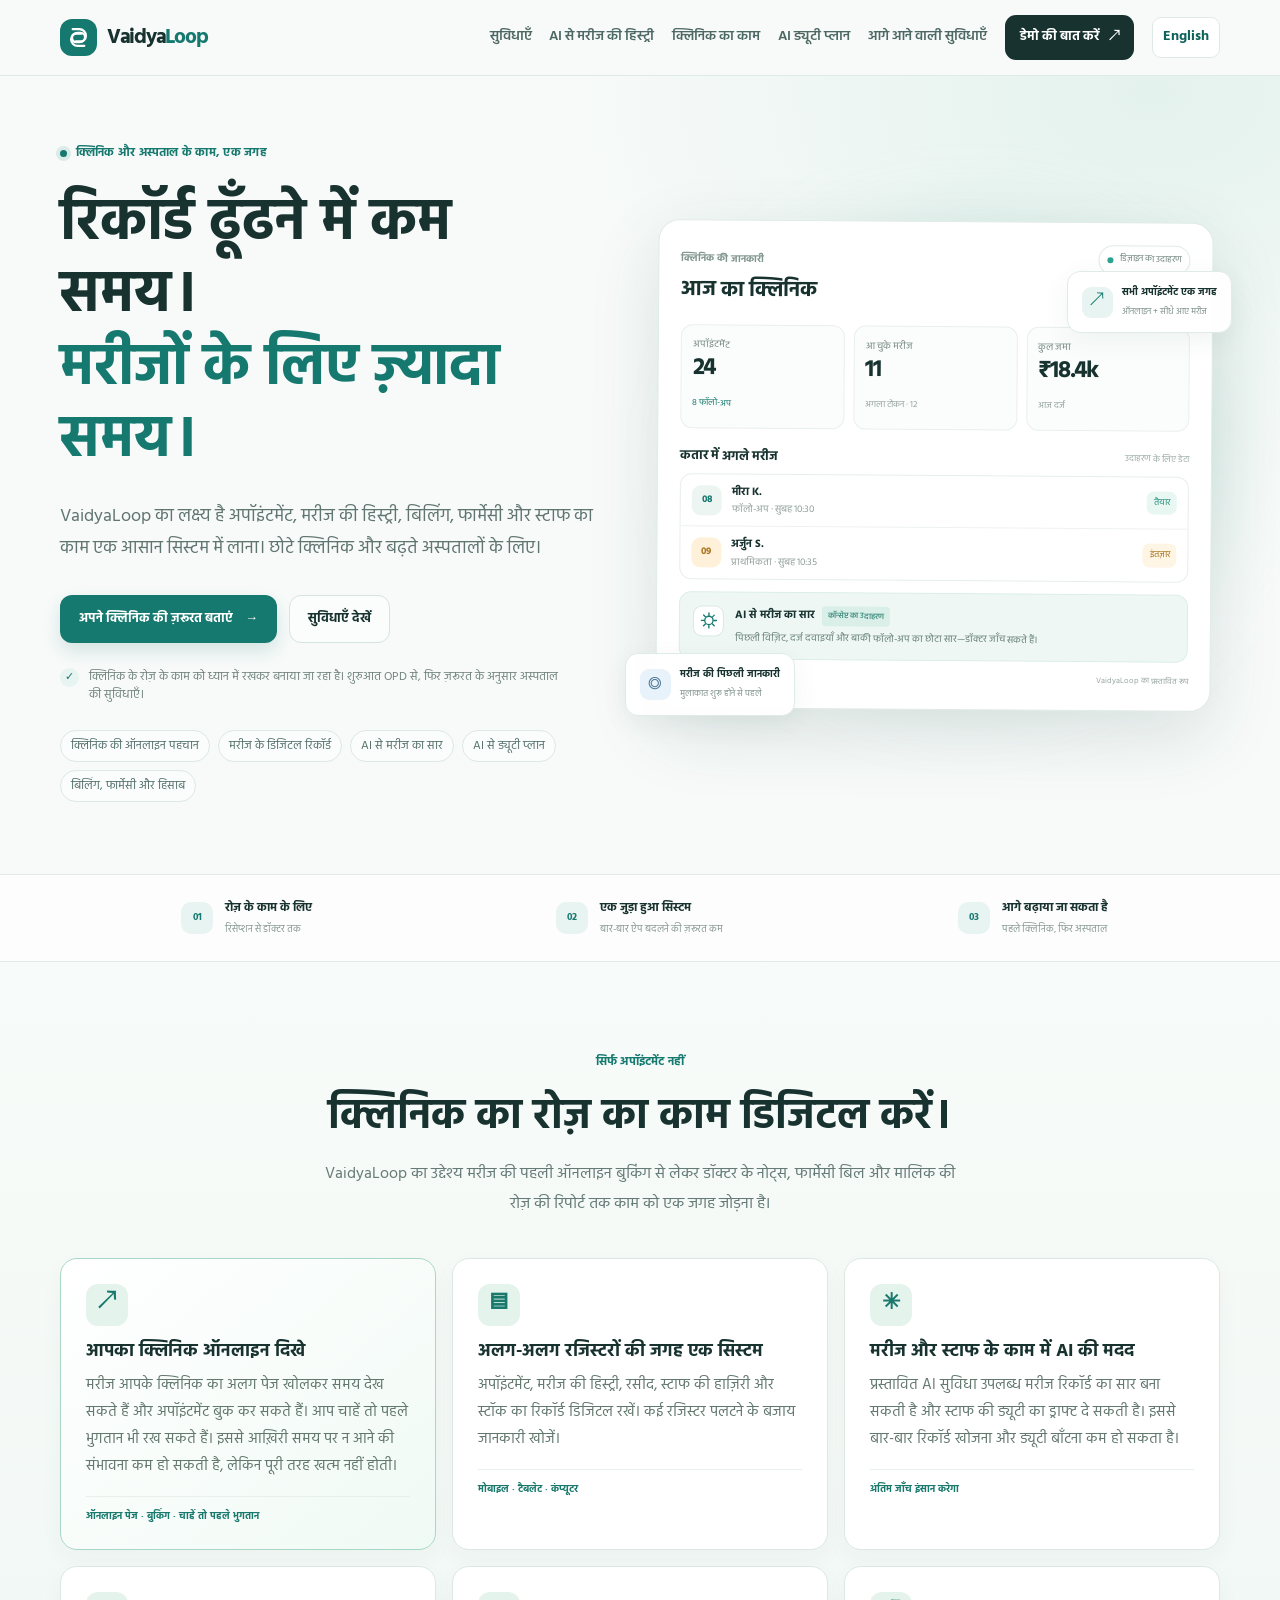
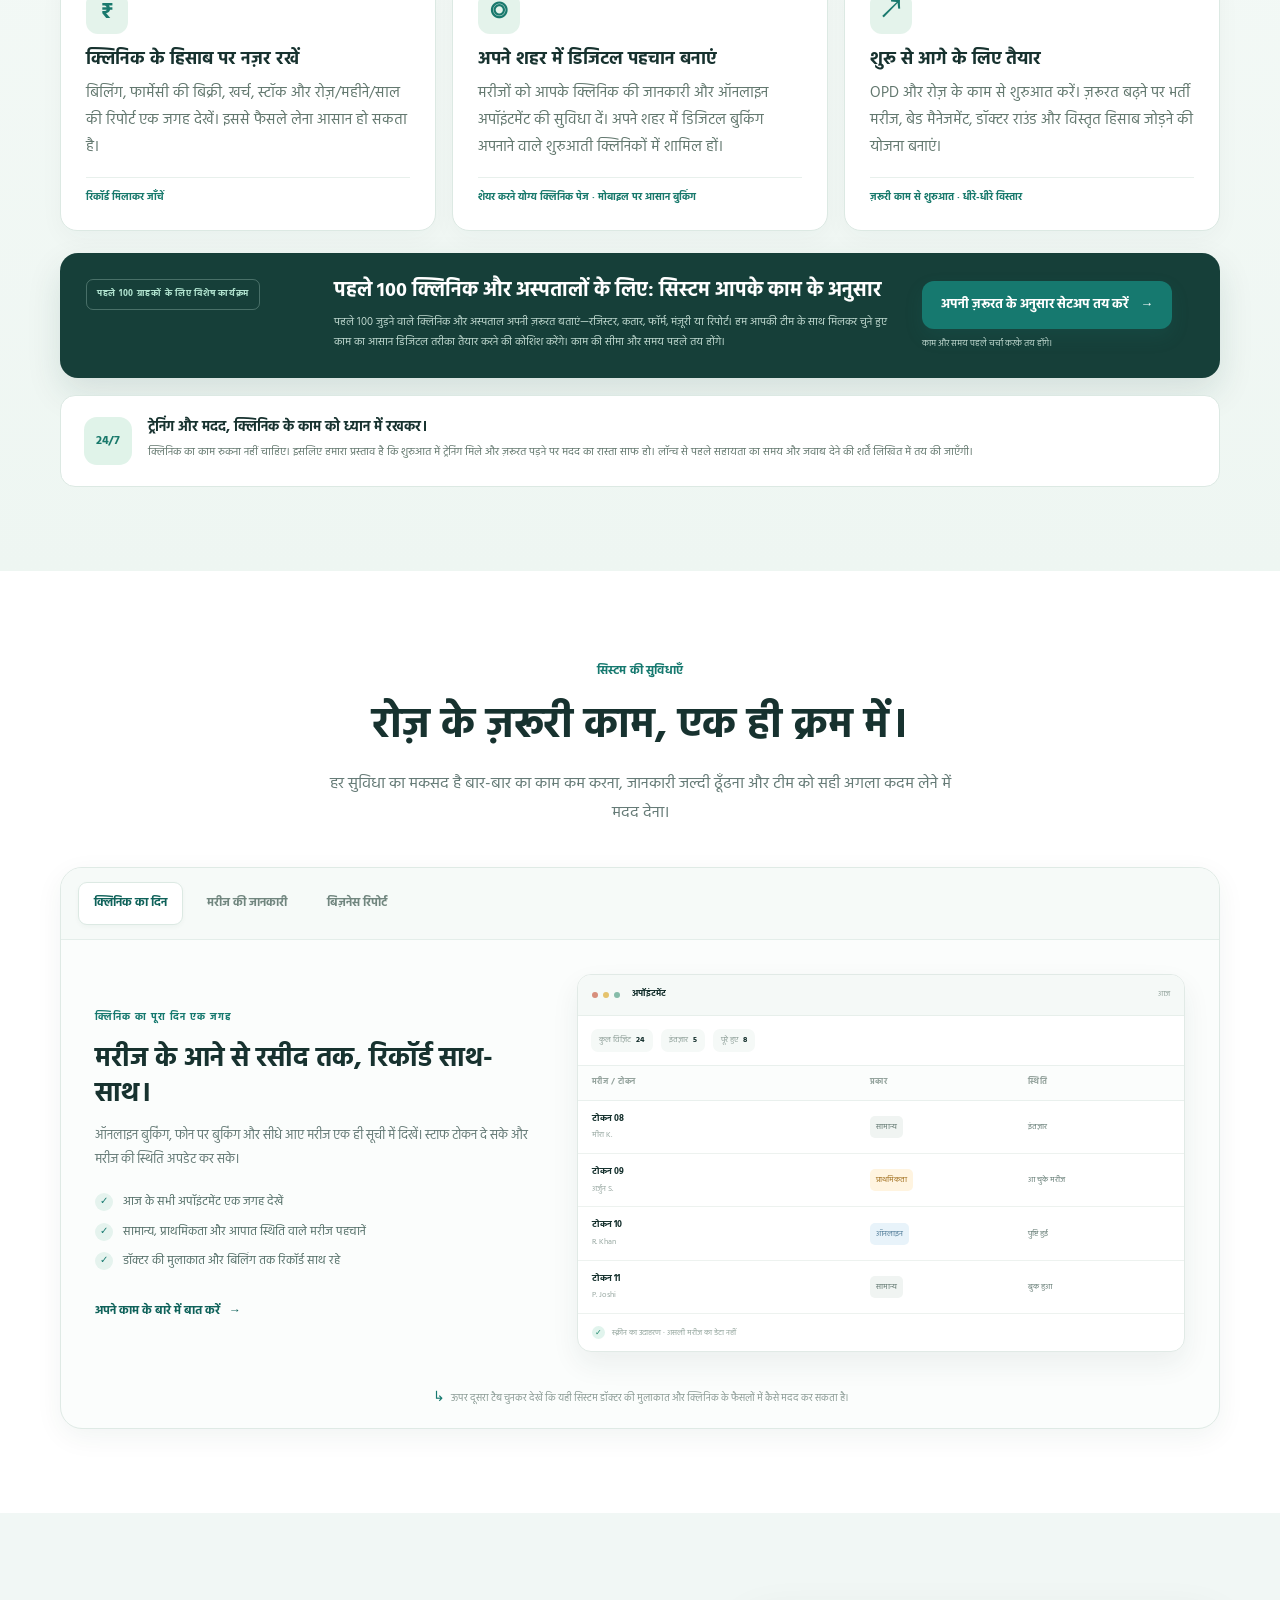
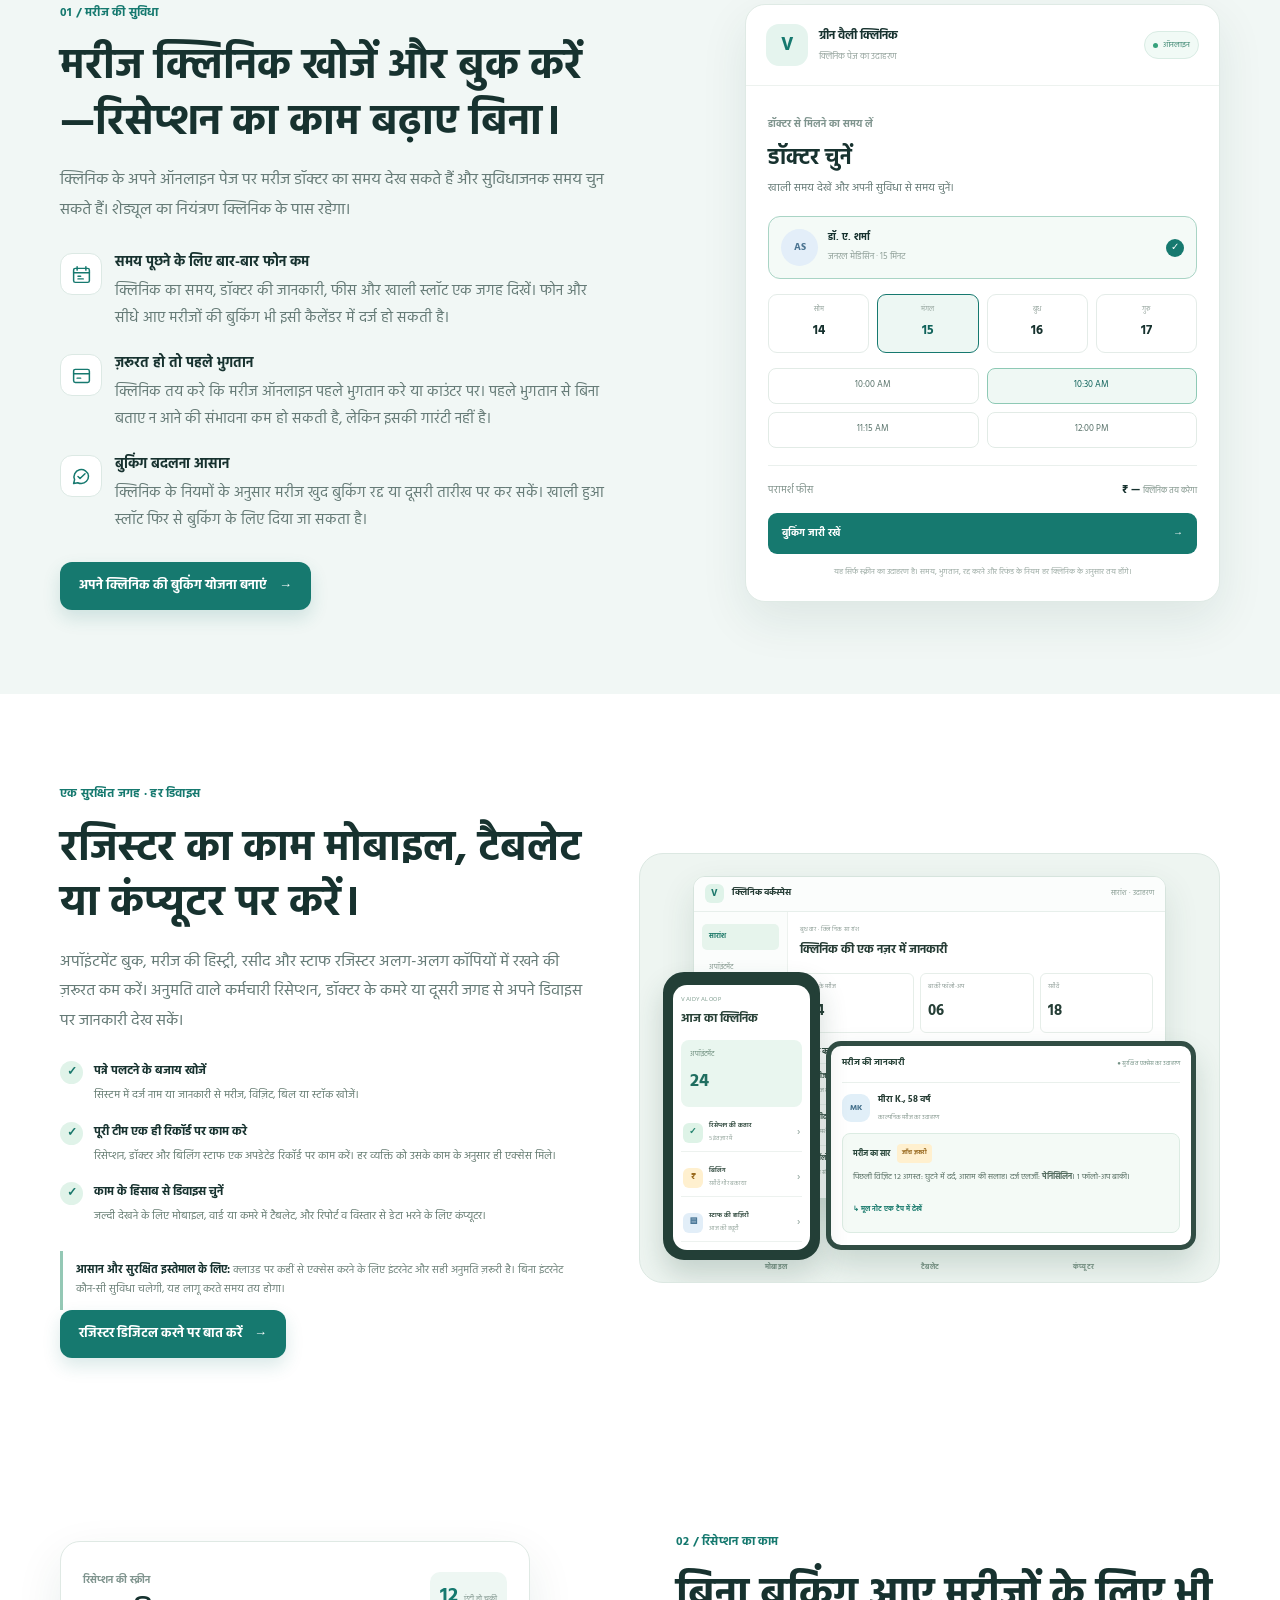
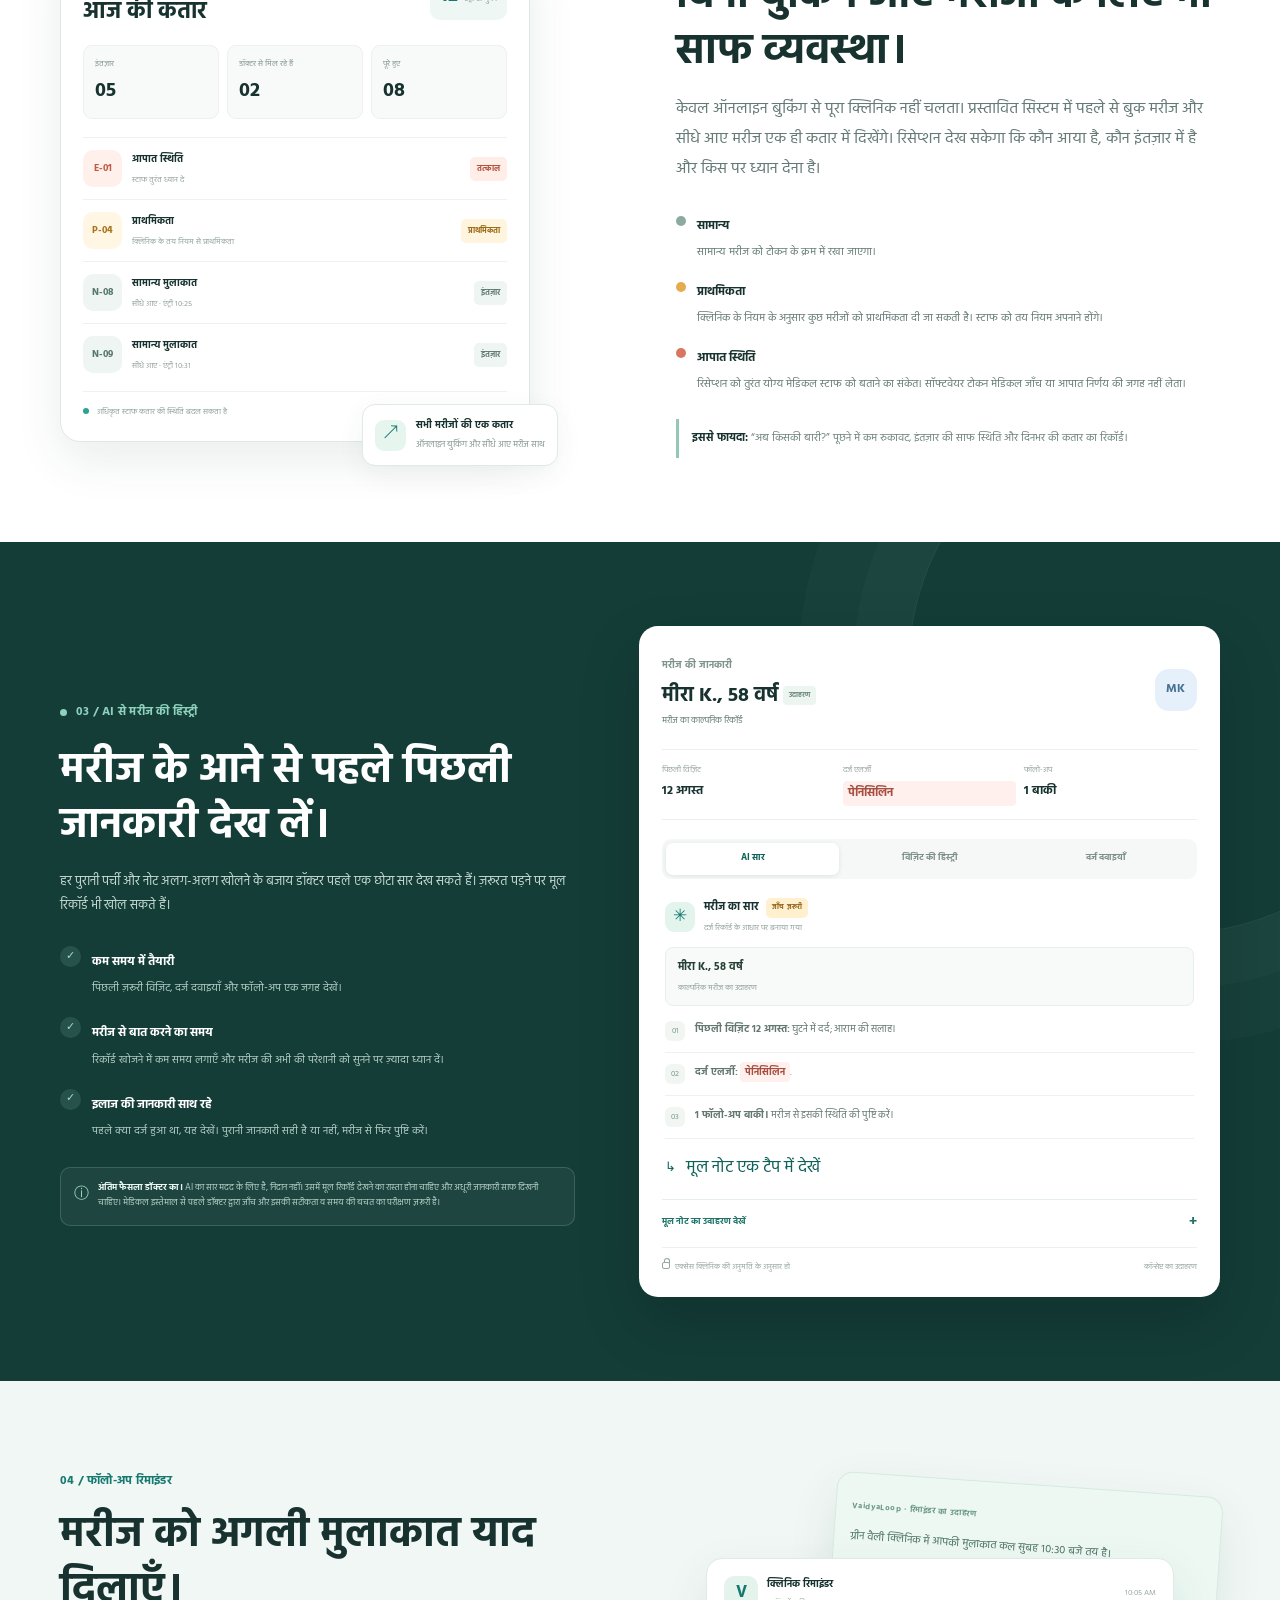
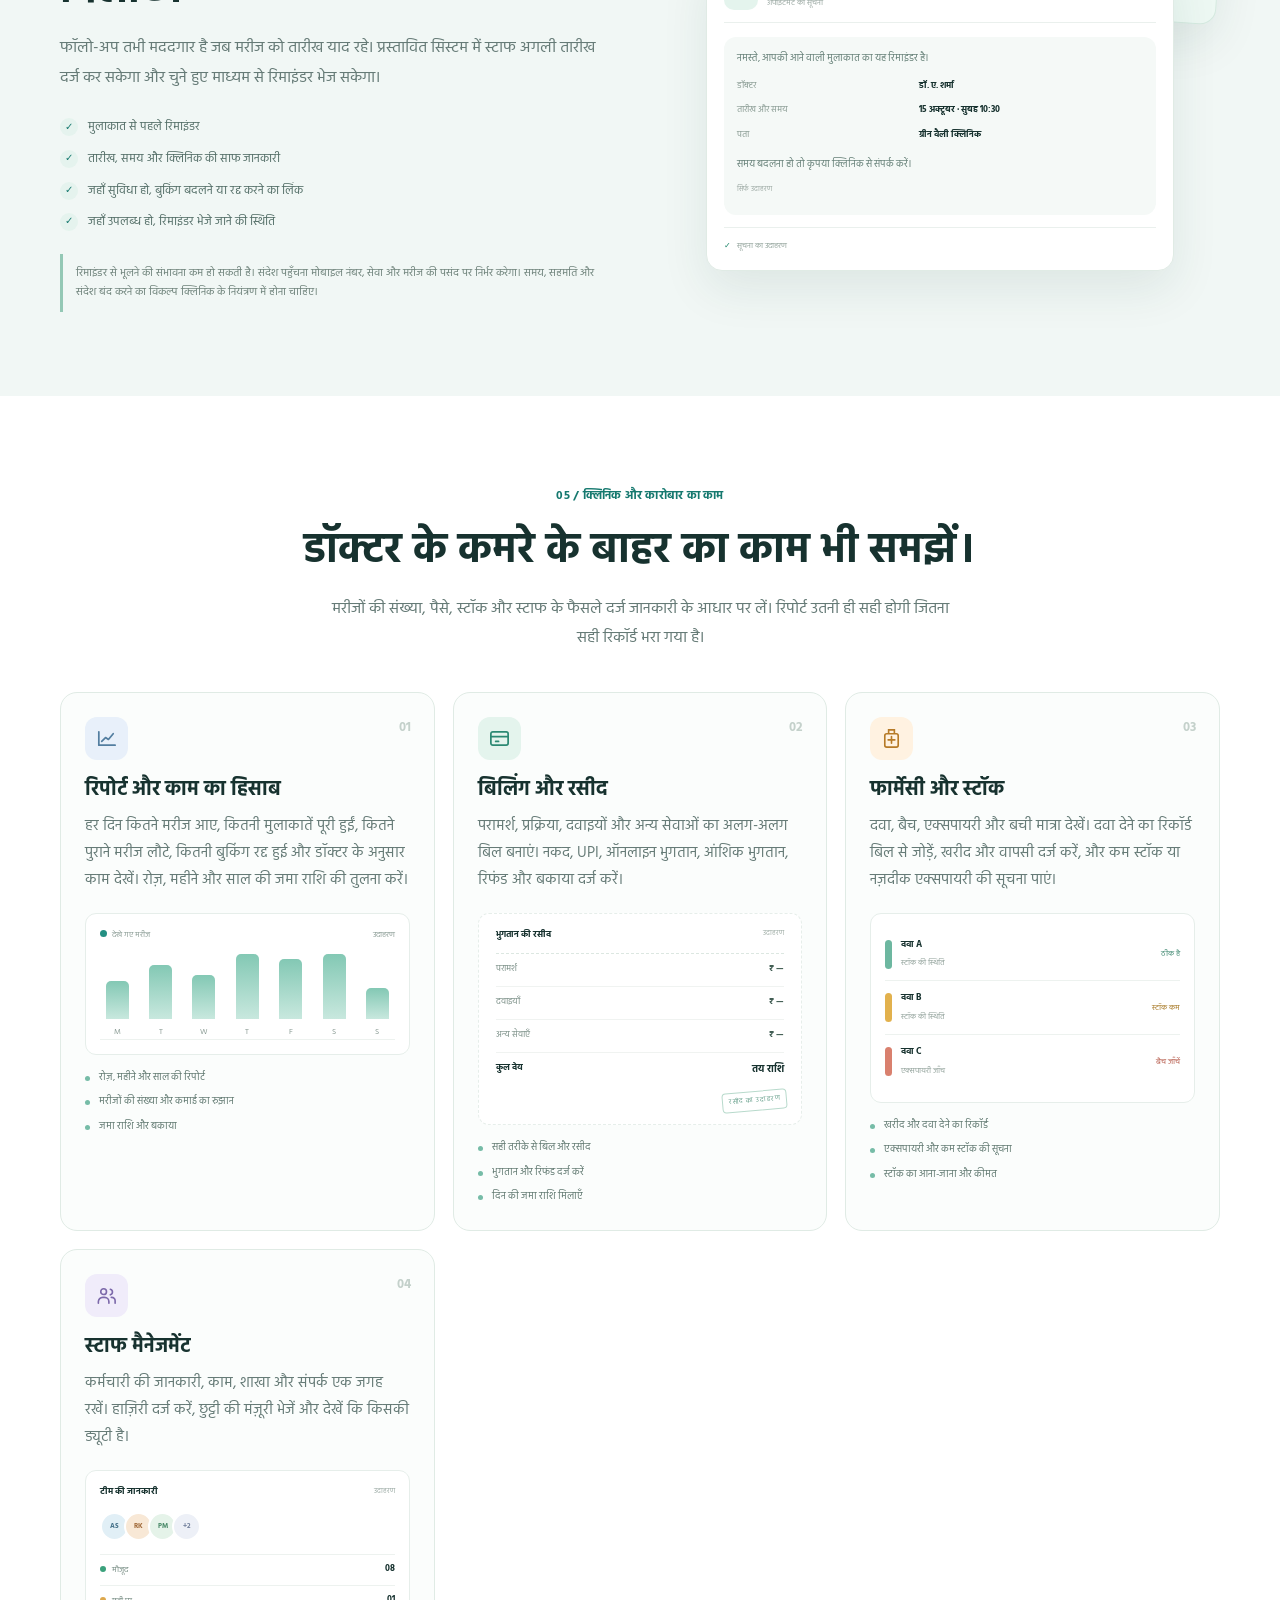
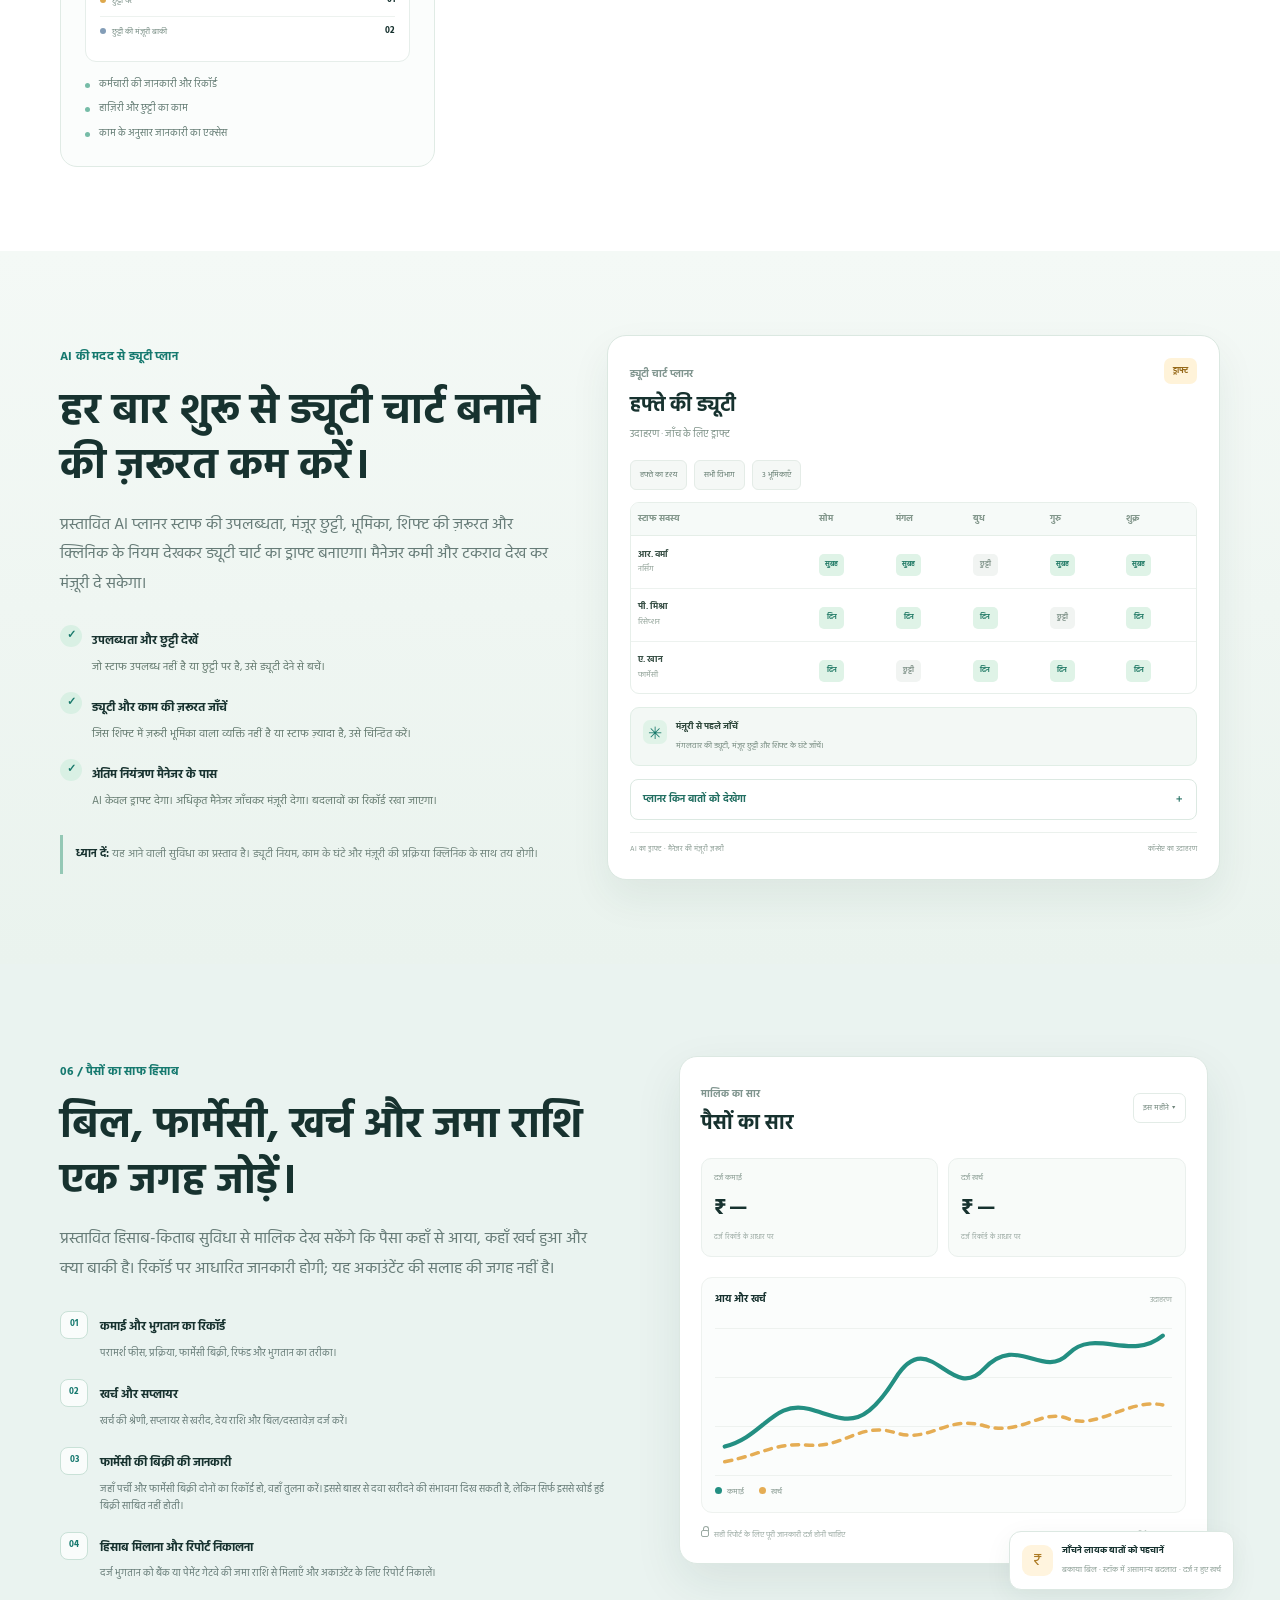
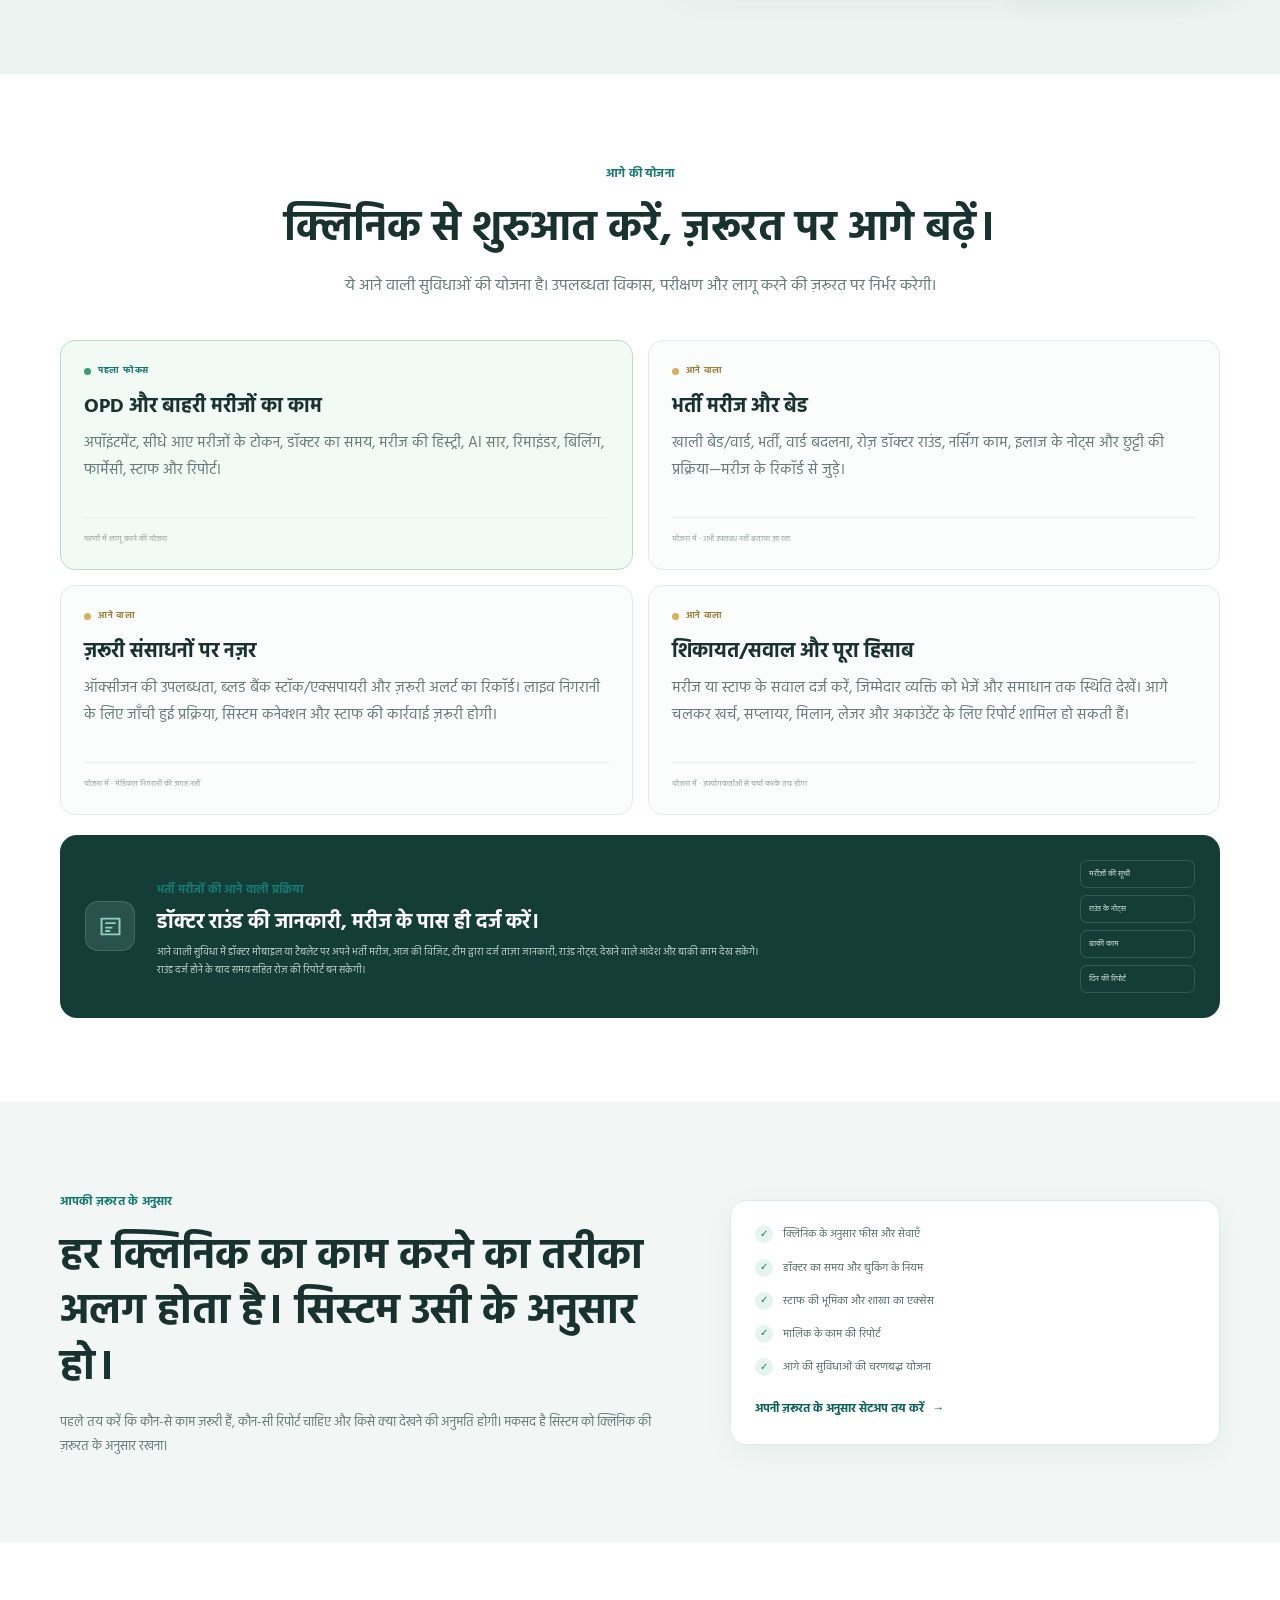
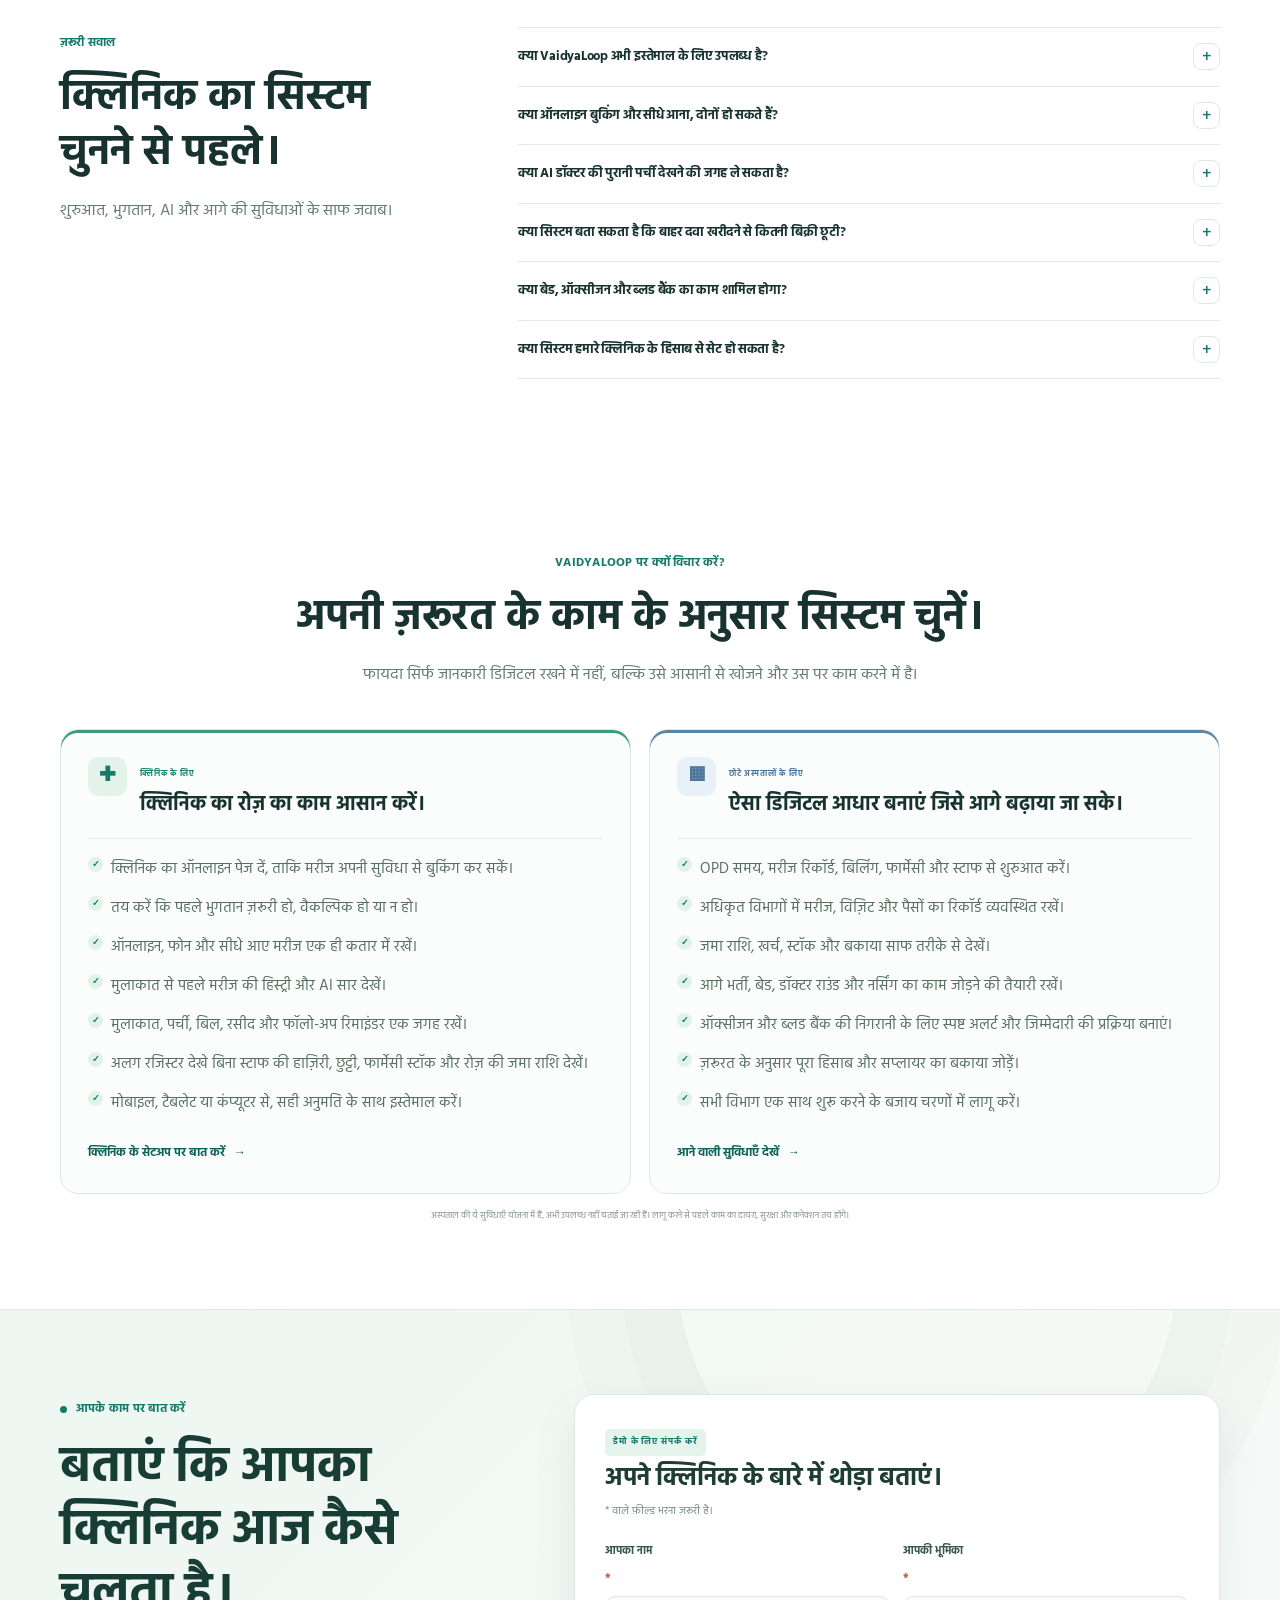
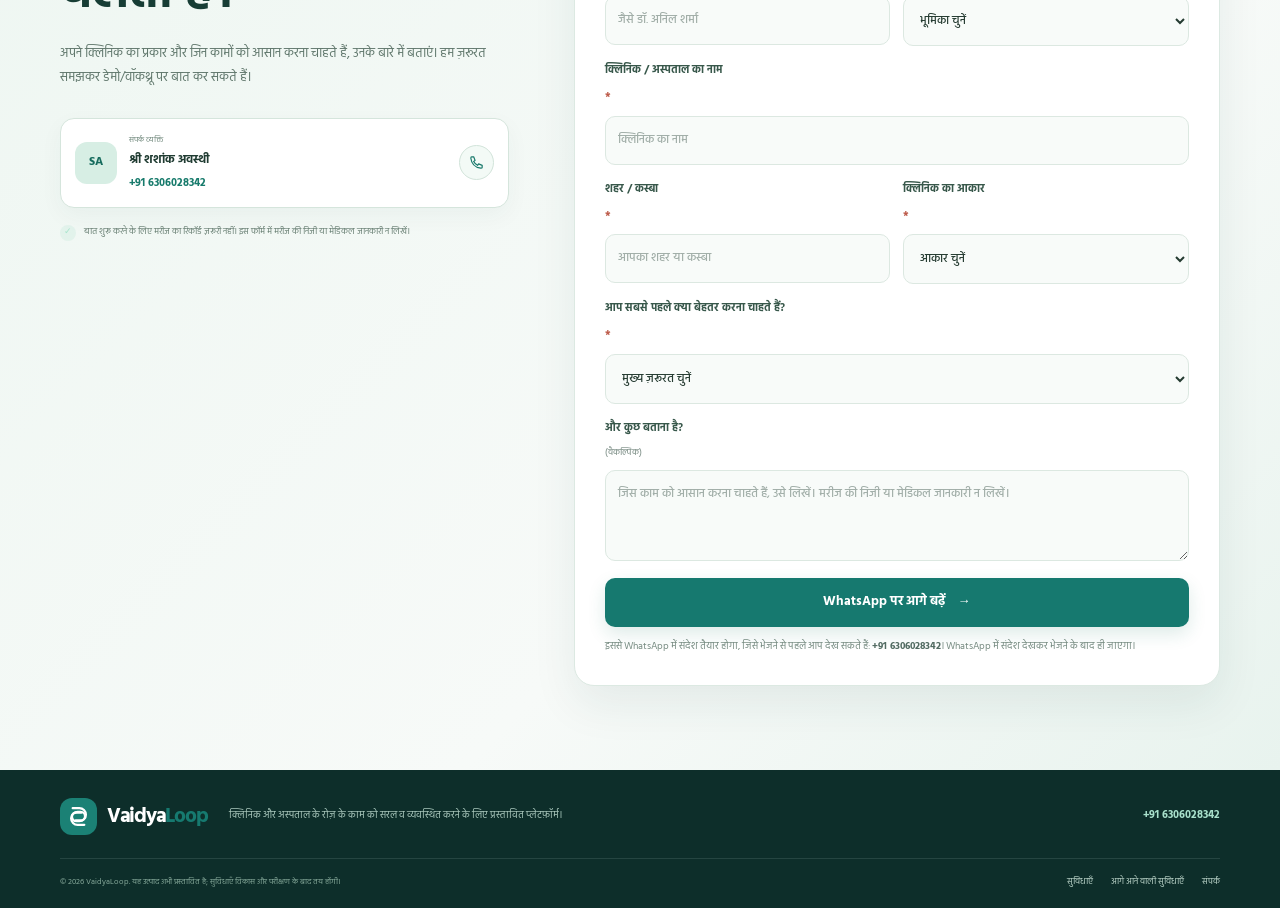
==== index-hi.html @ 9ad3ee64 "initial commit" ====
<!DOCTYPE html>

<html lang="hi">
<head>
<meta charset="utf-8"/>
<meta content="width=device-width, initial-scale=1" name="viewport"/>
<meta content="#f7faf9" name="theme-color"/>
<meta content="VaidyaLoop: क्लिनिक और अस्पताल के लिए अपॉइंटमेंट, मरीज की हिस्ट्री, AI सार, बिलिंग, फार्मेसी, स्टाफ और रिपोर्ट एक जगह।" name="description"/>
<title>VaidyaLoop — क्लिनिक का काम, अब एक जगह</title>
<link href="https://fonts.googleapis.com" rel="preconnect"/>
<link crossorigin="" href="https://fonts.gstatic.com" rel="preconnect"/>
<link href="https://fonts.googleapis.com/css2?family=DM+Sans:wght@400;500;600;700&amp;family=Manrope:wght@400;500;600;700;800&amp;display=swap" rel="stylesheet"/>
<link href="styles.css" rel="stylesheet"/>
<script defer="" src="script-hi.js"></script>
<link href="styles-hi.css" rel="stylesheet"/><link href="index.html" hreflang="en" rel="alternate"/></head>
<body>
<a class="skip-link" href="#main">मुख्य सामग्री पर जाएँ</a>
<header class="site-header" id="top">
<div class="container nav-wrap">
<a aria-label="VaidyaLoop मुख्य पेज" class="brand" href="#top">
<span aria-hidden="true" class="brand-mark">
<svg fill="none" viewbox="0 0 40 40"><path d="M12 8.5h9.2a9 9 0 0 1 0 18H17a6 6 0 0 1 0-12h7" stroke="currentColor" stroke-linecap="round" stroke-width="3.1"></path><path d="M28 31.5h-9.2a9 9 0 0 1 0-18H23a6 6 0 0 1 0 12h-7" stroke="currentColor" stroke-linecap="round" stroke-width="3.1"></path></svg>
</span>
<span class="brand-name">Vaidya<span>Loop</span></span>
</a>
<button aria-controls="primary-nav" aria-expanded="false" aria-label="मेन्यू खोलें" class="menu-toggle" type="button">
<span></span><span></span><span></span>
</button>
<nav aria-label="मुख्य मेन्यू" class="primary-nav" id="primary-nav">
<a href="#platform">सुविधाएँ</a>
<a href="#ai-history">AI से मरीज की हिस्ट्री</a>
<a href="#operations">क्लिनिक का काम</a>
<a href="#roster-planner">AI ड्यूटी प्लान</a>
<a href="#roadmap">आगे आने वाली सुविधाएँ</a>
<a class="nav-cta" href="#contact">डेमो की बात करें <span aria-hidden="true">↗</span></a>
<a aria-label="अंग्रेज़ी संस्करण देखें" class="language-switch" href="index.html" lang="en">English</a></nav>
</div>
</header>
<main id="main">
<section class="hero section-pad">
<div class="container hero-grid">
<div class="hero-copy">
<div class="eyebrow"><span class="eyebrow-dot"></span> क्लिनिक और अस्पताल के काम, एक जगह</div>
<h1>रिकॉर्ड ढूँढने में कम समय।<br/><span>मरीजों के लिए ज़्यादा समय।</span></h1>
<p class="hero-lead">VaidyaLoop का लक्ष्य है अपॉइंटमेंट, मरीज की हिस्ट्री, बिलिंग, फार्मेसी और स्टाफ का काम एक आसान सिस्टम में लाना। छोटे क्लिनिक और बढ़ते अस्पतालों के लिए।</p>
<div class="hero-actions">
<a class="btn btn-primary" href="#contact">अपने क्लिनिक की ज़रूरत बताएं <span aria-hidden="true">→</span></a>
<a class="btn btn-secondary" href="#platform">सुविधाएँ देखें</a>
</div>
<div class="hero-note"><span aria-hidden="true" class="note-icon">✓</span><span>क्लिनिक के रोज़ के काम को ध्यान में रखकर बनाया जा रहा है। शुरुआत OPD से, फिर ज़रूरत के अनुसार अस्पताल की सुविधाएँ।</span></div>
<div aria-label="सिस्टम की मुख्य सुविधाएँ" class="hero-tags">
<span>क्लिनिक की ऑनलाइन पहचान</span><span>मरीज के डिजिटल रिकॉर्ड</span><span>AI से मरीज का सार</span><span>AI से ड्यूटी प्लान</span><span>बिलिंग, फार्मेसी और हिसाब</span>
</div>
</div>
<div aria-label="VaidyaLoop डैशबोर्ड का उदाहरण" class="hero-visual">
<div class="visual-glow"></div>
<div class="dashboard-card">
<div class="dash-top">
<div><span class="dash-kicker">क्लिनिक की जानकारी</span><h2>आज का क्लिनिक</h2></div>
<div class="date-pill"><span class="status-dot"></span> डिज़ाइन का उदाहरण</div>
</div>
<div class="stat-grid">
<div class="stat-box"><span>अपॉइंटमेंट</span><strong>24</strong><small class="positive">8 फॉलो-अप</small></div>
<div class="stat-box"><span>आ चुके मरीज</span><strong>11</strong><small>अगला टोकन · 12</small></div>
<div class="stat-box"><span>कुल जमा</span><strong>₹18.4k</strong><small>आज दर्ज</small></div>
</div>
<div class="dash-section-head"><h3>कतार में अगले मरीज</h3><span class="muted-small">उदाहरण के लिए डेटा</span></div>
<div class="queue-list">
<div class="queue-row"><span class="queue-token">08</span><div class="queue-person"><strong>मीरा K.</strong><small>फॉलो-अप · सुबह 10:30</small></div><span class="queue-status status-ready">तैयार</span></div>
<div class="queue-row"><span class="queue-token priority-token">09</span><div class="queue-person"><strong>अर्जुन S.</strong><small>प्राथमिकता · सुबह 10:35</small></div><span class="queue-status status-wait">इंतज़ार</span></div>
</div>
<div class="ai-preview">
<div aria-hidden="true" class="ai-preview-icon"><svg fill="none" viewbox="0 0 24 24"><path d="M12 3v3m0 12v3M3 12h3m12 0h3M5.6 5.6l2.1 2.1m8.6 8.6 2.1 2.1m0-12.8-2.1 2.1m-8.6 8.6-2.1 2.1" stroke="currentColor" stroke-linecap="round" stroke-width="1.6"></path><circle cx="12" cy="12" r="5" stroke="currentColor" stroke-width="1.6"></circle></svg></div>
<div><div class="ai-title">AI से मरीज का सार <span>कॉन्सेप्ट का उदाहरण</span></div><p>पिछली विज़िट, दर्ज दवाइयाँ और बाकी फॉलो-अप का छोटा सार—डॉक्टर जाँच सकते हैं।</p></div>
</div>
<div class="dash-footer"><span><i aria-hidden="true" class="tiny-lock"></i> एक्सेस काम के अनुसार मिले</span><span>VaidyaLoop का प्रस्तावित रूप</span></div>
</div>
<div class="floating-note note-appointments"><span class="floating-icon">↗</span><div><strong>सभी अपॉइंटमेंट एक जगह</strong><small>ऑनलाइन + सीधे आए मरीज</small></div></div>
<div class="floating-note note-history"><span class="floating-icon mint-icon">◎</span><div><strong>मरीज की पिछली जानकारी</strong><small>मुलाकात शुरू होने से पहले</small></div></div>
</div>
</div>
</section>
<section aria-label="सिस्टम के मुख्य सिद्धांत" class="proof-strip">
<div class="container proof-items">
<div><span class="proof-symbol">01</span><span><strong>रोज़ के काम के लिए</strong><small>रिसेप्शन से डॉक्टर तक</small></span></div>
<div><span class="proof-symbol">02</span><span><strong>एक जुड़ा हुआ सिस्टम</strong><small>बार-बार ऐप बदलने की ज़रूरत कम</small></span></div>
<div><span class="proof-symbol">03</span><span><strong>आगे बढ़ाया जा सकता है</strong><small>पहले क्लिनिक, फिर अस्पताल</small></span></div>
</div>
</section>
<section class="section-pad value-overview" id="benefits">
<div class="container">
<div class="section-heading center-heading">
<span class="eyebrow">सिर्फ अपॉइंटमेंट नहीं</span>
<h2>क्लिनिक का रोज़ का काम डिजिटल करें।</h2>
<p>VaidyaLoop का उद्देश्य मरीज की पहली ऑनलाइन बुकिंग से लेकर डॉक्टर के नोट्स, फार्मेसी बिल और मालिक की रोज़ की रिपोर्ट तक काम को एक जगह जोड़ना है।</p>
</div>
<div class="value-grid">
<article class="value-card value-featured"><span class="value-icon">↗</span><h3>आपका क्लिनिक ऑनलाइन दिखे</h3><p>मरीज आपके क्लिनिक का अलग पेज खोलकर समय देख सकते हैं और अपॉइंटमेंट बुक कर सकते हैं। आप चाहें तो पहले भुगतान भी रख सकते हैं। इससे आख़िरी समय पर न आने की संभावना कम हो सकती है, लेकिन पूरी तरह खत्म नहीं होती।</p><span class="value-proof">ऑनलाइन पेज · बुकिंग · चाहें तो पहले भुगतान</span></article>
<article class="value-card"><span class="value-icon">▤</span><h3>अलग-अलग रजिस्टरों की जगह एक सिस्टम</h3><p>अपॉइंटमेंट, मरीज की हिस्ट्री, रसीद, स्टाफ की हाज़िरी और स्टॉक का रिकॉर्ड डिजिटल रखें। कई रजिस्टर पलटने के बजाय जानकारी खोजें।</p><span class="value-proof">मोबाइल · टैबलेट · कंप्यूटर</span></article>
<article class="value-card"><span class="value-icon">✳</span><h3>मरीज और स्टाफ के काम में AI की मदद</h3><p>प्रस्तावित AI सुविधा उपलब्ध मरीज रिकॉर्ड का सार बना सकती है और स्टाफ की ड्यूटी का ड्राफ्ट दे सकती है। इससे बार-बार रिकॉर्ड खोजना और ड्यूटी बाँटना कम हो सकता है।</p><span class="value-proof">अंतिम जाँच इंसान करेगा</span></article>
<article class="value-card"><span class="value-icon">₹</span><h3>क्लिनिक के हिसाब पर नज़र रखें</h3><p>बिलिंग, फार्मेसी की बिक्री, खर्च, स्टॉक और रोज़/महीने/साल की रिपोर्ट एक जगह देखें। इससे फैसले लेना आसान हो सकता है।</p><span class="value-proof">रिकॉर्ड मिलाकर जाँचें</span></article>
<article class="value-card"><span class="value-icon">◎</span><h3>अपने शहर में डिजिटल पहचान बनाएं</h3><p>मरीजों को आपके क्लिनिक की जानकारी और ऑनलाइन अपॉइंटमेंट की सुविधा दें। अपने शहर में डिजिटल बुकिंग अपनाने वाले शुरुआती क्लिनिकों में शामिल हों।</p><span class="value-proof">शेयर करने योग्य क्लिनिक पेज · मोबाइल पर आसान बुकिंग</span></article>
<article class="value-card"><span class="value-icon">↗</span><h3>शुरू से आगे के लिए तैयार</h3><p>OPD और रोज़ के काम से शुरुआत करें। ज़रूरत बढ़ने पर भर्ती मरीज, बेड मैनेजमेंट, डॉक्टर राउंड और विस्तृत हिसाब जोड़ने की योजना बनाएं।</p><span class="value-proof">ज़रूरी काम से शुरुआत · धीरे-धीरे विस्तार</span></article>
</div>
<div class="founding-clinic-banner">
<div class="founding-badge">पहले 100 ग्राहकों के लिए विशेष कार्यक्रम</div>
<div class="founding-copy"><h3>पहले 100 क्लिनिक और अस्पतालों के लिए: सिस्टम आपके काम के अनुसार</h3><p>पहले 100 जुड़ने वाले क्लिनिक और अस्पताल अपनी ज़रूरत बताएं—रजिस्टर, कतार, फॉर्म, मंज़ूरी या रिपोर्ट। हम आपकी टीम के साथ मिलकर चुने हुए काम का आसान डिजिटल तरीका तैयार करने की कोशिश करेंगे। काम की सीमा और समय पहले तय होंगे।</p></div>
<div class="founding-action"><a class="btn btn-primary" href="#contact">अपनी ज़रूरत के अनुसार सेटअप तय करें <span aria-hidden="true">→</span></a><small>काम और समय पहले चर्चा करके तय होंगे।</small></div>
</div>
<div class="support-highlight"><div aria-hidden="true" class="support-icon">24/7</div><div><strong>ट्रेनिंग और मदद, क्लिनिक के काम को ध्यान में रखकर।</strong><p>क्लिनिक का काम रुकना नहीं चाहिए। इसलिए हमारा प्रस्ताव है कि शुरुआत में ट्रेनिंग मिले और ज़रूरत पड़ने पर मदद का रास्ता साफ हो। लॉन्च से पहले सहायता का समय और जवाब देने की शर्तें लिखित में तय की जाएँगी।</p></div></div>
</div>
</section>
<section class="section-pad section-white" id="platform">
<div class="container">
<div class="section-heading center-heading">
<span class="eyebrow">सिस्टम की सुविधाएँ</span>
<h2>रोज़ के ज़रूरी काम, एक ही क्रम में।</h2>
<p>हर सुविधा का मकसद है बार-बार का काम कम करना, जानकारी जल्दी ढूँढना और टीम को सही अगला कदम लेने में मदद देना।</p>
</div>
<div class="interactive-platform">
<div aria-label="सिस्टम के अलग दृश्य देखें" class="platform-tabs" role="tablist">
<button aria-controls="platform-panel" aria-selected="true" class="platform-tab active" data-view="flow" id="tab-flow" role="tab">क्लिनिक का दिन</button>
<button aria-controls="platform-panel" aria-selected="false" class="platform-tab" data-view="patient" id="tab-patient" role="tab">मरीज की जानकारी</button>
<button aria-controls="platform-panel" aria-selected="false" class="platform-tab" data-view="revenue" id="tab-revenue" role="tab">बिज़नेस रिपोर्ट</button>
</div>
<div aria-labelledby="tab-flow" class="platform-panel" id="platform-panel" role="tabpanel" tabindex="0">
<div class="platform-panel-copy">
<span class="panel-label" id="panel-label">क्लिनिक का पूरा दिन एक जगह</span>
<h3 id="panel-title">मरीज के आने से रसीद तक, रिकॉर्ड साथ-साथ।</h3>
<p id="panel-description">ऑनलाइन बुकिंग, फोन पर बुकिंग और सीधे आए मरीज एक ही सूची में दिखें। स्टाफ टोकन दे सके और मरीज की स्थिति अपडेट कर सके।</p>
<ul class="check-list" id="panel-list">
<li><span>✓</span> आज के सभी अपॉइंटमेंट एक जगह देखें</li>
<li><span>✓</span> सामान्य, प्राथमिकता और आपात स्थिति वाले मरीज पहचानें</li>
<li><span>✓</span> डॉक्टर की मुलाकात और बिलिंग तक रिकॉर्ड साथ रहे</li>
</ul>
<a class="text-link" href="#contact">अपने काम के बारे में बात करें <span aria-hidden="true">→</span></a>
</div>
<div class="panel-visual" id="panel-visual">
<div class="mini-window">
<div class="mini-window-bar"><span></span><span></span><span></span><strong>अपॉइंटमेंट</strong><small>आज</small></div>
<div class="mini-toolbar"><span>कुल विज़िट <b>24</b></span><span>इंतज़ार <b>5</b></span><span>पूरे हुए <b>8</b></span></div>
<div class="mini-table-head"><span>मरीज / टोकन</span><span>प्रकार</span><span>स्थिति</span></div>
<div class="mini-table-row"><span><b>टोकन 08</b><small>मीरा K.</small></span><em class="tag-normal">सामान्य</em><span class="mini-status">इंतज़ार</span></div>
<div class="mini-table-row"><span><b>टोकन 09</b><small>अर्जुन S.</small></span><em class="tag-priority">प्राथमिकता</em><span class="mini-status">आ चुके मरीज</span></div>
<div class="mini-table-row"><span><b>टोकन 10</b><small>R. Khan</small></span><em class="tag-online">ऑनलाइन</em><span class="mini-status">पुष्टि हुई</span></div>
<div class="mini-table-row"><span><b>टोकन 11</b><small>P. Joshi</small></span><em class="tag-normal">सामान्य</em><span class="mini-status">बुक हुआ</span></div>
<div class="mini-window-foot"><span class="tiny-check">✓</span> स्क्रीन का उदाहरण · असली मरीज का डेटा नहीं</div>
</div>
</div>
</div>
<p class="interaction-hint"><span aria-hidden="true">↳</span> ऊपर दूसरा टैब चुनकर देखें कि यही सिस्टम डॉक्टर की मुलाकात और क्लिनिक के फैसलों में कैसे मदद कर सकता है।</p>
</div>
</div>
</section>
<section class="section-pad section-soft" id="appointments">
<div class="container split-section">
<div class="section-copy">
<span class="eyebrow">01 / मरीज की सुविधा</span>
<h2>मरीज क्लिनिक खोजें और बुक करें—रिसेप्शन का काम बढ़ाए बिना।</h2>
<p class="section-intro">क्लिनिक के अपने ऑनलाइन पेज पर मरीज डॉक्टर का समय देख सकते हैं और सुविधाजनक समय चुन सकते हैं। शेड्यूल का नियंत्रण क्लिनिक के पास रहेगा।</p>
<div class="benefit-list">
<article class="benefit-item"><span class="benefit-icon"><svg fill="none" viewbox="0 0 24 24"><rect height="16" rx="2" stroke="currentColor" stroke-width="1.7" width="18" x="3" y="5"></rect><path d="M7 3v4m10-4v4M3 10h18M8 14h3m-3 3h6" stroke="currentColor" stroke-linecap="round" stroke-width="1.7"></path></svg></span><div><h3>समय पूछने के लिए बार-बार फोन कम</h3><p>क्लिनिक का समय, डॉक्टर की जानकारी, फीस और खाली स्लॉट एक जगह दिखें। फोन और सीधे आए मरीजों की बुकिंग भी इसी कैलेंडर में दर्ज हो सकती है।</p></div></article>
<article class="benefit-item"><span class="benefit-icon"><svg fill="none" viewbox="0 0 24 24"><rect height="15" rx="2" stroke="currentColor" stroke-width="1.7" width="18" x="3" y="5"></rect><path d="M3 10h18M7 15h4" stroke="currentColor" stroke-linecap="round" stroke-width="1.7"></path></svg></span><div><h3>ज़रूरत हो तो पहले भुगतान</h3><p>क्लिनिक तय करे कि मरीज ऑनलाइन पहले भुगतान करे या काउंटर पर। पहले भुगतान से बिना बताए न आने की संभावना कम हो सकती है, लेकिन इसकी गारंटी नहीं है।</p></div></article>
<article class="benefit-item"><span class="benefit-icon"><svg fill="none" viewbox="0 0 24 24"><path d="M20 11.5A8.3 8.3 0 0 1 11.7 20a8.8 8.8 0 0 1-4-.9L3 20l1.1-4.4A8.3 8.3 0 1 1 20 11.5Z" stroke="currentColor" stroke-linejoin="round" stroke-width="1.7"></path><path d="m8 12 2.3 2.2L16 8.8" stroke="currentColor" stroke-linecap="round" stroke-linejoin="round" stroke-width="1.7"></path></svg></span><div><h3>बुकिंग बदलना आसान</h3><p>क्लिनिक के नियमों के अनुसार मरीज खुद बुकिंग रद्द या दूसरी तारीख पर कर सकें। खाली हुआ स्लॉट फिर से बुकिंग के लिए दिया जा सकता है।</p></div></article>
</div>
<a class="btn btn-primary" href="#contact">अपने क्लिनिक की बुकिंग योजना बनाएं <span aria-hidden="true">→</span></a>
</div>
<div aria-label="ऑनलाइन बुकिंग का उदाहरण" class="booking-demo-card">
<div class="booking-demo-top"><div class="clinic-avatar">V</div><div><strong>ग्रीन वैली क्लिनिक</strong><small>क्लिनिक पेज का उदाहरण</small></div><span class="online-pill"><i></i> ऑनलाइन</span></div>
<div class="booking-demo-body"><span class="mini-label">डॉक्टर से मिलने का समय लें</span><h3>डॉक्टर चुनें</h3><p>खाली समय देखें और अपनी सुविधा से समय चुनें।</p>
<div class="doctor-choice selected"><span class="doctor-avatar avatar-one">AS</span><span class="doctor-detail"><strong>डॉ. ए. शर्मा</strong><small>जनरल मेडिसिन · 15 मिनट</small></span><span class="radio-check">✓</span></div>
<div class="date-selector"><span><small>सोम</small><b>14</b></span><span class="selected-day"><small>मंगल</small><b>15</b></span><span><small>बुध</small><b>16</b></span><span><small>गुरु</small><b>17</b></span></div>
<div class="slot-grid"><button class="slot-choice" type="button">10:00 AM</button><button class="slot-choice selected" type="button">10:30 AM</button><button class="slot-choice" type="button">11:15 AM</button><button class="slot-choice" type="button">12:00 PM</button></div>
<div class="booking-summary"><span>परामर्श फीस</span><strong>₹ — <small>क्लिनिक तय करेगा</small></strong></div>
<div class="demo-book-btn">बुकिंग जारी रखें <span>→</span></div>
<p class="micro-note">यह सिर्फ स्क्रीन का उदाहरण है। समय, भुगतान, रद्द करने और रिफंड के नियम हर क्लिनिक के अनुसार तय होंगे।</p>
</div>
</div>
</div>
</section>
<section class="section-pad device-section" id="digital-register">
<div class="container device-layout">
<div class="section-copy device-copy">
<span class="eyebrow">एक सुरक्षित जगह · हर डिवाइस</span>
<h2>रजिस्टर का काम मोबाइल, टैबलेट या कंप्यूटर पर करें।</h2>
<p class="section-intro">अपॉइंटमेंट बुक, मरीज की हिस्ट्री, रसीद और स्टाफ रजिस्टर अलग-अलग कॉपियों में रखने की ज़रूरत कम करें। अनुमति वाले कर्मचारी रिसेप्शन, डॉक्टर के कमरे या दूसरी जगह से अपने डिवाइस पर जानकारी देख सकें।</p>
<div class="device-benefits">
<div><span>✓</span><div><strong>पन्ने पलटने के बजाय खोजें</strong><p>सिस्टम में दर्ज नाम या जानकारी से मरीज, विज़िट, बिल या स्टॉक खोजें।</p></div></div>
<div><span>✓</span><div><strong>पूरी टीम एक ही रिकॉर्ड पर काम करे</strong><p>रिसेप्शन, डॉक्टर और बिलिंग स्टाफ एक अपडेटेड रिकॉर्ड पर काम करें। हर व्यक्ति को उसके काम के अनुसार ही एक्सेस मिले।</p></div></div>
<div><span>✓</span><div><strong>काम के हिसाब से डिवाइस चुनें</strong><p>जल्दी देखने के लिए मोबाइल, वार्ड या कमरे में टैबलेट, और रिपोर्ट व विस्तार से डेटा भरने के लिए कंप्यूटर।</p></div></div>
</div>
<p class="inline-note"><strong>आसान और सुरक्षित इस्तेमाल के लिए:</strong> क्लाउड पर कहीं से एक्सेस करने के लिए इंटरनेट और सही अनुमति ज़रूरी है। बिना इंटरनेट कौन-सी सुविधा चलेगी, यह लागू करते समय तय होगा।</p>
<a class="btn btn-primary" href="#contact">रजिस्टर डिजिटल करने पर बात करें <span aria-hidden="true">→</span></a>
</div>
<div aria-label="कंप्यूटर, टैबलेट और मोबाइल पर VaidyaLoop का उदाहरण" class="device-showcase">
<div class="device-desktop">
<div class="device-topbar"><span class="device-logo-dot">V</span><strong>क्लिनिक वर्कस्पेस</strong><small>सारांश · उदाहरण</small></div>
<div class="device-desktop-body"><aside><span class="side-active">सारांश</span><span>अपॉइंटमेंट</span><span>मरीज</span><span>बिलिंग</span><span>स्टाफ</span></aside><div class="device-screen-main"><div class="device-greeting"><small>बुधवार · क्लिनिक सारांश</small><b>क्लिनिक की एक नज़र में जानकारी</b></div><div class="device-kpis"><div><small>आज के मरीज</small><strong>24</strong></div><div><small>बाकी फॉलो-अप</small><strong>06</strong></div><div><small>रसीदें</small><strong>18</strong></div></div><div class="device-list-head"><b>हाल के काम</b><small>उदाहरण रिकॉर्ड</small></div><div class="device-list-row"><i></i><span><b>मरीज की एंट्री हुई</b><small>मरीज का रिकॉर्ड अपडेट हुआ</small></span><em>आज</em></div><div class="device-list-row"><i></i><span><b>रसीद बनी</b><small>परामर्श का बिल</small></span><em>आज</em></div><div class="device-list-row"><i></i><span><b>फॉलो-अप रिमाइंडर बाकी</b><small>तय संदेश देखें</small></span><em>बाकी</em></div></div></div>
</div>
<div class="device-tablet"><div class="device-tablet-bar"><strong>मरीज की जानकारी</strong><span>● सुरक्षित एक्सेस का उदाहरण</span></div><div class="device-tablet-patient"><span class="device-avatar">MK</span><div><b>मीरा K., 58 वर्ष</b><small>काल्पनिक मरीज का उदाहरण</small></div></div><div class="device-tablet-summary"><b>मरीज का सार <em>जाँच ज़रूरी</em></b><p>पिछली विज़िट 12 अगस्त: घुटने में दर्द, आराम की सलाह। दर्ज एलर्जी: <strong>पेनिसिलिन</strong>। 1 फॉलो-अप बाकी।</p><small>↳ मूल नोट एक टैप में देखें</small></div></div>
<div class="device-phone"><div class="phone-speaker"></div><div class="phone-screen"><div class="phone-greeting"><small>VAIDYALOOP</small><b>आज का क्लिनिक</b></div><div class="phone-kpi"><span>अपॉइंटमेंट</span><strong>24</strong></div><div class="phone-row"><span class="phone-row-icon">✓</span><div><b>रिसेप्शन की कतार</b><small>5 इंतज़ार में</small></div><span>›</span></div><div class="phone-row"><span class="phone-row-icon mint">₹</span><div><b>बिलिंग</b><small>रसीदें और बकाया</small></div><span>›</span></div><div class="phone-row"><span class="phone-row-icon blue">▤</span><div><b>स्टाफ की हाज़िरी</b><small>आज की ड्यूटी</small></div><span>›</span></div></div></div>
<div class="device-caption"><span>मोबाइल</span><span>टैबलेट</span><span>कंप्यूटर</span></div>
</div>
</div>
</section>
<section class="section-pad section-white" id="walk-ins">
<div class="container split-section reverse-mobile">
<div class="queue-visual-wrap">
<div class="queue-board">
<div class="queue-board-head"><div><span class="mini-label">रिसेप्शन की स्क्रीन</span><h3>आज की कतार</h3></div><div class="queue-count"><strong>12</strong><small>एंट्री हो चुकी</small></div></div>
<div class="queue-metrics"><div><span>इंतज़ार</span><strong>05</strong></div><div><span>डॉक्टर से मिल रहे हैं</span><strong>02</strong></div><div><span>पूरे हुए</span><strong>08</strong></div></div>
<div class="queue-ticket ticket-emergency"><div class="ticket-number">E-01</div><div class="ticket-main"><strong>आपात स्थिति</strong><small>स्टाफ तुरंत ध्यान दे</small></div><span class="ticket-label emergency-label">तत्काल</span></div>
<div class="queue-ticket ticket-priority"><div class="ticket-number">P-04</div><div class="ticket-main"><strong>प्राथमिकता</strong><small>क्लिनिक के तय नियम से प्राथमिकता</small></div><span class="ticket-label priority-label">प्राथमिकता</span></div>
<div class="queue-ticket"><div class="ticket-number">N-08</div><div class="ticket-main"><strong>सामान्य मुलाकात</strong><small>सीधे आए · एंट्री 10:25</small></div><span class="ticket-label normal-label">इंतज़ार</span></div>
<div class="queue-ticket"><div class="ticket-number">N-09</div><div class="ticket-main"><strong>सामान्य मुलाकात</strong><small>सीधे आए · एंट्री 10:31</small></div><span class="ticket-label normal-label">इंतज़ार</span></div>
<div class="queue-board-foot"><span class="status-dot"></span> अधिकृत स्टाफ कतार की स्थिति बदल सकता है</div>
</div>
<div class="queue-callout"><span class="callout-icon">↗</span><span><strong>सभी मरीजों की एक कतार</strong><small>ऑनलाइन बुकिंग और सीधे आए मरीज साथ</small></span></div>
</div>
<div class="section-copy">
<span class="eyebrow">02 / रिसेप्शन का काम</span>
<h2>बिना बुकिंग आए मरीजों के लिए भी साफ व्यवस्था।</h2>
<p class="section-intro">केवल ऑनलाइन बुकिंग से पूरा क्लिनिक नहीं चलता। प्रस्तावित सिस्टम में पहले से बुक मरीज और सीधे आए मरीज एक ही कतार में दिखेंगे। रिसेप्शन देख सकेगा कि कौन आया है, कौन इंतज़ार में है और किस पर ध्यान देना है।</p>
<div class="priority-explainer">
<div class="priority-line"><span class="priority-dot dot-normal"></span><div><strong>सामान्य</strong><p>सामान्य मरीज को टोकन के क्रम में रखा जाएगा।</p></div></div>
<div class="priority-line"><span class="priority-dot dot-priority"></span><div><strong>प्राथमिकता</strong><p>क्लिनिक के नियम के अनुसार कुछ मरीजों को प्राथमिकता दी जा सकती है। स्टाफ को तय नियम अपनाने होंगे।</p></div></div>
<div class="priority-line"><span class="priority-dot dot-emergency"></span><div><strong>आपात स्थिति</strong><p>रिसेप्शन को तुरंत योग्य मेडिकल स्टाफ को बताने का संकेत। सॉफ्टवेयर टोकन मेडिकल जाँच या आपात निर्णय की जगह नहीं लेता।</p></div></div>
</div>
<p class="inline-note"><strong>इससे फायदा:</strong> “अब किसकी बारी?” पूछने में कम रुकावट, इंतज़ार की साफ स्थिति और दिनभर की कतार का रिकॉर्ड।</p>
</div>
</div>
</section>
<section class="section-pad ai-section" id="ai-history">
<div class="container ai-layout">
<div class="ai-copy">
<span class="eyebrow eyebrow-light">03 / AI से मरीज की हिस्ट्री</span>
<h2>मरीज के आने से पहले पिछली जानकारी देख लें।</h2>
<p class="ai-intro">हर पुरानी पर्ची और नोट अलग-अलग खोलने के बजाय डॉक्टर पहले एक छोटा सार देख सकते हैं। ज़रूरत पड़ने पर मूल रिकॉर्ड भी खोल सकते हैं।</p>
<div class="ai-benefit-grid">
<div><span class="ai-check">✓</span><div><strong>कम समय में तैयारी</strong><p>पिछली ज़रूरी विज़िट, दर्ज दवाइयाँ और फॉलो-अप एक जगह देखें।</p></div></div>
<div><span class="ai-check">✓</span><div><strong>मरीज से बात करने का समय</strong><p>रिकॉर्ड खोजने में कम समय लगाएँ और मरीज की अभी की परेशानी को सुनने पर ज़्यादा ध्यान दें।</p></div></div>
<div><span class="ai-check">✓</span><div><strong>इलाज की जानकारी साथ रहे</strong><p>पहले क्या दर्ज हुआ था, यह देखें। पुरानी जानकारी सही है या नहीं, मरीज से फिर पुष्टि करें।</p></div></div>
</div>
<div class="ai-disclaimer"><span aria-hidden="true">ⓘ</span><p><strong>अंतिम फैसला डॉक्टर का।</strong> AI का सार मदद के लिए है, निदान नहीं। उसमें मूल रिकॉर्ड देखने का रास्ता होना चाहिए और अधूरी जानकारी साफ दिखनी चाहिए। मेडिकल इस्तेमाल से पहले डॉक्टर द्वारा जाँच और इसकी सटीकता व समय की बचत का परीक्षण ज़रूरी है।</p></div>
</div>
<div class="patient-brief-card">
<div class="patient-brief-header"><div><span class="mini-label">मरीज की जानकारी</span><h3>मीरा K., 58 वर्ष <span class="sample-chip">उदाहरण</span></h3><p>मरीज का काल्पनिक रिकॉर्ड</p></div><div class="patient-avatar">MK</div></div>
<div class="patient-quick-facts"><div><small>पिछली विज़िट</small><strong>12 अगस्त</strong></div><div><small>दर्ज एलर्जी</small><strong class="allergy-emphasis">पेनिसिलिन</strong></div><div><small>फॉलो-अप</small><strong>1 बाकी</strong></div></div>
<div aria-label="मरीज की जानकारी के टैब" class="brief-tabs" role="tablist">
<button aria-selected="true" class="brief-tab active" data-brief="summary" role="tab" type="button">AI सार</button>
<button aria-selected="false" class="brief-tab" data-brief="timeline" role="tab" type="button">विज़िट की हिस्ट्री</button>
<button aria-selected="false" class="brief-tab" data-brief="medicines" role="tab" type="button">दर्ज दवाइयाँ</button>
</div>
<div aria-live="polite" class="brief-content" id="brief-content" role="tabpanel" tabindex="0">
<div class="brief-heading"><span class="ai-spark">✳</span><div><strong>मरीज का सार <em class="review-required">जाँच ज़रूरी</em></strong><small>दर्ज रिकॉर्ड के आधार पर बनाया गया</small></div></div>
<div class="patient-name-line"><strong>मीरा K., 58 वर्ष</strong><span>काल्पनिक मरीज का उदाहरण</span></div>
<div class="summary-point"><span>01</span><p><strong>पिछली विज़िट 12 अगस्त:</strong> घुटने में दर्द; आराम की सलाह।</p></div>
<div class="summary-point"><span>02</span><p><strong>दर्ज एलर्जी:</strong> <strong class="allergy-emphasis">पेनिसिलिन</strong>.</p></div>
<div class="summary-point"><span>03</span><p><strong>1 फॉलो-अप बाकी।</strong> मरीज से इसकी स्थिति की पुष्टि करें।</p></div>
<button class="source-link source-link-action source-note-open" data-open-source-notes="" type="button"><span class="source-mark">↳</span> मूल नोट एक टैप में देखें</button>
</div>
<details class="source-notes-details" id="notes-example"><summary>मूल नोट का उदाहरण देखें</summary><p>12 अगस्त की मुलाकात: घुटने में दर्द दर्ज; आराम की सलाह। एलर्जी में पेनिसिलिन दर्ज है। फॉलो-अप बाकी है। यह काल्पनिक उदाहरण है, असली मेडिकल रिकॉर्ड नहीं।</p></details>
<div class="patient-brief-footer"><span><i aria-hidden="true" class="tiny-lock"></i> एक्सेस क्लिनिक की अनुमति के अनुसार हो</span><span>कॉन्सेप्ट का उदाहरण</span></div>
</div>
</div>
</section>
<section class="section-pad section-soft" id="reminders">
<div class="container split-section reminders-layout">
<div class="section-copy">
<span class="eyebrow">04 / फॉलो-अप रिमाइंडर</span>
<h2>मरीज को अगली मुलाकात याद दिलाएँ।</h2>
<p class="section-intro">फॉलो-अप तभी मददगार है जब मरीज को तारीख याद रहे। प्रस्तावित सिस्टम में स्टाफ अगली तारीख दर्ज कर सकेगा और चुने हुए माध्यम से रिमाइंडर भेज सकेगा।</p>
<ul class="check-list large-checks">
<li><span>✓</span> मुलाकात से पहले रिमाइंडर</li>
<li><span>✓</span> तारीख, समय और क्लिनिक की साफ जानकारी</li>
<li><span>✓</span> जहाँ सुविधा हो, बुकिंग बदलने या रद्द करने का लिंक</li>
<li><span>✓</span> जहाँ उपलब्ध हो, रिमाइंडर भेजे जाने की स्थिति</li>
</ul>
<p class="inline-note">रिमाइंडर से भूलने की संभावना कम हो सकती है। संदेश पहुँचना मोबाइल नंबर, सेवा और मरीज की पसंद पर निर्भर करेगा। समय, सहमति और संदेश बंद करने का विकल्प क्लिनिक के नियंत्रण में होना चाहिए।</p>
</div>
<div class="reminder-visual">
<div class="message-card message-back"><span class="msg-kicker">VaidyaLoop · रिमाइंडर का उदाहरण</span><p>ग्रीन वैली क्लिनिक में आपकी मुलाकात कल सुबह 10:30 बजे तय है।</p><small>उदाहरण संदेश · भेजा नहीं गया</small></div>
<div class="message-card message-front"><div class="message-app-head"><span class="message-avatar">V</span><div><strong>क्लिनिक रिमाइंडर</strong><small>अपॉइंटमेंट की सूचना</small></div><span class="message-time">10:05 AM</span></div><div class="message-bubble"><p>नमस्ते, आपकी आने वाली मुलाकात का यह रिमाइंडर है।</p><div class="message-details"><span>डॉक्टर</span><strong>डॉ. ए. शर्मा</strong><span>तारीख और समय</span><strong>15 अक्टूबर · सुबह 10:30</strong><span>पता</span><strong>ग्रीन वैली क्लिनिक</strong></div><p>समय बदलना हो तो कृपया क्लिनिक से संपर्क करें।</p><small>सिर्फ उदाहरण</small></div><div class="message-card-footer"><span>✓</span> सूचना का उदाहरण</div></div>
</div>
</div>
</section>
<section class="section-pad section-white" id="operations">
<div class="container">
<div class="section-heading center-heading"><span class="eyebrow">05 / क्लिनिक और कारोबार का काम</span><h2>डॉक्टर के कमरे के बाहर का काम भी समझें।</h2><p>मरीजों की संख्या, पैसे, स्टॉक और स्टाफ के फैसले दर्ज जानकारी के आधार पर लें। रिपोर्ट उतनी ही सही होगी जितना सही रिकॉर्ड भरा गया है।</p></div>
<div class="operations-grid">
<article class="operation-card reports-card"><div class="operation-icon icon-blue"><svg fill="none" viewbox="0 0 24 24"><path d="M4 19V5m0 14h17M7 15l4-4 3 2 5-6" stroke="currentColor" stroke-linecap="round" stroke-linejoin="round" stroke-width="1.8"></path></svg></div><span class="operation-number">01</span><h3>रिपोर्ट और काम का हिसाब</h3><p>हर दिन कितने मरीज आए, कितनी मुलाकातें पूरी हुईं, कितने पुराने मरीज लौटे, कितनी बुकिंग रद्द हुई और डॉक्टर के अनुसार काम देखें। रोज़, महीने और साल की जमा राशि की तुलना करें।</p><div aria-label="मरीजों की संख्या का उदाहरण चार्ट" class="mini-chart"><div class="chart-legend"><span><i class="legend-dot teal-dot"></i>देखे गए मरीज</span><span>उदाहरण</span></div><div class="bar-chart"><span style="--bar:44%"><i></i><small>M</small></span><span style="--bar:63%"><i></i><small>T</small></span><span style="--bar:52%"><i></i><small>W</small></span><span style="--bar:84%"><i></i><small>T</small></span><span style="--bar:70%"><i></i><small>F</small></span><span style="--bar:95%"><i></i><small>S</small></span><span style="--bar:36%"><i></i><small>S</small></span></div></div><ul class="mini-feature-list"><li>रोज़, महीने और साल की रिपोर्ट</li><li>मरीजों की संख्या और कमाई का रुझान</li><li>जमा राशि और बकाया</li></ul></article>
<article class="operation-card finance-card"><div class="operation-icon icon-green"><svg fill="none" viewbox="0 0 24 24"><rect height="14" rx="2" stroke="currentColor" stroke-width="1.8" width="18" x="3" y="5"></rect><path d="M3 10h18m-13 5h3" stroke="currentColor" stroke-linecap="round" stroke-width="1.8"></path></svg></div><span class="operation-number">02</span><h3>बिलिंग और रसीद</h3><p>परामर्श, प्रक्रिया, दवाइयों और अन्य सेवाओं का अलग-अलग बिल बनाएं। नकद, UPI, ऑनलाइन भुगतान, आंशिक भुगतान, रिफंड और बकाया दर्ज करें।</p><div class="receipt-demo"><div class="receipt-top"><strong>भुगतान की रसीद</strong><span>उदाहरण</span></div><div class="receipt-line"><span>परामर्श</span><b>₹ —</b></div><div class="receipt-line"><span>दवाइयाँ</span><b>₹ —</b></div><div class="receipt-line"><span>अन्य सेवाएँ</span><b>₹ —</b></div><div class="receipt-total"><span>कुल देय</span><strong>तय राशि</strong></div><div class="receipt-stamp">रसीद का उदाहरण</div></div><ul class="mini-feature-list"><li>सही तरीके से बिल और रसीद</li><li>भुगतान और रिफंड दर्ज करें</li><li>दिन की जमा राशि मिलाएँ</li></ul></article>
<article class="operation-card pharmacy-card"><div class="operation-icon icon-orange"><svg fill="none" viewbox="0 0 24 24"><path d="M9 3h6v4H9zM7 7h10a2 2 0 0 1 2 2v10a2 2 0 0 1-2 2H7a2 2 0 0 1-2-2V9a2 2 0 0 1 2-2Z" stroke="currentColor" stroke-width="1.7"></path><path d="M12 10v7m-3.5-3.5h7" stroke="currentColor" stroke-linecap="round" stroke-width="1.7"></path></svg></div><span class="operation-number">03</span><h3>फार्मेसी और स्टॉक</h3><p>दवा, बैच, एक्सपायरी और बची मात्रा देखें। दवा देने का रिकॉर्ड बिल से जोड़ें, खरीद और वापसी दर्ज करें, और कम स्टॉक या नज़दीक एक्सपायरी की सूचना पाएं।</p><div class="stock-demo"><div class="stock-row"><span class="stock-pill stock-ok"></span><div><strong>दवा A</strong><small>स्टॉक की स्थिति</small></div><span class="stock-level">ठीक है</span></div><div class="stock-row"><span class="stock-pill stock-low"></span><div><strong>दवा B</strong><small>स्टॉक की स्थिति</small></div><span class="stock-level low-text">स्टॉक कम</span></div><div class="stock-row"><span class="stock-pill stock-exp"></span><div><strong>दवा C</strong><small>एक्सपायरी जाँच</small></div><span class="stock-level exp-text">बैच जाँचें</span></div></div><ul class="mini-feature-list"><li>खरीद और दवा देने का रिकॉर्ड</li><li>एक्सपायरी और कम स्टॉक की सूचना</li><li>स्टॉक का आना-जाना और कीमत</li></ul></article>
<article class="operation-card staff-card"><div class="operation-icon icon-purple"><svg fill="none" viewbox="0 0 24 24"><circle cx="9" cy="8" r="3" stroke="currentColor" stroke-width="1.7"></circle><path d="M3.5 20v-1.5A4.5 4.5 0 0 1 8 14h2a4.5 4.5 0 0 1 4.5 4.5V20M16 5.5a3 3 0 0 1 0 5.8M17 14h.5a3.5 3.5 0 0 1 3.5 3.5V20" stroke="currentColor" stroke-linecap="round" stroke-width="1.7"></path></svg></div><span class="operation-number">04</span><h3>स्टाफ मैनेजमेंट</h3><p>कर्मचारी की जानकारी, काम, शाखा और संपर्क एक जगह रखें। हाज़िरी दर्ज करें, छुट्टी की मंज़ूरी भेजें और देखें कि किसकी ड्यूटी है।</p><div class="staff-demo"><div class="staff-demo-head"><strong>टीम की जानकारी</strong><span>उदाहरण</span></div><div class="staff-avatars"><span>AS</span><span>RK</span><span>PM</span><span>+2</span></div><div class="staff-status-row"><span><i class="staff-status-dot present"></i>मौजूद</span><strong>08</strong></div><div class="staff-status-row"><span><i class="staff-status-dot leave"></i>छुट्टी पर</span><strong>01</strong></div><div class="staff-status-row"><span><i class="staff-status-dot pending"></i>छुट्टी की मंज़ूरी बाकी</span><strong>02</strong></div></div><ul class="mini-feature-list"><li>कर्मचारी की जानकारी और रिकॉर्ड</li><li>हाज़िरी और छुट्टी का काम</li><li>काम के अनुसार जानकारी का एक्सेस</li></ul></article>
</div>
</div>
</section>
<section class="section-pad roster-section" id="roster-planner">
<div class="container roster-layout">
<div class="section-copy roster-copy">
<span class="eyebrow">AI की मदद से ड्यूटी प्लान</span>
<h2>हर बार शुरू से ड्यूटी चार्ट बनाने की ज़रूरत कम करें।</h2>
<p class="section-intro">प्रस्तावित AI प्लानर स्टाफ की उपलब्धता, मंज़ूर छुट्टी, भूमिका, शिफ्ट की ज़रूरत और क्लिनिक के नियम देखकर ड्यूटी चार्ट का ड्राफ्ट बनाएगा। मैनेजर कमी और टकराव देख कर मंज़ूरी दे सकेगा।</p>
<div class="roster-benefit-list">
<div><span>✓</span><div><strong>उपलब्धता और छुट्टी देखें</strong><p>जो स्टाफ उपलब्ध नहीं है या छुट्टी पर है, उसे ड्यूटी देने से बचें।</p></div></div>
<div><span>✓</span><div><strong>ड्यूटी और काम की ज़रूरत जाँचें</strong><p>जिस शिफ्ट में ज़रूरी भूमिका वाला व्यक्ति नहीं है या स्टाफ ज़्यादा है, उसे चिन्हित करें।</p></div></div>
<div><span>✓</span><div><strong>अंतिम नियंत्रण मैनेजर के पास</strong><p>AI केवल ड्राफ्ट देगा। अधिकृत मैनेजर जाँचकर मंज़ूरी देगा। बदलावों का रिकॉर्ड रखा जाएगा।</p></div></div>
</div>
<p class="inline-note"><strong>ध्यान दें:</strong> यह आने वाली सुविधा का प्रस्ताव है। ड्यूटी नियम, काम के घंटे और मंज़ूरी की प्रक्रिया क्लिनिक के साथ तय होगी।</p>
</div>
<div class="roster-demo-card">
<div class="roster-demo-head"><div><span class="mini-label">ड्यूटी चार्ट प्लानर</span><h3>हफ्ते की ड्यूटी</h3><p>उदाहरण · जाँच के लिए ड्राफ्ट</p></div><span class="roster-status">ड्राफ्ट</span></div>
<div class="roster-filters"><span>हफ्ते का दृश्य</span><span>सभी विभाग</span><span>3 भूमिकाएँ</span></div>
<div class="roster-table-wrap"><table class="roster-table"><thead><tr><th>स्टाफ सदस्य</th><th>सोम</th><th>मंगल</th><th>बुध</th><th>गुरु</th><th>शुक्र</th></tr></thead><tbody><tr><td><b>आर. वर्मा</b><small>नर्सिंग</small></td><td><i class="shift-day">सुबह</i></td><td><i class="shift-day">सुबह</i></td><td><i class="shift-off">छुट्टी</i></td><td><i class="shift-day">सुबह</i></td><td><i class="shift-day">सुबह</i></td></tr><tr><td><b>पी. मिश्रा</b><small>रिसेप्शन</small></td><td><i class="shift-day">दिन</i></td><td><i class="shift-day">दिन</i></td><td><i class="shift-day">दिन</i></td><td><i class="shift-off">छुट्टी</i></td><td><i class="shift-day">दिन</i></td></tr><tr><td><b>ए. खान</b><small>फार्मेसी</small></td><td><i class="shift-day">दिन</i></td><td><i class="shift-off">छुट्टी</i></td><td><i class="shift-day">दिन</i></td><td><i class="shift-day">दिन</i></td><td><i class="shift-day">दिन</i></td></tr></tbody></table></div>
<div class="roster-draft-check"><span class="roster-check-icon">✳</span><div><strong>मंज़ूरी से पहले जाँचें</strong><p>मंगलवार की ड्यूटी, मंज़ूर छुट्टी और शिफ्ट के घंटे जाँचें।</p></div></div>
<button aria-controls="roster-rule-detail" aria-expanded="false" class="roster-explain-toggle" type="button">प्लानर किन बातों को देखेगा <span aria-hidden="true">＋</span></button>
<div class="roster-rule-detail" hidden="" id="roster-rule-detail"><ul><li>स्टाफ की भूमिका और ज़रूरी संख्या</li><li>उपलब्धता और मंज़ूर छुट्टी</li><li>शिफ्ट के घंटे और आराम के नियम</li><li>जहाँ संभव हो, ड्यूटी बराबर बाँटना</li><li>मैनेजर के बदलाव और मंज़ूरी का रिकॉर्ड</li></ul></div>
<div class="roster-demo-foot"><span>AI का ड्राफ्ट · मैनेजर की मंज़ूरी ज़रूरी</span><span>कॉन्सेप्ट का उदाहरण</span></div>
</div>
</div>
</section>
<section class="section-pad accounting-section" id="accounting">
<div class="container accounting-layout">
<div class="section-copy"><span class="eyebrow">06 / पैसों का साफ हिसाब</span><h2>बिल, फार्मेसी, खर्च और जमा राशि एक जगह जोड़ें।</h2><p class="section-intro">प्रस्तावित हिसाब-किताब सुविधा से मालिक देख सकेंगे कि पैसा कहाँ से आया, कहाँ खर्च हुआ और क्या बाकी है। रिकॉर्ड पर आधारित जानकारी होगी; यह अकाउंटेंट की सलाह की जगह नहीं है।</p><div class="accounting-points"><div><span class="number-check">01</span><div><strong>कमाई और भुगतान का रिकॉर्ड</strong><p>परामर्श फीस, प्रक्रिया, फार्मेसी बिक्री, रिफंड और भुगतान का तरीका।</p></div></div><div><span class="number-check">02</span><div><strong>खर्च और सप्लायर</strong><p>खर्च की श्रेणी, सप्लायर से खरीद, देय राशि और बिल/दस्तावेज़ दर्ज करें।</p></div></div><div><span class="number-check">03</span><div><strong>फार्मेसी की बिक्री की जानकारी</strong><p>जहाँ पर्ची और फार्मेसी बिक्री दोनों का रिकॉर्ड हो, वहाँ तुलना करें। इससे बाहर से दवा खरीदने की संभावना दिख सकती है, लेकिन सिर्फ इससे खोई हुई बिक्री साबित नहीं होती।</p></div></div><div><span class="number-check">04</span><div><strong>हिसाब मिलाना और रिपोर्ट निकालना</strong><p>दर्ज भुगतान को बैंक या पेमेंट गेटवे की जमा राशि से मिलाएँ और अकाउंटेंट के लिए रिपोर्ट निकालें।</p></div></div></div></div>
<div class="accounting-visual"><div class="accounts-window"><div class="accounts-header"><div><span class="mini-label">मालिक का सार</span><h3>पैसों का सार</h3></div><span class="period-selector">इस महीने ▾</span></div><div class="accounts-kpis"><div><small>दर्ज कमाई</small><strong>₹ —</strong><span>दर्ज रिकॉर्ड के आधार पर</span></div><div><small>दर्ज खर्च</small><strong>₹ —</strong><span>दर्ज रिकॉर्ड के आधार पर</span></div></div><div class="income-expense-chart"><div class="chart-caption"><strong>आय और खर्च</strong><small>उदाहरण</small></div><div class="chart-grid-lines"><i></i><i></i><i></i><i></i></div><svg aria-label="कमाई और खर्च के उदाहरण का चार्ट" class="line-chart" role="img" viewbox="0 0 330 120"><path d="M7 92 C35 85 42 58 68 65 S105 83 130 43 S170 62 194 36 S236 44 255 25 S300 31 323 12" fill="none" stroke="#238f82" stroke-linecap="round" stroke-width="3"></path><path d="M7 103 C36 97 43 89 68 91 S105 74 130 82 S167 69 194 77 S235 64 255 72 S299 57 323 62" fill="none" stroke="#e5ad54" stroke-dasharray="5 5" stroke-linecap="round" stroke-width="2.5"></path></svg><div class="chart-key"><span><i class="legend-dot teal-dot"></i>कमाई</span><span><i class="legend-dot gold-dot"></i>खर्च</span></div></div><div class="accounts-footer"><span><i aria-hidden="true" class="tiny-lock"></i> सही रिपोर्ट के लिए पूरी जानकारी दर्ज होनी चाहिए</span><span>कॉन्सेप्ट का उदाहरण</span></div></div><div class="accounting-callout"><span class="callout-icon gold-callout">₹</span><div><strong>जाँचने लायक बातों को पहचानें</strong><small>बकाया बिल · स्टॉक में असामान्य बदलाव · दर्ज न हुए खर्च</small></div></div></div>
</div>
</section>
<section class="section-pad section-white" id="roadmap">
<div class="container">
<div class="section-heading center-heading"><span class="eyebrow">आगे की योजना</span><h2>क्लिनिक से शुरुआत करें, ज़रूरत पर आगे बढ़ें।</h2><p>ये आने वाली सुविधाओं की योजना है। उपलब्धता विकास, परीक्षण और लागू करने की ज़रूरत पर निर्भर करेगी।</p></div>
<div class="roadmap-grid">
<article class="roadmap-card roadmap-now"><div class="roadmap-label"><span></span> पहला फोकस</div><h3>OPD और बाहरी मरीजों का काम</h3><p>अपॉइंटमेंट, सीधे आए मरीजों के टोकन, डॉक्टर का समय, मरीज की हिस्ट्री, AI सार, रिमाइंडर, बिलिंग, फार्मेसी, स्टाफ और रिपोर्ट।</p><div class="roadmap-foot">चरणों में लागू करने की योजना</div></article>
<article class="roadmap-card"><div class="roadmap-label planned-label"><span></span> आने वाला</div><h3>भर्ती मरीज और बेड</h3><p>खाली बेड/वार्ड, भर्ती, वार्ड बदलना, रोज़ डॉक्टर राउंड, नर्सिंग काम, इलाज के नोट्स और छुट्टी की प्रक्रिया—मरीज के रिकॉर्ड से जुड़े।</p><div class="roadmap-foot">योजना में · अभी उपलब्ध नहीं बताया जा रहा</div></article>
<article class="roadmap-card"><div class="roadmap-label planned-label"><span></span> आने वाला</div><h3>ज़रूरी संसाधनों पर नज़र</h3><p>ऑक्सीजन की उपलब्धता, ब्लड बैंक स्टॉक/एक्सपायरी और ज़रूरी अलर्ट का रिकॉर्ड। लाइव निगरानी के लिए जाँची हुई प्रक्रिया, सिस्टम कनेक्शन और स्टाफ की कार्रवाई ज़रूरी होगी।</p><div class="roadmap-foot">योजना में · मेडिकल निगरानी की जगह नहीं</div></article>
<article class="roadmap-card"><div class="roadmap-label planned-label"><span></span> आने वाला</div><h3>शिकायत/सवाल और पूरा हिसाब</h3><p>मरीज या स्टाफ के सवाल दर्ज करें, जिम्मेदार व्यक्ति को भेजें और समाधान तक स्थिति देखें। आगे चलकर खर्च, सप्लायर, मिलान, लेजर और अकाउंटेंट के लिए रिपोर्ट शामिल हो सकती हैं।</p><div class="roadmap-foot">योजना में · उपयोगकर्ताओं से चर्चा करके तय होगा</div></article>
</div>
<div class="rounds-feature"><div class="rounds-icon"><svg fill="none" viewbox="0 0 24 24"><path d="M4 5h16v14H4zM8 9h8M8 13h5M8 16h3" stroke="currentColor" stroke-linecap="round" stroke-linejoin="round" stroke-width="1.7"></path></svg></div><div class="rounds-copy"><span class="eyebrow">भर्ती मरीजों की आने वाली प्रक्रिया</span><h3>डॉक्टर राउंड की जानकारी, मरीज के पास ही दर्ज करें।</h3><p>आने वाली सुविधा में डॉक्टर मोबाइल या टैबलेट पर अपने भर्ती मरीज, आज की विज़िट, टीम द्वारा दर्ज ताज़ा जानकारी, राउंड नोट्स, देखने वाले आदेश और बाकी काम देख सकेंगे। राउंड दर्ज होने के बाद समय सहित रोज़ की रिपोर्ट बन सकेगी।</p></div><div class="rounds-points"><span>मरीजों की सूची</span><span>राउंड के नोट्स</span><span>बाकी काम</span><span>दिन की रिपोर्ट</span></div></div>
</div>
</section>
<section class="section-pad tailor-section" id="tailored">
<div class="container tailor-layout"><div><span class="eyebrow">आपकी ज़रूरत के अनुसार</span><h2>हर क्लिनिक का काम करने का तरीका अलग होता है। सिस्टम उसी के अनुसार हो।</h2><p>पहले तय करें कि कौन-से काम ज़रूरी हैं, कौन-सी रिपोर्ट चाहिए और किसे क्या देखने की अनुमति होगी। मकसद है सिस्टम को क्लिनिक की ज़रूरत के अनुसार रखना।</p></div><div class="tailor-checks"><div><span>✓</span> क्लिनिक के अनुसार फीस और सेवाएँ</div><div><span>✓</span> डॉक्टर का समय और बुकिंग के नियम</div><div><span>✓</span> स्टाफ की भूमिका और शाखा का एक्सेस</div><div><span>✓</span> मालिक के काम की रिपोर्ट</div><div><span>✓</span> आगे की सुविधाओं की चरणबद्ध योजना</div><a class="text-link" href="#contact">अपनी ज़रूरत के अनुसार सेटअप तय करें <span aria-hidden="true">→</span></a></div></div>
</section>
<section class="section-pad faq-section" id="faq">
<div class="container faq-layout"><div class="section-heading"><span class="eyebrow">ज़रूरी सवाल</span><h2>क्लिनिक का सिस्टम चुनने से पहले।</h2><p>शुरुआत, भुगतान, AI और आगे की सुविधाओं के साफ जवाब।</p></div><div class="faq-list">
<details class="faq-item"><summary>क्या VaidyaLoop अभी इस्तेमाल के लिए उपलब्ध है?</summary><p>यह पेज प्रस्तावित उत्पाद और आने वाली सुविधाएँ दिखाता है। उपलब्धता, कनेक्शन, कीमत और समयसीमा जुड़ने से पहले तय करनी होगी।</p></details>
<details class="faq-item"><summary>क्या ऑनलाइन बुकिंग और सीधे आना, दोनों हो सकते हैं?</summary><p>योजना है कि ऑनलाइन, फोन और सीधे आए मरीज एक कतार में दिखें। समय और टोकन क्लिनिक के नियमों के अनुसार चलेंगे।</p></details>
<details class="faq-item"><summary>क्या AI डॉक्टर की पुरानी पर्ची देखने की जगह ले सकता है?</summary><p>नहीं। AI केवल सिस्टम में मौजूद रिकॉर्ड का सार देगा। डॉक्टर को ज़रूरी मूल जानकारी जाँचनी होगी और अपना चिकित्सकीय निर्णय लेना होगा।</p></details>
<details class="faq-item"><summary>क्या सिस्टम बता सकता है कि बाहर दवा खरीदने से कितनी बिक्री छूटी?</summary><p>जहाँ पर्ची और फार्मेसी बिक्री का रिकॉर्ड हो, वहाँ अंतर दिख सकता है। हर बाहर की खरीद अपने आप पता नहीं चलेगी, इसलिए इसे अनुमान मानें, पक्की खोई हुई बिक्री नहीं।</p></details>
<details class="faq-item"><summary>क्या बेड, ऑक्सीजन और ब्लड बैंक का काम शामिल होगा?</summary><p>ये भविष्य की योजना में हैं, अभी उपलब्ध सुविधाएँ नहीं हैं। इन्हें लागू करने से पहले प्रक्रिया, सुरक्षा और ज़रूरी कनेक्शन की जाँच होगी।</p></details>
<details class="faq-item"><summary>क्या सिस्टम हमारे क्लिनिक के हिसाब से सेट हो सकता है?</summary><p>मकसद है फीस, समय, सेवाएँ, भूमिका और रिपोर्ट क्लिनिक के हिसाब से रखना। क्या बदला जा सकता है, यह पहले चर्चा करके तय होगा।</p></details>
</div></div>
</section>
<section class="section-pad why-section" id="why-vaidhyaloop">
<div class="container">
<div class="section-heading center-heading"><span class="eyebrow">VaidyaLoop पर क्यों विचार करें?</span><h2>अपनी ज़रूरत के काम के अनुसार सिस्टम चुनें।</h2><p>फायदा सिर्फ जानकारी डिजिटल रखने में नहीं, बल्कि उसे आसानी से खोजने और उस पर काम करने में है।</p></div>
<div class="why-grid">
<article class="why-card clinic-why"><div class="why-card-top"><span class="why-icon">✚</span><div><span class="why-kicker">क्लिनिक के लिए</span><h3>क्लिनिक का रोज़ का काम आसान करें।</h3></div></div><ul><li>क्लिनिक का ऑनलाइन पेज दें, ताकि मरीज अपनी सुविधा से बुकिंग कर सकें।</li><li>तय करें कि पहले भुगतान ज़रूरी हो, वैकल्पिक हो या न हो।</li><li>ऑनलाइन, फोन और सीधे आए मरीज एक ही कतार में रखें।</li><li>मुलाकात से पहले मरीज की हिस्ट्री और AI सार देखें।</li><li>मुलाकात, पर्ची, बिल, रसीद और फॉलो-अप रिमाइंडर एक जगह रखें।</li><li>अलग रजिस्टर देखे बिना स्टाफ की हाज़िरी, छुट्टी, फार्मेसी स्टॉक और रोज़ की जमा राशि देखें।</li><li>मोबाइल, टैबलेट या कंप्यूटर से, सही अनुमति के साथ इस्तेमाल करें।</li></ul><a class="text-link" href="#contact">क्लिनिक के सेटअप पर बात करें <span aria-hidden="true">→</span></a></article>
<article class="why-card hospital-why"><div class="why-card-top"><span class="why-icon">▦</span><div><span class="why-kicker">छोटे अस्पतालों के लिए</span><h3>ऐसा डिजिटल आधार बनाएं जिसे आगे बढ़ाया जा सके।</h3></div></div><ul><li>OPD समय, मरीज रिकॉर्ड, बिलिंग, फार्मेसी और स्टाफ से शुरुआत करें।</li><li>अधिकृत विभागों में मरीज, विज़िट और पैसों का रिकॉर्ड व्यवस्थित रखें।</li><li>जमा राशि, खर्च, स्टॉक और बकाया साफ तरीके से देखें।</li><li>आगे भर्ती, बेड, डॉक्टर राउंड और नर्सिंग का काम जोड़ने की तैयारी रखें।</li><li>ऑक्सीजन और ब्लड बैंक की निगरानी के लिए स्पष्ट अलर्ट और जिम्मेदारी की प्रक्रिया बनाएं।</li><li>ज़रूरत के अनुसार पूरा हिसाब और सप्लायर का बकाया जोड़ें।</li><li>सभी विभाग एक साथ शुरू करने के बजाय चरणों में लागू करें।</li></ul><a class="text-link" href="#roadmap">आने वाली सुविधाएँ देखें <span aria-hidden="true">→</span></a></article>
</div>
<div class="why-footnote">अस्पताल की ये सुविधाएँ योजना में हैं, अभी उपलब्ध नहीं बताई जा रही हैं। लागू करने से पहले काम का दायरा, सुरक्षा और कनेक्शन तय होंगे।</div>
</div>
</section>
<section class="section-pad contact-section" id="contact">
<div class="container contact-layout">
<div class="contact-copy"><span class="eyebrow eyebrow-light">आपके काम पर बात करें</span><h2>बताएं कि आपका क्लिनिक आज कैसे चलता है।</h2><p>अपने क्लिनिक का प्रकार और जिन कामों को आसान करना चाहते हैं, उनके बारे में बताएं। हम ज़रूरत समझकर डेमो/वॉकथ्रू पर बात कर सकते हैं।</p><div class="contact-person-card"><div class="contact-person-avatar">SA</div><div><small>संपर्क व्यक्ति</small><strong>श्री शशांक अवस्थी</strong><a href="tel:+916306028342">+91 6306028342</a></div><a aria-label="श्री शशांक अवस्थी को फोन करें" class="phone-circle" href="tel:+916306028342"><svg fill="none" viewbox="0 0 24 24"><path d="M5 4h3l2 5-2 1.5a14 14 0 0 0 5.5 5.5L15 14l5 2v3c0 1-1 1-2 1C10 19 5 14 4 6c0-1 0-2 1-2Z" stroke="currentColor" stroke-linejoin="round" stroke-width="1.7"></path></svg></a></div><div class="contact-assurance"><span>✓</span> बात शुरू करने के लिए मरीज का रिकॉर्ड ज़रूरी नहीं। इस फॉर्म में मरीज की निजी या मेडिकल जानकारी न लिखें।</div></div>
<form class="contact-form" id="demo-form">
<div class="form-heading"><span>डेमो के लिए संपर्क करें</span><h3>अपने क्लिनिक के बारे में थोड़ा बताएं।</h3><p>* वाले फ़ील्ड भरना ज़रूरी है।</p></div>
<div class="form-row"><label for="name">आपका नाम <span>*</span><input autocomplete="name" id="name" maxlength="80" name="name" placeholder="जैसे डॉ. अनिल शर्मा" required="" type="text"/></label><label for="role">आपकी भूमिका <span>*</span><select id="role" name="role" required=""><option value="">भूमिका चुनें</option><option>डॉक्टर / क्लिनिक मालिक</option><option>अस्पताल मैनेजर</option><option>रिसेप्शन / संचालन</option><option>अन्य</option></select></label></div>
<label for="clinic">क्लिनिक / अस्पताल का नाम <span>*</span><input autocomplete="organization" id="clinic" maxlength="120" name="clinic" placeholder="क्लिनिक का नाम" required="" type="text"/></label>
<div class="form-row"><label for="city">शहर / कस्बा <span>*</span><input autocomplete="address-level2" id="city" maxlength="80" name="city" placeholder="आपका शहर या कस्बा" required="" type="text"/></label><label for="size">क्लिनिक का आकार <span>*</span><select id="size" name="size" required=""><option value="">आकार चुनें</option><option>एक डॉक्टर</option><option>2–5 डॉक्टर</option><option>6–10 डॉक्टर</option><option>छोटा अस्पताल</option><option>अन्य</option></select></label></div>
<label for="interest">आप सबसे पहले क्या बेहतर करना चाहते हैं? <span>*</span><select id="interest" name="interest" required=""><option value="">मुख्य ज़रूरत चुनें</option><option>ऑनलाइन अपॉइंटमेंट और कतार</option><option>मरीज की हिस्ट्री और AI सार</option><option>बिलिंग, रिपोर्ट और हिसाब</option><option>फार्मेसी और स्टॉक</option><option>स्टाफ मैनेजमेंट</option><option>भर्ती मरीज और अस्पताल का काम</option><option>सही सुविधा चुनने में मदद चाहिए</option></select></label>
<label for="notes">और कुछ बताना है? <small>(वैकल्पिक)</small><textarea id="notes" maxlength="700" name="notes" placeholder="जिस काम को आसान करना चाहते हैं, उसे लिखें। मरीज की निजी या मेडिकल जानकारी न लिखें।" rows="3"></textarea></label>
<button class="btn btn-primary form-submit" type="submit">WhatsApp पर आगे बढ़ें <span aria-hidden="true">→</span></button>
<p class="form-footnote">इससे WhatsApp में संदेश तैयार होगा, जिसे भेजने से पहले आप देख सकते हैं: <strong>+91 6306028342</strong>। WhatsApp में संदेश देखकर भेजने के बाद ही जाएगा।</p>
<p aria-live="polite" class="form-status" id="form-status" role="status"></p>
</form>
</div>
</section>
</main>
<footer class="site-footer">
<div class="container footer-top"><a aria-label="VaidyaLoop मुख्य पेज" class="brand footer-brand" href="#top"><span aria-hidden="true" class="brand-mark"><svg fill="none" viewbox="0 0 40 40"><path d="M12 8.5h9.2a9 9 0 0 1 0 18H17a6 6 0 0 1 0-12h7" stroke="currentColor" stroke-linecap="round" stroke-width="3.1"></path><path d="M28 31.5h-9.2a9 9 0 0 1 0-18H23a6 6 0 0 1 0 12h-7" stroke="currentColor" stroke-linecap="round" stroke-width="3.1"></path></svg></span><span class="brand-name">Vaidya<span>Loop</span></span></a><p>क्लिनिक और अस्पताल के रोज़ के काम को सरल व व्यवस्थित करने के लिए प्रस्तावित प्लेटफ़ॉर्म।</p><a class="footer-phone" href="tel:+916306028342">+91 6306028342</a></div>
<div class="container footer-bottom"><span>© <span id="year">2026</span> VaidyaLoop. यह उत्पाद अभी प्रस्तावित है; सुविधाएँ विकास और परीक्षण के बाद तय होंगी।</span><div><a href="#platform">सुविधाएँ</a><a href="#roadmap">आगे आने वाली सुविधाएँ</a><a href="#contact">संपर्क</a></div></div>
</footer>
<a class="mobile-sticky-cta" href="#contact">अपने क्लिनिक पर बात करें <span aria-hidden="true">→</span></a>
</body>
</html>
---- styles.css ----
:root{--ink:#17322f;--ink-2:#294743;--muted:#667b77;--teal:#16796f;--teal-dark:#0f625a;--teal-soft:#e8f4f1;--mint:#c8e8de;--paper:#f7faf9;--white:#fff;--line:#dfe9e6;--gold:#dba84e;--coral:#d97765;--blue:#eaf1f7;--shadow:0 18px 48px rgba(25,61,55,.09);--shadow-soft:0 8px 28px rgba(25,61,55,.06);--radius:22px;--font:'DM Sans',Arial,sans-serif;--display:'Manrope','DM Sans',Arial,sans-serif}*{box-sizing:border-box}html{scroll-behavior:smooth;scroll-padding-top:90px}body{margin:0;background:var(--paper);color:var(--ink);font-family:var(--font);font-size:16px;line-height:1.65;-webkit-font-smoothing:antialiased}img,svg{max-width:100%}svg{display:block}a{color:inherit;text-decoration:none}button,input,select,textarea{font:inherit}button,a{-webkit-tap-highlight-color:transparent}button{cursor:pointer}p,h1,h2,h3,h4{margin-top:0}h1,h2,h3,h4{font-family:var(--display);letter-spacing:-.035em;line-height:1.14}p{margin-bottom:0;color:var(--muted)}.container{width:min(1160px,calc(100% - 40px));margin-inline:auto}.section-pad{padding:84px 0}.section-white{background:var(--white)}.section-soft{background:#f1f7f5}.skip-link{position:absolute;top:-60px;left:18px;padding:10px 14px;background:var(--ink);color:white;border-radius:8px;z-index:1000}.skip-link:focus{top:12px}.site-header{height:76px;position:sticky;top:0;z-index:100;background:rgba(247,250,249,.92);backdrop-filter:blur(14px);border-bottom:1px solid rgba(216,231,226,.8)}.nav-wrap{height:100%;display:flex;align-items:center;justify-content:space-between;gap:28px}.brand{display:inline-flex;align-items:center;gap:10px;flex-shrink:0}.brand-mark{display:grid;place-items:center;width:37px;height:37px;background:var(--teal);color:white;border-radius:12px}.brand-mark svg{width:29px;height:29px}.brand-name{font:800 21px/1 var(--display);letter-spacing:-.06em;color:var(--ink)}.brand-name span{color:var(--teal)}.primary-nav{display:flex;align-items:center;gap:28px}.primary-nav>a:not(.nav-cta){font-size:13px;font-weight:600;color:#4e6964;transition:color .2s}.primary-nav>a:not(.nav-cta):hover{color:var(--teal)}.nav-cta{display:inline-flex;align-items:center;gap:10px;padding:11px 15px;border-radius:11px;background:var(--ink);color:white;font-size:13px;font-weight:700;transition:transform .2s,background .2s}.nav-cta:hover{background:var(--teal-dark);transform:translateY(-1px)}.menu-toggle{display:none;width:44px;height:44px;border:1px solid var(--line);border-radius:12px;background:white;padding:12px}.menu-toggle span{height:2px;width:18px;background:var(--ink);display:block;margin:4px auto;border-radius:4px;transition:transform .2s,opacity .2s}.hero{padding-top:62px;padding-bottom:72px;overflow:hidden;background:radial-gradient(ellipse at 90% 2%,rgba(197,229,218,.38),transparent 36%),var(--paper)}.hero-grid{display:grid;grid-template-columns:minmax(0,.96fr) minmax(0,1.04fr);gap:46px;align-items:center}.eyebrow{display:inline-flex;align-items:center;gap:9px;color:var(--teal);font-size:11px;font-weight:800;letter-spacing:.13em;text-transform:uppercase}.eyebrow-dot{width:7px;height:7px;background:var(--teal);border-radius:50%;box-shadow:0 0 0 4px rgba(22,121,111,.12)}.hero h1{font-size:clamp(40px,5.1vw,65px);font-weight:800;letter-spacing:-.065em;max-width:650px;margin:21px 0 22px}.hero h1 span{color:var(--teal)}.hero-lead{font-size:17px;line-height:1.75;max-width:600px;color:#607570}.hero-actions{display:flex;align-items:center;flex-wrap:wrap;gap:12px;margin-top:29px}.btn{display:inline-flex;align-items:center;justify-content:center;gap:12px;min-height:48px;padding:13px 18px;border:1px solid transparent;border-radius:12px;font-size:13px;font-weight:800;line-height:1.2;transition:transform .2s,box-shadow .2s,background .2s,border-color .2s}.btn:hover{transform:translateY(-2px)}.btn-primary{background:var(--teal);color:white;box-shadow:0 8px 18px rgba(22,121,111,.16)}.btn-primary:hover{background:var(--teal-dark);box-shadow:0 12px 24px rgba(22,121,111,.22)}.btn-secondary{border-color:#d5e4df;background:rgba(255,255,255,.6);color:var(--ink)}.btn-secondary:hover{border-color:var(--teal);background:white}.hero-note{display:flex;gap:10px;align-items:flex-start;margin-top:25px;max-width:510px;color:#71837e;font-size:12px;line-height:1.55}.note-icon{width:19px;height:19px;display:grid;place-items:center;background:var(--teal-soft);color:var(--teal);border-radius:50%;font-size:11px;flex-shrink:0}.hero-tags{display:flex;flex-wrap:wrap;gap:8px;margin-top:25px}.hero-tags span{font-size:11px;color:#53706a;border:1px solid #dce9e4;background:rgba(255,255,255,.55);padding:6px 10px;border-radius:100px}.hero-visual{position:relative;min-width:0;padding:12px 8px 22px 16px}.visual-glow{position:absolute;width:82%;height:80%;right:2%;top:8%;background:rgba(172,218,204,.5);filter:blur(48px);border-radius:50%}.dashboard-card{position:relative;z-index:1;background:white;border:1px solid #e1ebe7;box-shadow:0 24px 70px rgba(28,69,60,.13);border-radius:21px;padding:22px;transform:rotate(.4deg)}.dash-top{display:flex;align-items:flex-start;justify-content:space-between;gap:10px}.dash-kicker,.mini-label{font-size:9px;font-weight:800;letter-spacing:.12em;color:#80958f}.dash-top h2{font-size:21px;margin:5px 0 0}.date-pill{display:flex;align-items:center;gap:6px;border:1px solid #e1eae7;border-radius:20px;padding:6px 8px;font-size:9px;color:#6f827d;white-space:nowrap}.status-dot{display:inline-block;width:6px;height:6px;border-radius:50%;background:#2ba38e}.stat-grid{display:grid;grid-template-columns:repeat(3,1fr);gap:9px;margin:20px 0}.stat-box{border:1px solid #e8efec;background:#fbfdfc;border-radius:12px;padding:12px 11px}.stat-box>span{display:block;font-size:9px;color:#748780}.stat-box strong{display:block;margin:4px 0;font:800 24px/1.1 var(--display);letter-spacing:-.05em}.stat-box small{font-size:8px;color:#93a29c}.stat-box .positive{color:var(--teal)}.dash-section-head{display:flex;justify-content:space-between;align-items:center;margin-bottom:8px}.dash-section-head h3{font-size:13px;margin:0}.muted-small{font-size:9px;color:#99a9a3}.queue-list{border:1px solid #e7eeeb;border-radius:12px;overflow:hidden}.queue-row{display:flex;align-items:center;gap:10px;padding:10px 11px;border-bottom:1px solid #edf2ef}.queue-row:last-child{border-bottom:0}.queue-token{display:grid;place-items:center;width:30px;height:30px;flex-shrink:0;border-radius:9px;background:#edf5f2;color:var(--teal);font-weight:800;font-size:10px}.priority-token{background:#fff1d9;color:#ab7621}.queue-person{display:flex;flex-direction:column;gap:2px;flex:1}.queue-person strong{font-size:10px}.queue-person small{font-size:9px;color:#90a09a}.queue-status{font-size:9px;border-radius:7px;padding:4px 7px}.status-ready{color:#1e8a76;background:#e8f7f2}.status-wait{color:#a36d18;background:#fff5e4}.ai-preview{display:flex;gap:11px;padding:13px;background:#eef7f4;border:1px solid #dbeee7;border-radius:12px;margin-top:12px}.ai-preview-icon{display:grid;place-items:center;width:31px;height:31px;flex-shrink:0;background:white;color:var(--teal);border:1px solid #d9e9e3;border-radius:9px}.ai-preview-icon svg{width:20px}.ai-title{display:flex;gap:7px;align-items:center;font-weight:800;font-size:11px}.ai-title span{font-weight:600;color:#448f81;background:#d9efe8;padding:3px 6px;border-radius:4px;font-size:8px}.ai-preview p{font-size:10px;line-height:1.5;margin-top:5px;color:#667e77}.dash-footer{display:flex;justify-content:space-between;gap:8px;flex-wrap:wrap;margin-top:12px;font-size:8px;color:#97a6a0}.tiny-lock{display:inline-block;width:8px;height:7px;border:1px solid currentColor;border-radius:2px;position:relative;margin-right:3px}.tiny-lock:before{content:"";position:absolute;width:4px;height:4px;border:1px solid currentColor;border-bottom:0;border-radius:4px 4px 0 0;left:1px;top:-5px}.floating-note{position:absolute;z-index:2;display:flex;align-items:center;gap:9px;padding:12px 14px;border:1px solid #dfebe5;background:rgba(255,255,255,.96);box-shadow:var(--shadow-soft);border-radius:13px}.note-appointments{right:-12px;top:12%}.note-history{left:-16px;bottom:3%}.floating-icon{display:grid;place-items:center;width:31px;height:31px;background:#e8f4f1;color:var(--teal);border-radius:9px;font-size:17px}.mint-icon{background:#e8f2fa;color:#4c7694}.floating-note strong,.floating-note small{display:block}.floating-note strong{font-size:10px}.floating-note small{font-size:9px;color:#81938d;margin-top:3px}.proof-strip{border-block:1px solid #e2ece7;background:rgba(255,255,255,.72)}.proof-items{display:grid;grid-template-columns:repeat(3,1fr);gap:20px;padding-block:23px}.proof-items>div{display:flex;align-items:center;justify-content:center;gap:12px}.proof-symbol{display:grid;place-items:center;width:32px;height:32px;background:var(--teal-soft);border-radius:10px;font-size:10px;font-weight:800;color:var(--teal)}.proof-items strong,.proof-items small{display:block}.proof-items strong{font-size:12px}.proof-items small{font-size:10px;color:#899a94;margin-top:2px}.section-heading{max-width:720px;margin-bottom:38px}.center-heading{text-align:center;margin-inline:auto}.section-heading h2,.section-copy h2,.ai-copy h2,.accounting-layout h2,.tailor-layout h2{font-size:clamp(31px,3.5vw,45px);margin:14px 0 15px;font-weight:800;letter-spacing:-.055em}.section-heading p{font-size:15px;line-height:1.75;max-width:640px;margin-inline:auto}.interactive-platform{border:1px solid #dfeae5;border-radius:22px;background:#fbfdfc;overflow:hidden;box-shadow:var(--shadow-soft)}.platform-tabs{display:flex;gap:8px;padding:14px 17px;border-bottom:1px solid #e4eeea;background:#f6faf8;overflow-x:auto;scrollbar-width:thin}.platform-tab{flex-shrink:0;border:1px solid transparent;background:transparent;border-radius:9px;padding:10px 15px;color:#71867f;font-weight:700;font-size:12px;white-space:nowrap}.platform-tab.active{color:var(--teal-dark);background:white;border-color:#dce9e3;box-shadow:0 2px 5px rgba(27,69,59,.04)}.platform-panel{display:grid;grid-template-columns:.85fr 1.15fr;align-items:center;gap:32px;padding:34px}.panel-label{font-size:10px;font-weight:800;color:var(--teal);letter-spacing:.1em;text-transform:uppercase}.platform-panel-copy h3{font-size:27px;margin:12px 0}.platform-panel-copy p{font-size:13px;line-height:1.8}.check-list{list-style:none;padding:0;margin:22px 0 24px;display:grid;gap:11px}.check-list li{display:flex;gap:10px;font-size:12px;color:#536e67;line-height:1.55}.check-list li span{display:grid;place-items:center;width:18px;height:18px;border-radius:50%;color:var(--teal);background:#e5f3ee;font-size:10px;flex-shrink:0}.text-link{display:inline-flex;align-items:center;gap:9px;color:var(--teal-dark);font-size:12px;font-weight:800}.text-link span{transition:transform .2s}.text-link:hover span{transform:translateX(4px)}.panel-visual{min-width:0}.mini-window{border:1px solid #e1eae6;border-radius:14px;background:white;box-shadow:0 12px 28px rgba(26,63,55,.07);overflow:hidden}.mini-window-bar{display:flex;align-items:center;gap:5px;padding:12px 14px;background:#f5f9f7;border-bottom:1px solid #e7efeb}.mini-window-bar>span{width:6px;height:6px;border-radius:50%;background:#c4d5ce}.mini-window-bar>span:first-child{background:#d88f7c}.mini-window-bar>span:nth-child(2){background:#e5c36d}.mini-window-bar>span:nth-child(3){background:#85bca9}.mini-window-bar strong{font-size:10px;margin-left:7px}.mini-window-bar small{margin-left:auto;color:#91a29b;font-size:8px}.mini-toolbar{display:flex;gap:8px;padding:13px;flex-wrap:wrap}.mini-toolbar span{background:#f5f9f7;padding:6px 8px;border-radius:7px;font-size:8px;color:#8a9c95}.mini-toolbar b{color:var(--ink);margin-left:3px}.mini-table-head,.mini-table-row{display:grid;grid-template-columns:1.25fr .7fr .65fr;gap:6px;align-items:center;padding:11px 14px}.mini-table-head{border-block:1px solid #e9f0ed;background:#fbfdfc;color:#94a39d;text-transform:uppercase;letter-spacing:.08em;font-size:7px;font-weight:800}.mini-table-row{border-bottom:1px solid #edf2ef;font-size:9px}.mini-table-row>span:first-child{display:flex;flex-direction:column;gap:3px}.mini-table-row b{font-size:9px}.mini-table-row small{font-size:8px;color:#97a7a1}.mini-table-row em{justify-self:start;font-style:normal;border-radius:5px;padding:4px 6px;font-size:8px}.tag-normal{background:#f0f4f2;color:#617770}.tag-priority{background:#fff4e0;color:#a27120}.tag-online{background:#e8f3fa;color:#4c7895}.mini-status{font-size:8px;color:#637a73}.mini-window-foot{padding:12px 14px;color:#91a39b;font-size:8px}.tiny-check{display:inline-grid;place-items:center;width:13px;height:13px;border-radius:50%;background:#e1f4ed;color:#268a70;font-size:8px;margin-right:5px}.interaction-hint{text-align:center;padding:0 15px 17px;font-size:10px;color:#8b9b95}.interaction-hint span{color:var(--teal);font-size:14px;margin-right:4px}.split-section{display:grid;grid-template-columns:1fr 1fr;align-items:center;gap:72px}.section-copy{min-width:0}.section-intro{font-size:14px;line-height:1.85;margin-bottom:25px;max-width:620px}.benefit-list{display:grid;gap:22px;margin:28px 0}.benefit-item{display:flex;align-items:flex-start;gap:13px}.benefit-icon{display:grid;place-items:center;width:42px;height:42px;flex-shrink:0;border:1px solid #dce9e4;background:white;border-radius:12px;color:var(--teal)}.benefit-icon svg{width:21px}.benefit-item h3{font-size:14px;margin:1px 0 5px;letter-spacing:-.02em}.benefit-item p{font-size:12px;line-height:1.75}.booking-demo-card{background:white;border:1px solid #dfeae5;border-radius:20px;box-shadow:var(--shadow);overflow:hidden;max-width:475px;width:100%;justify-self:end}.booking-demo-top{display:flex;align-items:center;gap:11px;padding:19px 20px;border-bottom:1px solid #edf2ef}.clinic-avatar{display:grid;place-items:center;width:42px;height:42px;background:#e5f4ee;border-radius:13px;color:var(--teal);font:800 19px var(--display)}.booking-demo-top strong,.booking-demo-top small{display:block}.booking-demo-top strong{font-size:12px}.booking-demo-top small{font-size:9px;color:#95a49e;margin-top:3px}.online-pill{margin-left:auto;display:flex;align-items:center;gap:5px;border:1px solid #d9ece4;background:#f1faf6;border-radius:50px;padding:6px 8px;color:#37836d;font-size:8px}.online-pill i{width:5px;height:5px;background:#36a17c;border-radius:50%}.booking-demo-body{padding:22px}.booking-demo-body h3{font-size:22px;margin:7px 0}.booking-demo-body>p{font-size:11px;line-height:1.6}.doctor-choice{display:flex;align-items:center;gap:10px;padding:12px;border:1px solid #dce9e3;border-radius:12px;margin-top:18px}.doctor-choice.selected{background:#f4faf7;border-color:#a9d4c5}.doctor-avatar{display:grid;place-items:center;width:37px;height:37px;border-radius:50%;font-size:10px;font-weight:800}.avatar-one{background:#e3eef9;color:#4c7592}.doctor-detail{display:flex;flex-direction:column;gap:4px;flex:1}.doctor-detail strong{font-size:10px}.doctor-detail small{font-size:9px;color:#90a099}.radio-check{display:grid;place-items:center;width:18px;height:18px;background:var(--teal);border-radius:50%;color:white;font-size:10px}.date-selector{display:grid;grid-template-columns:repeat(4,1fr);gap:8px;margin:15px 0}.date-selector span{display:flex;flex-direction:column;align-items:center;gap:4px;border:1px solid #e4ece8;border-radius:9px;padding:9px}.date-selector small{color:#92a29b;font-size:7px}.date-selector b{font-size:13px}.date-selector .selected-day{border-color:var(--teal);background:#edf7f3;color:var(--teal-dark)}.slot-grid{display:grid;grid-template-columns:repeat(2,1fr);gap:8px}.slot-choice{border:1px solid #e2ebe6;border-radius:8px;background:white;color:#59736b;padding:9px;font-size:9px}.slot-choice.selected,.slot-choice:hover{border-color:#8ec9b5;background:#eff8f4;color:var(--teal-dark)}.booking-summary{display:flex;justify-content:space-between;gap:8px;align-items:center;border-top:1px solid #eaf0ed;margin-top:17px;padding:15px 0 13px;font-size:10px;color:#81938c}.booking-summary strong{font-size:11px;color:var(--ink)}.booking-summary small{font-size:8px;color:#91a29a;font-weight:500}.demo-book-btn{display:flex;justify-content:space-between;align-items:center;background:var(--teal);border-radius:9px;color:white;padding:12px 14px;font-size:10px;font-weight:800}.micro-note{font-size:8px!important;text-align:center;color:#9aa9a2!important;margin-top:12px}.queue-visual-wrap{position:relative;max-width:470px;width:100%;justify-self:start}.queue-board{background:white;border:1px solid #dfe9e4;border-radius:20px;box-shadow:var(--shadow);padding:22px}.queue-board-head{display:flex;justify-content:space-between;align-items:center}.queue-board-head h3{font-size:23px;margin:4px 0 0}.queue-count{display:flex;align-items:baseline;gap:6px;background:#eef7f3;padding:8px 10px;border-radius:10px}.queue-count strong{font:800 20px var(--display);color:var(--teal)}.queue-count small{font-size:8px;color:#81968e}.queue-metrics{display:grid;grid-template-columns:repeat(3,1fr);gap:8px;margin:18px 0}.queue-metrics div{padding:11px;background:#f8faf9;border:1px solid #ebf1ee;border-radius:9px}.queue-metrics span,.queue-metrics strong{display:block}.queue-metrics span{font-size:8px;color:#81948c}.queue-metrics strong{font:800 20px var(--display);margin-top:4px}.queue-ticket{display:flex;align-items:center;gap:10px;padding:12px 0;border-top:1px solid #edf2ef}.ticket-number{display:grid;place-items:center;width:39px;height:37px;border-radius:10px;background:#eff5f2;color:#56786d;font-size:10px;font-weight:800}.ticket-emergency .ticket-number{background:#fff0eb;color:#bf5b43}.ticket-priority .ticket-number{background:#fff6e4;color:#a8731c}.ticket-main{display:flex;flex-direction:column;gap:4px;flex:1}.ticket-main strong{font-size:10px}.ticket-main small{font-size:8px;color:#92a29c}.ticket-label{font-size:8px;font-weight:800;padding:5px 7px;border-radius:5px}.emergency-label{background:#ffede7;color:#b8503c}.priority-label{background:#fff4de;color:#9c6c18}.normal-label{background:#eff5f2;color:#637e74}.queue-board-foot{border-top:1px solid #edf2ef;margin-top:6px;padding-top:13px;font-size:8px;color:#8ea199}.queue-board-foot .status-dot{margin-right:6px}.queue-callout{position:absolute;right:-28px;bottom:-24px;background:white;border:1px solid #dfe9e5;border-radius:13px;padding:12px;box-shadow:var(--shadow-soft);display:flex;align-items:center;gap:10px}.callout-icon{display:grid;place-items:center;width:31px;height:31px;border-radius:9px;background:#e7f5ef;color:var(--teal);font-size:17px}.queue-callout strong,.queue-callout small{display:block}.queue-callout strong{font-size:10px}.queue-callout small{font-size:9px;color:#879a92;margin-top:3px}.priority-explainer{display:grid;gap:15px;margin:26px 0}.priority-line{display:flex;align-items:flex-start;gap:11px}.priority-dot{width:10px;height:10px;flex-shrink:0;border-radius:50%;margin-top:6px}.dot-normal{background:#8caaa0}.dot-priority{background:#e4ac4d}.dot-emergency{background:#d97660}.priority-line strong{font-size:12px}.priority-line p{font-size:11px;line-height:1.65;margin-top:3px}.inline-note{border-left:3px solid #94c8b5;padding:10px 0 10px 13px;font-size:11px;line-height:1.75;color:#70847c}.inline-note strong{color:var(--ink)}.ai-section{background:#143d38;color:white;position:relative;overflow:hidden}.ai-section:before{content:"";position:absolute;width:530px;height:530px;border:1px solid rgba(186,226,213,.1);border-radius:50%;right:-160px;top:-140px;box-shadow:0 0 0 55px rgba(186,226,213,.025),0 0 0 110px rgba(186,226,213,.02)}.ai-layout{position:relative;display:grid;grid-template-columns:.94fr 1.06fr;gap:64px;align-items:center}.eyebrow-light{color:#8ed1bc}.eyebrow-light:before{content:"";width:7px;height:7px;background:#8ed1bc;border-radius:50%}.ai-copy h2{color:white;font-size:clamp(32px,3.6vw,46px);margin-top:17px}.ai-intro{color:#c3d9d1;font-size:13px;line-height:1.85}.ai-benefit-grid{display:grid;gap:19px;margin-top:28px}.ai-benefit-grid>div{display:flex;align-items:flex-start;gap:11px}.ai-check{display:grid;place-items:center;width:21px;height:21px;border-radius:50%;background:rgba(142,209,188,.15);color:#9ee1c9;font-size:11px;flex-shrink:0}.ai-benefit-grid strong{font-size:12px;color:white}.ai-benefit-grid p{font-size:11px;line-height:1.7;color:#b1ccc3;margin-top:4px}.ai-disclaimer{display:flex;gap:9px;margin-top:26px;padding:13px;border:1px solid rgba(204,231,222,.18);background:rgba(255,255,255,.045);border-radius:10px}.ai-disclaimer>span{color:#a2d8c6;font-size:15px}.ai-disclaimer p{font-size:9px;line-height:1.7;color:#b7d2c9}.ai-disclaimer strong{color:#e7f6f0}.patient-brief-card{position:relative;background:white;color:var(--ink);border-radius:19px;padding:23px;box-shadow:0 25px 60px rgba(0,0,0,.17)}.patient-brief-header{display:flex;justify-content:space-between;align-items:center}.patient-brief-header h3{font-size:20px;margin:5px 0}.patient-brief-header p{font-size:9px}.sample-chip{display:inline-block;vertical-align:middle;background:#edf5f1;color:#6e8a7e;font:700 7px var(--font);letter-spacing:0;padding:4px 6px;border-radius:4px}.patient-avatar{display:grid;place-items:center;width:42px;height:42px;border-radius:14px;background:#e6f0fa;color:#487493;font-size:12px;font-weight:800}.patient-quick-facts{display:grid;grid-template-columns:repeat(3,1fr);gap:8px;margin:19px 0;padding:13px 0;border-block:1px solid #e9f0ed}.patient-quick-facts div{display:flex;flex-direction:column;gap:4px}.patient-quick-facts small{font-size:8px;color:#94a29d}.patient-quick-facts strong{font-size:12px}.brief-tabs{display:flex;gap:4px;background:#f5f8f7;border-radius:9px;padding:4px;overflow-x:auto}.brief-tab{border:0;white-space:nowrap;flex:1;padding:8px 6px;background:transparent;border-radius:7px;color:#80918b;font-size:9px;font-weight:700}.brief-tab.active{background:white;box-shadow:0 1px 5px rgba(21,56,47,.1);color:var(--teal-dark)}.brief-content{padding:19px 3px 4px;min-height:230px}.brief-heading{display:flex;align-items:center;gap:9px;margin-bottom:12px}.ai-spark{display:grid;place-items:center;background:#e3f4ed;color:var(--teal);width:30px;height:30px;border-radius:9px;font-size:17px}.brief-heading strong,.brief-heading small{display:block}.brief-heading strong{font-size:11px}.brief-heading small{font-size:8px;color:#92a19b;margin-top:3px}.summary-point{display:flex;gap:10px;align-items:flex-start;padding:11px 0;border-bottom:1px solid #edf1ef}.summary-point span{display:grid;place-items:center;width:20px;height:20px;background:#f1f6f3;color:#7a988b;border-radius:6px;font-size:8px;flex-shrink:0}.summary-point p{font-size:10px;line-height:1.65;color:#647871}.source-link{margin-top:14px;font-size:9px;color:var(--teal-dark);background:#eef8f3;padding:10px;border-radius:8px}.source-mark{font-size:13px;margin-right:5px}.patient-brief-footer{display:flex;gap:7px;justify-content:space-between;flex-wrap:wrap;font-size:8px;color:#96a59f;border-top:1px solid #ecf1ee;padding-top:12px;margin-top:12px}.reminders-layout{gap:85px}.large-checks{gap:13px;margin-bottom:22px}.large-checks li{font-size:12px}.reminder-visual{position:relative;min-height:425px;display:grid;place-items:center}.message-card{border:1px solid #e0ebe5;border-radius:16px;background:white;box-shadow:var(--shadow);padding:17px}.message-back{position:absolute;width:72%;right:0;top:2%;padding:16px;background:#edf8f3;transform:rotate(4deg);border-color:#d5eae0}.msg-kicker{font-size:8px;color:#6f9988;font-weight:800;letter-spacing:.08em}.message-back p{font-size:11px;line-height:1.7;margin:8px 0;color:#4a7063}.message-back small{font-size:8px;color:#8da69c}.message-front{position:relative;width:87%;margin-top:52px;margin-left:-22px;z-index:1}.message-app-head{display:flex;align-items:center;gap:9px;border-bottom:1px solid #eaf0ed;padding-bottom:12px}.message-avatar{display:grid;place-items:center;width:34px;height:34px;background:#e4f4ed;color:var(--teal);border-radius:10px;font-weight:800}.message-app-head strong,.message-app-head small{display:block}.message-app-head strong{font-size:10px}.message-app-head small{font-size:8px;color:#98a6a0;margin-top:3px}.message-time{font-size:8px;color:#9aa8a2;margin-left:auto}.message-bubble{background:#f5f9f7;border-radius:12px;margin-top:14px;padding:13px}.message-bubble>p{font-size:10px;line-height:1.65;color:#668078}.message-details{display:grid;grid-template-columns:1fr 1.3fr;gap:9px;padding:12px 0;font-size:9px}.message-details span{color:#8a9c94}.message-details strong{font-size:9px}.message-bubble small{font-size:7px;color:#9ca9a3}.message-card-footer{display:flex;align-items:center;gap:6px;border-top:1px solid #eaf0ed;margin-top:12px;padding-top:11px;color:#91a29a;font-size:8px}.message-card-footer span{color:#268a70}.operations-grid{display:grid;grid-template-columns:repeat(2,minmax(0,1fr));gap:18px}.operation-card{position:relative;min-width:0;background:#fbfdfc;border:1px solid #e0ebe5;border-radius:17px;padding:24px;overflow:hidden;transition:transform .2s,box-shadow .2s,border-color .2s}.operation-card:hover{transform:translateY(-3px);box-shadow:var(--shadow-soft);border-color:#c9e0d6}.operation-icon{display:grid;place-items:center;width:43px;height:43px;border-radius:12px;margin-bottom:17px}.operation-icon svg{width:23px}.icon-blue{background:#e8f0fa;color:#537ea0}.icon-green{background:#e4f4ed;color:#2c8973}.icon-orange{background:#fff2e1;color:#b67a27}.icon-purple{background:#f0ecfa;color:#7c69aa}.operation-number{position:absolute;right:23px;top:24px;color:#c4d1cb;font:800 13px var(--display)}.operation-card h3{font-size:20px;margin-bottom:9px}.operation-card>p{font-size:11px;line-height:1.8;min-height:78px}.mini-chart,.receipt-demo,.stock-demo,.staff-demo{background:white;border:1px solid #e6eeea;border-radius:11px;margin:19px 0 14px;padding:14px}.chart-legend{display:flex;justify-content:space-between;font-size:8px;color:#8b9c95}.legend-dot{display:inline-block;width:7px;height:7px;border-radius:50%;margin-right:5px}.teal-dot{background:#238f82}.gold-dot{background:#e5ad54}.bar-chart{height:98px;display:flex;align-items:flex-end;justify-content:space-around;gap:9px;border-bottom:1px solid #edf2ef;padding-top:12px}.bar-chart>span{height:100%;display:flex;flex-direction:column;justify-content:flex-end;align-items:center;gap:6px;flex:1}.bar-chart i{width:100%;max-width:23px;height:var(--bar);background:linear-gradient(180deg,#83c8b4,#c8e8de);border-radius:5px 5px 0 0}.bar-chart small{font-size:8px;color:#8b9c95}.receipt-demo{position:relative;padding:14px 17px 38px;border-style:dashed}.receipt-top{display:flex;justify-content:space-between;padding-bottom:10px;border-bottom:1px dashed #dce7e1;font-size:9px}.receipt-top span{font-size:7px;color:#9eaca5}.receipt-line,.receipt-total{display:flex;justify-content:space-between;gap:8px;padding:8px 0;border-bottom:1px solid #f0f3f1;font-size:9px;color:#7d9189}.receipt-line b{font-size:9px;color:#425e54}.receipt-total{border:0;color:var(--ink);font-weight:700}.receipt-total strong{font-size:10px}.receipt-stamp{position:absolute;right:14px;bottom:13px;border:1px solid #b8dacc;color:#6aa28e;transform:rotate(-5deg);padding:3px 6px;border-radius:4px;text-transform:uppercase;font-size:7px;letter-spacing:.08em}.stock-row{display:flex;align-items:center;gap:9px;padding:10px 0;border-bottom:1px solid #edf2ef}.stock-row:last-child{border-bottom:0}.stock-pill{width:7px;height:29px;border-radius:5px;flex-shrink:0}.stock-ok{background:#6db7a0}.stock-low{background:#e2b14d}.stock-exp{background:#d9806e}.stock-row>div{display:flex;flex-direction:column;gap:3px;flex:1}.stock-row strong{font-size:9px}.stock-row small{font-size:8px;color:#93a39c}.stock-level{font-size:8px;color:#448b74}.low-text{color:#a87a27}.exp-text{color:#b75d4e}.staff-demo-head{display:flex;justify-content:space-between;align-items:center;font-size:9px}.staff-demo-head span{font-size:7px;color:#9aa9a3}.staff-avatars{display:flex;margin:12px 0 13px}.staff-avatars span{display:grid;place-items:center;width:29px;height:29px;border:2px solid white;border-radius:50%;background:#e1eff6;color:#47738b;font-size:7px;font-weight:800;margin-right:-5px}.staff-avatars span:nth-child(2){background:#f8e8d6;color:#a36d3e}.staff-avatars span:nth-child(3){background:#e5f3e9;color:#4b8b6a}.staff-avatars span:nth-child(4){background:#edf0f7;color:#7986a1}.staff-status-row{display:flex;align-items:center;justify-content:space-between;padding:7px 0;border-top:1px solid #edf2ef;font-size:8px;color:#748a81}.staff-status-row strong{font-size:9px;color:var(--ink)}.staff-status-dot{display:inline-block;width:6px;height:6px;border-radius:50%;margin-right:6px}.present{background:#3ba17c}.leave{background:#dda84d}.pending{background:#839db7}.mini-feature-list{list-style:none;margin:0;padding:0;display:grid;gap:7px}.mini-feature-list li{font-size:10px;color:#617971;padding-left:14px;position:relative}.mini-feature-list li:before{content:"";position:absolute;width:5px;height:5px;left:0;top:7px;border-radius:50%;background:#76bca7}.accounting-section{background:#eaf3f0}.accounting-layout{display:grid;grid-template-columns:1fr 1fr;gap:65px;align-items:center}.accounting-points{display:grid;gap:17px;margin-top:27px}.accounting-points>div{display:flex;gap:12px;align-items:flex-start}.number-check{display:grid;place-items:center;width:28px;height:28px;border:1px solid #c9e1d7;background:rgba(255,255,255,.7);border-radius:8px;color:var(--teal);font-size:9px;font-weight:800;flex-shrink:0}.accounting-points strong{font-size:12px}.accounting-points p{font-size:10px;line-height:1.7;margin-top:4px}.accounting-visual{position:relative;padding:8px 12px 26px 6px}.accounts-window{background:white;border:1px solid #dce8e2;border-radius:18px;box-shadow:var(--shadow);padding:21px}.accounts-header{display:flex;justify-content:space-between;align-items:center;gap:10px}.accounts-header h3{font-size:20px;margin:5px 0 0}.period-selector{border:1px solid #e3ece7;border-radius:7px;padding:7px 9px;font-size:8px;color:#71867c}.accounts-kpis{display:grid;grid-template-columns:1fr 1fr;gap:10px;margin:20px 0}.accounts-kpis>div{display:flex;flex-direction:column;gap:6px;background:#f8fbf9;border:1px solid #eaf0ed;padding:12px;border-radius:10px}.accounts-kpis small{font-size:8px;color:#879a91}.accounts-kpis strong{font:800 22px var(--display);letter-spacing:-.05em}.accounts-kpis span{font-size:7px;color:#99a8a1}.income-expense-chart{position:relative;background:#fbfdfc;border:1px solid #eef2ef;border-radius:11px;padding:13px;overflow:hidden}.chart-caption{display:flex;align-items:center;justify-content:space-between}.chart-caption strong{font-size:10px}.chart-caption small{font-size:8px;color:#98a79f}.chart-grid-lines{position:absolute;left:13px;right:13px;top:50px;bottom:36px;display:flex;flex-direction:column;justify-content:space-between}.chart-grid-lines i{width:100%;height:1px;background:#eef2ef}.line-chart{position:relative;width:100%;height:auto;margin-top:10px}.chart-key{display:flex;gap:15px;font-size:8px;color:#82958c}.chart-key .legend-dot{margin-right:5px}.accounts-footer{display:flex;justify-content:space-between;flex-wrap:wrap;gap:8px;font-size:8px;color:#9aa9a2;margin-top:15px}.accounting-callout{position:absolute;right:-14px;bottom:0;background:white;border:1px solid #dce8e2;border-radius:12px;padding:12px;box-shadow:var(--shadow-soft);display:flex;align-items:center;gap:9px}.gold-callout{background:#fff4de;color:#ad7a23}.accounting-callout strong,.accounting-callout small{display:block}.accounting-callout strong{font-size:9px}.accounting-callout small{font-size:8px;color:#8b9d94;margin-top:3px}.roadmap-grid{display:grid;grid-template-columns:repeat(2,minmax(0,1fr));gap:15px}.roadmap-card{background:#fbfdfc;border:1px solid #e0ebe5;border-radius:15px;padding:23px;display:flex;flex-direction:column;min-height:230px}.roadmap-now{border-color:#b8dbcc;background:#f2faf6}.roadmap-label{display:inline-flex;align-items:center;gap:7px;color:var(--teal);font-size:9px;font-weight:800;text-transform:uppercase;letter-spacing:.08em}.roadmap-label span{width:7px;height:7px;border-radius:50%;background:#3a9b7b}.planned-label{color:#9d803c}.planned-label span{background:#d9ae5c}.roadmap-card h3{font-size:20px;margin:14px 0 9px}.roadmap-card p{font-size:11px;line-height:1.8}.roadmap-foot{border-top:1px solid #e6efeb;padding-top:12px;margin-top:auto;padding-top:14px;font-size:8px;color:#91a39a}.rounds-feature{display:grid;grid-template-columns:auto 1fr auto;align-items:center;gap:22px;background:#143d38;color:white;border-radius:17px;padding:25px;margin-top:20px}.rounds-icon{width:50px;height:50px;display:grid;place-items:center;background:rgba(197,232,219,.12);border:1px solid rgba(197,232,219,.16);border-radius:13px;color:#94d1bc}.rounds-icon svg{width:27px}.rounds-copy h3{font-size:20px;margin:7px 0}.rounds-copy p{font-size:10px;line-height:1.8;color:#bad5cb;max-width:610px}.rounds-points{display:grid;gap:7px;min-width:115px}.rounds-points span{display:block;border:1px solid rgba(204,231,222,.17);border-radius:7px;padding:6px 8px;font-size:8px;color:#d4e9e0}.tailor-section{background:#f2f7f5}.tailor-layout{display:grid;grid-template-columns:1.1fr .9fr;gap:70px;align-items:center}.tailor-layout h2{font-size:clamp(30px,3.5vw,42px)}.tailor-layout p{font-size:13px;line-height:1.85;max-width:620px}.tailor-checks{background:white;border:1px solid #e1ebe6;border-radius:16px;padding:24px;display:grid;gap:14px;box-shadow:var(--shadow-soft)}.tailor-checks>div{display:flex;align-items:flex-start;gap:10px;font-size:11px;color:#536f66}.tailor-checks>div span{display:grid;place-items:center;width:18px;height:18px;border-radius:50%;background:#e5f4ed;color:var(--teal);font-size:10px;flex-shrink:0}.tailor-checks .text-link{margin-top:7px}.faq-section{background:white}.faq-layout{display:grid;grid-template-columns:.7fr 1.3fr;gap:80px;align-items:start}.faq-layout .section-heading{margin:0}.faq-layout .section-heading h2{font-size:37px}.faq-layout .section-heading p{font-size:13px;line-height:1.8}.faq-list{border-top:1px solid #e1ebe6}.faq-item{border-bottom:1px solid #e1ebe6}.faq-item summary{position:relative;list-style:none;cursor:pointer;padding:19px 36px 19px 0;font:700 13px/1.5 var(--display);letter-spacing:-.02em}.faq-item summary::-webkit-details-marker{display:none}.faq-item summary:after{content:"+";display:grid;place-items:center;width:25px;height:25px;position:absolute;right:0;top:15px;border:1px solid #dfeae4;border-radius:8px;color:var(--teal);font:500 17px var(--font);transition:transform .2s,background .2s}.faq-item[open] summary:after{content:"−";background:#e8f4ef}.faq-item p{font-size:11px;line-height:1.85;max-width:650px;padding:0 27px 20px 0}.contact-section{background:#143d38;color:white;position:relative;overflow:hidden}.contact-section:before{content:"";position:absolute;width:500px;height:500px;border:1px solid rgba(203,233,222,.08);border-radius:50%;top:-290px;right:8%;box-shadow:0 0 0 55px rgba(203,233,222,.025),0 0 0 110px rgba(203,233,222,.02)}.contact-layout{position:relative;display:grid;grid-template-columns:.82fr 1.18fr;gap:65px;align-items:start}.contact-copy h2{font-size:clamp(34px,4vw,49px);margin:15px 0}.contact-copy>p{font-size:13px;line-height:1.85;color:#bad5cc}.contact-person-card{display:flex;align-items:center;gap:12px;border:1px solid rgba(204,231,222,.17);border-radius:14px;padding:14px;margin-top:28px;background:rgba(255,255,255,.04)}.contact-person-avatar{width:42px;height:42px;display:grid;place-items:center;border-radius:12px;background:#d7eee4;color:#176c5e;font-size:12px;font-weight:800}.contact-person-card>div:nth-child(2){display:flex;flex-direction:column;gap:3px;flex:1}.contact-person-card small{font-size:8px;color:#a9c8bd}.contact-person-card strong{font-size:12px;color:white}.contact-person-card a:not(.phone-circle){font-size:11px;color:#99d7c3;font-weight:700}.phone-circle{display:grid;place-items:center;width:35px;height:35px;border:1px solid rgba(204,231,222,.24);border-radius:50%;color:#b7e7d7}.phone-circle svg{width:17px}.contact-assurance{display:flex;align-items:flex-start;gap:8px;color:#a8c8bc;font-size:9px;line-height:1.7;margin-top:17px}.contact-assurance span{display:grid;place-items:center;width:16px;height:16px;flex-shrink:0;background:rgba(149,217,190,.16);color:#a7e4cc;border-radius:50%;font-size:9px}.contact-form{padding:27px;background:white;color:var(--ink);border-radius:18px;box-shadow:0 22px 55px rgba(0,0,0,.14)}.form-heading{margin-bottom:21px}.form-heading>span{font-size:9px;font-weight:800;letter-spacing:.12em;color:var(--teal)}.form-heading h3{font-size:24px;margin:7px 0}.form-heading p{font-size:10px}.contact-form label{display:flex;flex-direction:column;gap:7px;font-size:10px;font-weight:800;color:#405e55;margin-bottom:14px}.contact-form label>span{display:inline;color:#bd5b4a}.contact-form label small{font-size:9px;font-weight:500;color:#8a9a93}.contact-form input,.contact-form select,.contact-form textarea{width:100%;border:1px solid #dfe9e4;background:#fbfdfc;border-radius:9px;padding:12px 12px;color:var(--ink);font-size:11px;font-weight:500;outline:none;transition:border-color .2s,box-shadow .2s}.contact-form input:focus,.contact-form select:focus,.contact-form textarea:focus{border-color:#63aa96;box-shadow:0 0 0 3px rgba(22,121,111,.1)}.contact-form input::placeholder,.contact-form textarea::placeholder{color:#a1aea8}.contact-form textarea{resize:vertical;min-height:85px}.form-row{display:grid;grid-template-columns:1fr 1fr;gap:13px}.form-submit{width:100%;margin-top:2px;border:0}.form-footnote{font-size:9px;line-height:1.65;color:#8c9b95;margin-top:12px}.form-footnote strong{color:#526b62}.form-status{font-size:10px;margin-top:8px;color:#b65343}.form-status:empty{display:none}.site-footer{background:#0d2e2a;color:#e2f0e9;padding:28px 0 18px}.footer-top{display:flex;align-items:center;gap:22px;padding-bottom:23px;border-bottom:1px solid rgba(211,236,225,.12)}.footer-brand .brand-name{color:white}.footer-brand .brand-mark{background:#1b8175}.footer-top p{font-size:10px;color:#a9c7bc;flex:1}.footer-phone{font-size:11px;font-weight:700;color:#a8e0cb;white-space:nowrap}.footer-bottom{display:flex;align-items:center;justify-content:space-between;gap:15px;padding-top:16px}.footer-bottom>span{font-size:8px;color:#86a99a}.footer-bottom>div{display:flex;gap:18px}.footer-bottom a{font-size:9px;color:#bad3c8}.footer-bottom a:hover,.footer-phone:hover{color:white}.mobile-sticky-cta{display:none}
@media (min-width:1440px){.hero{padding-top:80px;padding-bottom:88px}.hero h1{font-size:68px}.section-pad{padding:100px 0}}
@media (max-width:1100px){.primary-nav{gap:17px}.primary-nav>a:not(.nav-cta){font-size:12px}.hero-grid{gap:25px}.hero h1{font-size:clamp(39px,5vw,58px)}.dashboard-card{padding:17px}.stat-box{padding:10px 8px}.stat-box strong{font-size:20px}.note-appointments{right:-6px}.split-section{gap:45px}.ai-layout{gap:36px}.accounting-layout{gap:40px}.faq-layout{gap:45px}.contact-layout{gap:40px}}
@media (max-width:860px){.container{width:min(100% - 36px,700px)}.site-header{height:68px}.menu-toggle{display:block;position:relative;z-index:101}.menu-toggle[aria-expanded="true"] span:first-child{transform:translateY(6px) rotate(45deg)}.menu-toggle[aria-expanded="true"] span:nth-child(2){opacity:0}.menu-toggle[aria-expanded="true"] span:last-child{transform:translateY(-6px) rotate(-45deg)}.primary-nav{display:none;position:absolute;top:67px;left:0;right:0;padding:18px;flex-direction:column;align-items:stretch;gap:4px;background:rgba(250,252,251,.98);border-bottom:1px solid var(--line);box-shadow:0 15px 28px rgba(24,60,52,.09)}.primary-nav.is-open{display:flex}.primary-nav>a:not(.nav-cta){padding:12px 10px;font-size:14px;border-radius:8px}.primary-nav>a:not(.nav-cta):hover{background:#eff7f3}.nav-cta{justify-content:center;margin-top:6px;min-height:46px}.hero{padding-top:50px;padding-bottom:52px}.hero-grid{grid-template-columns:1fr;gap:38px}.hero-copy{max-width:680px}.hero h1{max-width:680px;font-size:clamp(43px,8vw,62px)}.hero-lead{font-size:16px}.hero-visual{width:min(100%,600px);margin-inline:auto;padding-inline:18px}.dashboard-card{transform:none}.note-appointments{right:0}.note-history{left:0}.proof-items{gap:11px;padding-block:18px}.proof-items>div{justify-content:flex-start;gap:8px}.proof-items strong{font-size:10px}.proof-items small{font-size:8px}.section-pad{padding:68px 0}.platform-panel{grid-template-columns:1fr;gap:28px;padding:26px}.platform-panel-copy h3{font-size:25px}.panel-visual{max-width:600px;width:100%;margin-inline:auto}.split-section,.accounting-layout,.tailor-layout{grid-template-columns:1fr;gap:38px}.section-copy{max-width:680px}.booking-demo-card,.queue-visual-wrap{justify-self:center;max-width:550px}.reverse-mobile .queue-visual-wrap{order:2}.reverse-mobile .section-copy{order:1}.queue-callout{right:0}.ai-layout{grid-template-columns:1fr;gap:40px}.ai-copy{max-width:680px}.patient-brief-card{width:min(100%,560px);margin-inline:auto}.reminders-layout{gap:35px}.reminder-visual{width:min(100%,520px);margin-inline:auto;min-height:400px}.operations-grid{gap:13px}.operation-card{padding:20px}.operation-card>p{min-height:100px}.accounting-visual{width:min(100%,550px);margin-inline:auto}.rounds-feature{grid-template-columns:auto 1fr;gap:15px}.rounds-points{grid-column:2;display:flex;flex-wrap:wrap;min-width:0}.rounds-points span{flex:1;min-width:85px;text-align:center}.faq-layout{grid-template-columns:1fr;gap:26px}.faq-layout .section-heading{max-width:650px}.contact-layout{grid-template-columns:1fr;gap:32px}.contact-copy{max-width:680px}.contact-form{width:min(100%,680px);margin-inline:auto}.footer-top{flex-wrap:wrap}.footer-top p{min-width:55%}}
@media (max-width:560px){body{font-size:15px}.container{width:calc(100% - 30px)}.brand-mark{width:34px;height:34px;border-radius:11px}.brand-name{font-size:20px}.hero{padding-top:37px;padding-bottom:42px}.hero h1{font-size:clamp(38px,10.5vw,49px);line-height:1.09;margin:17px 0}.eyebrow{font-size:9px;letter-spacing:.11em}.hero-lead{font-size:14px;line-height:1.78}.hero-actions{display:grid;grid-template-columns:1fr;align-items:stretch;margin-top:23px}.hero-actions .btn{width:100%;min-height:49px}.hero-note{font-size:10px;margin-top:18px}.hero-tags{gap:6px;margin-top:17px}.hero-tags span{font-size:9px;padding:6px 8px}.hero-visual{padding:4px 0 15px}.dashboard-card{padding:14px;border-radius:16px}.dash-top h2{font-size:18px}.date-pill{font-size:7px;padding:5px 6px}.stat-grid{gap:5px;margin:14px 0}.stat-box{padding:9px 7px;border-radius:9px}.stat-box>span{font-size:8px}.stat-box strong{font-size:clamp(15px,5vw,20px)}.stat-box small{font-size:7px}.queue-row{padding:8px}.queue-person strong{font-size:9px}.queue-person small{font-size:8px}.queue-status{font-size:8px;padding:4px}.ai-preview{padding:10px;gap:8px}.ai-title{font-size:9px;flex-wrap:wrap}.ai-title span{font-size:7px}.ai-preview p{font-size:9px}.dash-footer{font-size:7px}.floating-note{padding:8px 9px;gap:6px;border-radius:10px}.note-appointments{top:4%;right:-4px}.note-history{bottom:-2%;left:-5px}.floating-icon{width:25px;height:25px;font-size:13px}.floating-note strong{font-size:8px}.floating-note small{font-size:7px}.proof-items{grid-template-columns:1fr;gap:13px;padding-block:17px}.proof-items>div{justify-content:flex-start}.proof-items strong{font-size:11px}.proof-items small{font-size:9px}.section-pad{padding:54px 0}.section-heading{margin-bottom:27px}.section-heading h2,.section-copy h2,.ai-copy h2,.accounting-layout h2,.tailor-layout h2{font-size:31px;line-height:1.15;margin:11px 0 12px}.section-heading p{font-size:12px;line-height:1.75}.interactive-platform{border-radius:15px;margin-inline:-1px}.platform-tabs{padding:10px;gap:5px}.platform-tab{padding:9px 11px;font-size:10px}.platform-panel{padding:20px 15px;gap:24px}.panel-label{font-size:9px}.platform-panel-copy h3{font-size:23px}.platform-panel-copy p{font-size:12px}.check-list{gap:10px;margin:18px 0 20px}.check-list li{font-size:10px}.text-link{font-size:11px}.mini-window-bar{padding:10px}.mini-window-bar strong{font-size:9px}.mini-window-bar small{font-size:7px}.mini-toolbar{gap:5px;padding:9px}.mini-toolbar span{font-size:7px;padding:5px}.mini-table-head,.mini-table-row{padding:9px 8px;gap:4px;grid-template-columns:1.15fr .68fr .6fr}.mini-table-head{font-size:6px}.mini-table-row b{font-size:8px}.mini-table-row small{font-size:7px}.mini-table-row em{font-size:7px;padding:4px}.mini-status{font-size:7px}.interaction-hint{font-size:8px;line-height:1.5;padding:0 11px 13px}.split-section{gap:27px}.section-intro{font-size:12px;line-height:1.8;margin-bottom:18px}.benefit-list{gap:18px;margin:23px 0}.benefit-icon{width:37px;height:37px;border-radius:10px}.benefit-icon svg{width:19px}.benefit-item{gap:10px}.benefit-item h3{font-size:12px}.benefit-item p{font-size:10px;line-height:1.75}.btn{font-size:11px;padding:13px 15px}.booking-demo-card{border-radius:15px}.booking-demo-top{padding:14px}.clinic-avatar{width:36px;height:36px}.booking-demo-body{padding:16px}.booking-demo-body h3{font-size:20px}.booking-demo-body>p{font-size:10px}.doctor-choice{padding:10px}.date-selector{gap:6px}.date-selector span{padding:8px 4px}.queue-board{padding:15px;border-radius:16px}.queue-board-head h3{font-size:20px}.queue-count strong{font-size:17px}.queue-metrics{gap:5px}.queue-metrics div{padding:9px 6px}.queue-metrics span{font-size:7px}.queue-metrics strong{font-size:17px}.ticket-main strong{font-size:9px}.ticket-main small{font-size:7px}.ticket-label{font-size:7px;padding:4px 5px}.ticket-number{width:33px;height:33px}.queue-callout{right:0;bottom:-22px;padding:9px}.queue-callout strong{font-size:8px}.queue-callout small{font-size:7px}.priority-explainer{gap:13px;margin:20px 0}.priority-line p{font-size:10px}.inline-note{font-size:10px}.ai-layout{gap:28px}.ai-intro{font-size:12px}.ai-benefit-grid{gap:16px;margin-top:22px}.ai-benefit-grid p{font-size:10px}.ai-disclaimer{padding:10px}.ai-disclaimer p{font-size:8px}.patient-brief-card{padding:15px;border-radius:15px}.patient-brief-header h3{font-size:17px}.patient-quick-facts{gap:5px;padding:12px 0}.patient-quick-facts small{font-size:7px}.patient-quick-facts strong{font-size:10px}.brief-tab{font-size:8px;padding:8px 4px}.brief-content{min-height:245px;padding-top:14px}.summary-point p{font-size:9px}.patient-brief-footer{font-size:7px}.reminder-visual{min-height:355px;margin-top:0}.message-back{width:80%;top:0}.message-front{width:91%;margin-top:45px;margin-left:-5px;padding:13px}.message-details{gap:7px}.operations-grid{grid-template-columns:1fr;gap:12px}.operation-card{padding:18px}.operation-card h3{font-size:18px}.operation-card>p{font-size:10px;min-height:0}.mini-chart,.receipt-demo,.stock-demo,.staff-demo{margin:15px 0 13px}.bar-chart{height:82px}.accounting-layout{gap:30px}.accounting-points{gap:15px;margin-top:20px}.accounting-points p{font-size:9px}.accounting-visual{padding:0 0 23px}.accounts-window{padding:14px;border-radius:15px}.accounts-header h3{font-size:17px}.period-selector{font-size:7px;padding:6px}.accounts-kpis{gap:7px;margin:15px 0}.accounts-kpis>div{padding:9px}.accounts-kpis strong{font-size:19px}.accounts-kpis small{font-size:7px}.accounting-callout{right:0;padding:9px;gap:7px}.accounting-callout strong{font-size:8px}.accounting-callout small{font-size:7px}.roadmap-grid{grid-template-columns:1fr;gap:11px}.roadmap-card{padding:19px;min-height:0}.roadmap-card h3{font-size:18px;margin:11px 0 7px}.roadmap-card p{font-size:10px}.roadmap-foot{margin-top:16px}.rounds-feature{grid-template-columns:1fr;gap:13px;padding:19px}.rounds-icon{width:44px;height:44px}.rounds-copy h3{font-size:18px}.rounds-copy p{font-size:9px}.rounds-points{grid-column:1}.rounds-points span{min-width:calc(50% - 5px)}.tailor-layout{gap:24px}.tailor-layout p{font-size:11px}.tailor-checks{padding:18px;gap:12px}.tailor-checks>div{font-size:10px}.faq-layout{gap:18px}.faq-layout .section-heading h2{font-size:30px}.faq-item summary{font-size:11px;padding:17px 32px 17px 0}.faq-item summary:after{top:13px}.faq-item p{font-size:10px;padding-bottom:17px}.contact-layout{gap:26px}.contact-copy h2{font-size:34px}.contact-copy>p{font-size:11px}.contact-person-card{padding:11px;gap:9px}.contact-person-card strong{font-size:10px}.contact-person-card a:not(.phone-circle){font-size:10px}.phone-circle{width:31px;height:31px}.contact-assurance{font-size:8px}.contact-form{padding:20px 16px;border-radius:15px}.form-heading h3{font-size:21px}.form-row{grid-template-columns:1fr;gap:0}.contact-form label{font-size:9px;margin-bottom:12px}.contact-form input,.contact-form select,.contact-form textarea{font-size:10px;padding:11px}.form-footnote{font-size:8px}.footer-top{display:grid;grid-template-columns:1fr auto;gap:12px}.footer-top p{grid-column:1/-1;min-width:0;order:3}.footer-phone{font-size:10px}.footer-bottom{align-items:flex-start;flex-direction:column}.footer-bottom>span{font-size:7px;line-height:1.6}.footer-bottom>div{gap:14px}.mobile-sticky-cta{position:fixed;z-index:90;left:12px;right:12px;bottom:10px;display:flex;justify-content:center;align-items:center;gap:14px;min-height:46px;padding:10px 15px;background:var(--teal);color:white;border-radius:12px;box-shadow:0 8px 25px rgba(10,61,53,.25);font-size:12px;font-weight:800}.site-footer{padding-bottom:72px}}
@media (prefers-reduced-motion:reduce){html{scroll-behavior:auto}*,*:before,*:after{transition:none!important;animation:none!important}}
/* Additional styles for the interactive product views */
.patient-mini-profile{display:flex;align-items:center;gap:9px;padding:15px 14px;border-bottom:1px solid #eaf0ed}.patient-mini-profile .patient-avatar{width:35px;height:35px;flex-shrink:0}.patient-mini-profile>div{display:flex;flex-direction:column;gap:4px;flex:1}.patient-mini-profile b{font-size:10px}.patient-mini-profile small{font-size:8px;color:#91a29b}.patient-mini-profile .sample-chip{font-size:7px}.patient-mini-summary{margin:12px;padding:13px;background:#eef8f3;border:1px solid #dceddf;border-radius:10px}.patient-mini-summary>div{display:flex;align-items:center;gap:7px}.patient-mini-summary .ai-spark{width:23px;height:23px;font-size:12px}.patient-mini-summary b{font-size:9px}.patient-mini-summary p{font-size:9px;line-height:1.65;color:#657c72;margin:9px 0}.patient-mini-summary .source-link{display:block;font-size:8px;padding:8px;margin:0}.patient-mini-timeline{display:grid;gap:10px;padding:5px 16px 12px}.patient-mini-timeline>div{display:flex;gap:9px;align-items:flex-start}.patient-mini-timeline i{display:block;width:7px;height:7px;border-radius:50%;background:#79bca4;margin-top:4px;box-shadow:0 0 0 4px #e9f5ef}.patient-mini-timeline span{display:flex;flex-direction:column;gap:3px}.patient-mini-timeline b{font-size:8px}.patient-mini-timeline small{font-size:8px;color:#91a29a}.revenue-mini-kpis{display:grid;grid-template-columns:1fr 1fr;gap:8px;padding:13px}.revenue-mini-kpis>div{display:flex;flex-direction:column;gap:5px;border:1px solid #e9f0ec;background:#fbfdfc;border-radius:9px;padding:11px}.revenue-mini-kpis small{font-size:8px;color:#91a29c}.revenue-mini-kpis b{font:800 18px var(--display)}.revenue-mini-kpis span{font-size:7px;color:#a0ada7}.revenue-mini-chart{margin:0 13px 12px;padding:12px;border:1px solid #eaf0ed;border-radius:10px}.revenue-mini-chart .bar-chart{height:95px}.revenue-mini-chart .chart-key{margin-top:9px}.revenue-mini-alert{display:flex;align-items:center;gap:9px;margin:0 13px 13px;padding:10px;border-radius:8px;background:#fff7e9}.revenue-mini-alert>span{display:grid;place-items:center;width:20px;height:20px;border-radius:6px;background:#f6e6c4;color:#a87824;font-size:10px;font-weight:800}.revenue-mini-alert>div{display:flex;flex-direction:column;gap:3px}.revenue-mini-alert b{font-size:9px}.revenue-mini-alert small{font-size:8px;color:#947b50}.whatsapp-fallback-link{color:var(--teal);font-weight:800;margin-left:3px}


/* VaidyaLoop enhancement pass: stronger feature hierarchy, roster planning, device access and polished contact form */
.value-overview{background:linear-gradient(180deg,#f7fbf9 0%,#eef6f2 100%)}
.value-grid{display:grid;grid-template-columns:repeat(3,minmax(0,1fr));gap:16px}
.value-card{padding:25px;background:#fff;border:1px solid #dce9e3;border-radius:17px;box-shadow:0 8px 24px rgba(28,70,59,.035);min-width:0}
.value-card h3{font-size:18px;line-height:1.3;margin:14px 0 8px;color:var(--ink);letter-spacing:-.025em}
.value-card p{font-size:12px;line-height:1.8;color:#63786f;margin:0}
.value-icon{display:grid;place-items:center;width:42px;height:42px;border-radius:12px;background:#e4f3eb;color:#19796d;font-size:22px;font-weight:800}
.value-featured{border-color:#a9d7c7;background:linear-gradient(140deg,#fff 0%,#f0faf5 100%)}
.value-proof{display:block;margin-top:16px;padding-top:12px;border-top:1px solid #e8f0ec;font-size:10px;color:#18796c;font-weight:800;line-height:1.5}
.founding-clinic-banner{display:grid;grid-template-columns:1fr 2.5fr 1.2fr;align-items:center;gap:22px;margin-top:22px;padding:26px;border-radius:18px;background:#163f39;color:#fff;box-shadow:0 15px 35px rgba(18,64,55,.12)}
.founding-badge{align-self:start;display:inline-flex;max-width:max-content;padding:8px 10px;border:1px solid rgba(206,238,224,.28);border-radius:7px;color:#afe2ce;font-size:9px;font-weight:800;letter-spacing:.08em;line-height:1.4}
.founding-copy h3{font-size:20px;line-height:1.35;letter-spacing:-.03em;margin:0 0 8px;color:white}
.founding-copy p{font-size:11px;line-height:1.8;color:#c0d9d0;margin:0}
.founding-action{display:flex;flex-direction:column;gap:8px;align-items:flex-start}
.founding-action .btn{white-space:nowrap}
.founding-action small{font-size:9px;line-height:1.6;color:#c0d9d0}
.support-highlight{display:flex;align-items:flex-start;gap:16px;margin-top:17px;padding:21px 23px;background:#fff;border:1px solid #dce9e3;border-radius:15px}
.support-icon{display:grid;place-items:center;min-width:48px;height:48px;border-radius:13px;background:#e0f3e9;color:#19796b;font-size:12px;font-weight:900;letter-spacing:-.04em}
.support-highlight strong{display:block;font-size:14px;color:var(--ink);line-height:1.5}
.support-highlight p{margin:5px 0 0;font-size:11px;line-height:1.75;color:#657970}
.device-section{background:#fff}
.device-layout{display:grid;grid-template-columns:.95fr 1.05fr;align-items:center;gap:54px}
.device-benefits{display:grid;gap:16px;margin:25px 0}
.device-benefits>div{display:flex;align-items:flex-start;gap:11px}
.device-benefits>div>span{display:grid;place-items:center;flex:0 0 23px;height:23px;border-radius:50%;background:#e0f3e9;color:#17766a;font-size:12px;font-weight:900}
.device-benefits strong{display:block;font-size:12px;color:var(--ink);margin-bottom:4px}
.device-benefits p{font-size:11px;line-height:1.75;color:#687e74;margin:0}
.device-showcase{position:relative;min-height:430px;padding:22px 14px 32px;background:#eef5f1;border:1px solid #dce8e2;border-radius:24px;overflow:hidden}
.device-desktop{position:relative;width:86%;margin:0 auto;border:1px solid #d6e4dd;border-radius:12px;background:#fff;box-shadow:0 14px 34px rgba(34,75,60,.12);overflow:hidden}
.device-topbar{height:35px;display:flex;align-items:center;gap:8px;padding:0 11px;background:#fbfdfc;border-bottom:1px solid #e7efeb}
.device-logo-dot{display:grid;place-items:center;width:19px;height:19px;border-radius:6px;background:#dff3e9;color:#1c786b;font-size:10px;font-weight:900}
.device-topbar strong{font-size:9px;color:#253c35}
.device-topbar small{margin-left:auto;color:#879b91;font-size:7px}
.device-desktop-body{display:grid;grid-template-columns:94px 1fr;min-height:213px}
.device-desktop-body aside{display:flex;flex-direction:column;gap:5px;padding:12px 8px;border-right:1px solid #edf2ef;background:#fbfdfc}
.device-desktop-body aside span{padding:7px 7px;border-radius:5px;font-size:7px;color:#82968c}
.device-desktop-body aside .side-active{background:#e6f4ec;color:#217b6b;font-weight:800}
.device-screen-main{padding:13px 12px}
.device-greeting{display:flex;flex-direction:column;gap:5px}
.device-greeting small{font-size:6px;color:#8a9b93;letter-spacing:.08em}
.device-greeting b{font-size:12px;color:#263c35}
.device-kpis{display:grid;grid-template-columns:repeat(3,minmax(0,1fr));gap:6px;margin:12px 0}
.device-kpis div{padding:8px 7px;border:1px solid #e6eee9;border-radius:6px;display:flex;flex-direction:column;gap:5px}
.device-kpis small{font-size:6px;color:#8b9a94}
.device-kpis strong{font-size:15px;color:#253e36}
.device-list-head{display:flex;justify-content:space-between;margin-bottom:4px}
.device-list-head b{font-size:8px;color:#31483f}.device-list-head small{font-size:6px;color:#9aa9a2}
.device-list-row{display:flex;align-items:center;gap:7px;padding:7px 0;border-top:1px solid #edf2ef}
.device-list-row>i{width:6px;height:6px;border-radius:50%;background:#3b9a81;flex-shrink:0}
.device-list-row span{display:flex;flex-direction:column;gap:3px;flex:1;min-width:0}
.device-list-row b{font-size:7px;color:#385147}.device-list-row small{font-size:6px;color:#8a9b92}.device-list-row em{font-size:6px;font-style:normal;color:#80938a}
.device-tablet{position:absolute;right:4%;bottom:32px;width:64%;border:5px solid #314d44;border-radius:15px;background:#fff;padding:0 11px 12px;box-shadow:0 15px 30px rgba(34,75,60,.18);z-index:2}
.device-tablet-bar{display:flex;align-items:center;justify-content:space-between;gap:8px;padding:10px 0;border-bottom:1px solid #e9f0ec}
.device-tablet-bar strong{font-size:9px;color:#29443a}.device-tablet-bar span{font-size:6px;color:#759286}
.device-tablet-patient{display:flex;align-items:center;gap:8px;padding:10px 0}
.device-avatar{display:grid;place-items:center;width:28px;height:28px;border-radius:9px;background:#e1eff8;color:#436f8b;font-size:8px;font-weight:900}
.device-tablet-patient>div{display:flex;flex-direction:column;gap:4px}
.device-tablet-patient b{font-size:9px;color:#263d34}.device-tablet-patient small{font-size:6px;color:#879990}
.device-tablet-summary{padding:10px;border:1px solid #dcece3;background:#f4faf6;border-radius:8px}
.device-tablet-summary>b{display:flex;align-items:center;gap:7px;font-size:8px;color:#28463a}
.device-tablet-summary em{padding:4px 5px;border-radius:4px;background:#fff0cf;color:#96671c;font-size:6px;font-style:normal;letter-spacing:0}
.device-tablet-summary p{margin:8px 0;font-size:8px;line-height:1.65;color:#546c60}
.device-tablet-summary small{font-size:7px;font-weight:800;color:#187a6c}
.device-phone{position:absolute;left:4%;bottom:22px;width:27%;min-width:118px;border:5px solid #233f37;border-radius:21px;background:#233f37;padding:0 5px 5px;z-index:3;box-shadow:0 15px 28px rgba(34,75,60,.2)}
.phone-speaker{width:35px;height:5px;border-radius:0 0 5px 5px;background:#233f37;margin:0 auto 3px}
.phone-screen{min-height:190px;border-radius:14px;background:#fff;padding:10px 8px 8px}
.phone-greeting{display:flex;flex-direction:column;gap:4px;margin-bottom:10px}
.phone-greeting small{font-size:6px;letter-spacing:.08em;color:#7c9a8c}.phone-greeting b{font-size:12px;color:#294238}
.phone-kpi{display:flex;flex-direction:column;gap:5px;padding:9px;border-radius:8px;background:#e9f6ef}
.phone-kpi span{font-size:7px;color:#6a8b7a}.phone-kpi strong{font-size:18px;color:#206e60}
.phone-row{display:flex;align-items:center;gap:6px;margin-top:8px;padding:6px 2px;border-bottom:1px solid #edf2ef}
.phone-row-icon{display:grid;place-items:center;width:20px;height:20px;border-radius:6px;background:#def3e7;color:#24836f;font-size:9px;font-weight:900}.phone-row-icon.mint{background:#fff0cf;color:#9a6a1e}.phone-row-icon.blue{background:#e2eef8;color:#4c7898}
.phone-row div{display:flex;flex-direction:column;gap:3px;flex:1;min-width:0}.phone-row b{font-size:6px;color:#3a5247}.phone-row small{font-size:6px;color:#91a39a}.phone-row>span:last-child{font-size:11px;color:#8ca098}
.device-caption{position:absolute;left:10%;right:10%;bottom:8px;display:flex;justify-content:space-around;font-size:7px;color:#7d9589;font-weight:700;letter-spacing:.06em;text-transform:uppercase}
.roster-section{background:linear-gradient(180deg,#f4f9f6 0%,#eaf3ee 100%)}
.roster-layout{display:grid;grid-template-columns:.9fr 1.1fr;align-items:center;gap:46px}
.roster-benefit-list{display:grid;gap:14px;margin:23px 0}
.roster-benefit-list>div{display:flex;gap:10px;align-items:flex-start}
.roster-benefit-list>div>span{display:grid;place-items:center;width:22px;height:22px;flex-shrink:0;border-radius:50%;background:#d9f0e4;color:#18786b;font-size:11px;font-weight:900}
.roster-benefit-list strong{font-size:12px;color:var(--ink)}.roster-benefit-list p{margin:4px 0 0;font-size:11px;line-height:1.75;color:#657b70}
.roster-demo-card{min-width:0;padding:22px;border:1px solid #dbe8e1;border-radius:19px;background:white;box-shadow:0 18px 40px rgba(28,70,59,.07)}
.roster-demo-head{display:flex;justify-content:space-between;gap:12px;align-items:flex-start}
.roster-demo-head h3{font-size:20px;color:var(--ink);margin:6px 0}.roster-demo-head p{font-size:10px;color:#7d9187;margin:0}
.roster-status{padding:6px 9px;border-radius:7px;background:#fff3d9;color:#966919;font-size:8px;font-weight:800}
.roster-filters{display:flex;flex-wrap:wrap;gap:7px;margin:17px 0 12px}
.roster-filters span{padding:7px 9px;background:#f5f8f6;border:1px solid #e4ece7;border-radius:6px;font-size:8px;color:#647b70}
.roster-table-wrap{overflow-x:auto;border:1px solid #e7efea;border-radius:9px}
.roster-table{width:100%;border-collapse:collapse;min-width:420px;text-align:left}
.roster-table th{padding:10px 7px;background:#f6faf8;font-size:7px;color:#83978c;font-weight:800;border-bottom:1px solid #e5eee8}
.roster-table td{padding:11px 7px;border-bottom:1px solid #edf2ef;white-space:nowrap}
.roster-table tr:last-child td{border-bottom:0}.roster-table td:first-child{min-width:92px}.roster-table td b,.roster-table td small{display:block}.roster-table td b{font-size:8px;color:#3a5147}.roster-table td small{font-size:7px;color:#91a298;margin-top:3px}
.roster-table td i{display:inline-flex;align-items:center;justify-content:center;min-width:25px;min-height:22px;border-radius:5px;font-size:7px;font-style:normal;font-weight:800}
.shift-day{background:#dff3e7;color:#247c68}.shift-off{background:#f1f4f2;color:#86988f}
.roster-draft-check{display:flex;gap:9px;align-items:flex-start;padding:12px;margin-top:13px;border-radius:9px;background:#f3f8f5;border:1px solid #e1eee6}
.roster-check-icon{display:grid;place-items:center;width:24px;height:24px;border-radius:7px;background:#e0f3e8;color:#18796b;flex-shrink:0}
.roster-draft-check strong{display:block;font-size:9px;color:#314a3e}.roster-draft-check p{font-size:8px;line-height:1.6;color:#73887d;margin:4px 0 0}
.roster-explain-toggle{display:flex;justify-content:space-between;align-items:center;width:100%;margin-top:13px;padding:11px 12px;background:white;border:1px solid #dce9e2;border-radius:8px;color:#236f62;font-size:10px;font-weight:800;text-align:left;cursor:pointer}
.roster-explain-toggle:hover{background:#f5faf7}.roster-rule-detail{padding:10px 12px;background:#f9fcfa;border:1px solid #e5eee8;border-top:0;border-radius:0 0 8px 8px}
.roster-rule-detail ul{margin:0;padding-left:17px;display:grid;gap:7px;color:#647b70;font-size:9px;line-height:1.55}
.roster-demo-foot{display:flex;flex-wrap:wrap;justify-content:space-between;gap:6px;margin-top:12px;padding-top:11px;border-top:1px solid #ebf1ed;font-size:7px;color:#899b92}
.why-section{background:#fff}
.why-grid{display:grid;grid-template-columns:repeat(2,minmax(0,1fr));gap:18px}
.why-card{padding:27px;border:1px solid #dfeae4;border-radius:18px;background:#fbfdfc;min-width:0}
.clinic-why{box-shadow:inset 0 3px 0 #3a9b83}
.hospital-why{box-shadow:inset 0 3px 0 #5b84a7}
.why-card-top{display:flex;align-items:flex-start;gap:13px;padding-bottom:19px;border-bottom:1px solid #e8efeb;margin-bottom:17px}
.why-icon{display:grid;place-items:center;flex:0 0 39px;height:39px;border-radius:11px;background:#e3f3e9;color:#197a6b;font-size:20px;font-weight:900}
.hospital-why .why-icon{background:#e8f0f8;color:#4d779a}
.why-kicker{font-size:8px;font-weight:900;letter-spacing:.1em;color:#1b8272}
.hospital-why .why-kicker{color:#4d779a}
.why-card h3{font-size:20px;line-height:1.35;margin:5px 0 0;letter-spacing:-.03em}
.why-card ul{list-style:none;margin:0 0 20px;padding:0;display:grid;gap:12px}
.why-card li{position:relative;padding-left:23px;font-size:11px;line-height:1.7;color:#586f64}
.why-card li:before{content:"✓";position:absolute;left:0;top:1px;display:grid;place-items:center;width:15px;height:15px;border-radius:50%;background:#e1f3e8;color:#187a6b;font-size:9px;font-weight:900}
.why-card .text-link{display:inline-flex;margin-top:auto}
.why-footnote{margin-top:15px;text-align:center;font-size:9px;line-height:1.7;color:#84958c}
/* Make the contact area visually consistent with the rest of the site */
.contact-section{background:linear-gradient(135deg,#edf6f1 0%,#f7faf8 65%,#e8f3ee 100%);color:var(--ink);border-top:1px solid #deebe4}
.contact-section:before{border-color:rgba(45,117,95,.08);box-shadow:0 0 0 55px rgba(45,117,95,.025),0 0 0 110px rgba(45,117,95,.02)}
.contact-copy h2{color:#173d35}.contact-copy>p{color:#61786d}
.contact-person-card{border:1px solid #d5e5dc;background:#fff;box-shadow:0 8px 23px rgba(30,75,60,.045)}
.contact-person-card small{color:#71897d}.contact-person-card strong{color:#203c32}.contact-person-card a:not(.phone-circle){color:#187b6c}
.phone-circle{border-color:#d2e4da;color:#19796b;background:#f3faf6}.contact-assurance{color:#687f73}
.contact-form{background:#fff;border:1px solid #dce9e2;border-radius:20px;box-shadow:0 18px 45px rgba(28,70,59,.08);padding:30px}
.form-heading>span{display:inline-block;padding:6px 8px;border-radius:5px;background:#e4f4eb;color:#17786b;letter-spacing:.1em}
.form-heading h3{color:#1e3e33;font-size:25px;letter-spacing:-.035em}
.form-heading p{color:#7a8f84;font-size:11px;line-height:1.65}
.contact-form label{font-size:11px;color:#38584b;gap:8px;margin-bottom:15px}
.contact-form input,.contact-form select,.contact-form textarea{border-color:#dce8e1;background:#f8fbf9;border-radius:10px;padding:13px 12px;font-size:12px;color:#253b31}
.contact-form input:focus,.contact-form select:focus,.contact-form textarea:focus{border-color:#4fa38b;box-shadow:0 0 0 3px rgba(30,151,142,.12);background:#fff}
.form-submit{width:100%;justify-content:center;min-height:49px;border-radius:10px;box-shadow:0 7px 18px rgba(20,114,95,.14)}
.form-footnote{font-size:10px;line-height:1.7;color:#758a80;margin-top:11px}
.form-status{color:#246d5f;font-size:11px;line-height:1.65}
.form-status-error{color:#ad5246}
@media(min-width:1101px){.operations-grid{grid-template-columns:repeat(3,minmax(0,1fr))}}
@media(max-width:1100px){.founding-clinic-banner{grid-template-columns:1fr 2fr}.founding-action{grid-column:2}.device-layout,.roster-layout{gap:30px}}
@media(max-width:860px){.value-grid{grid-template-columns:repeat(2,minmax(0,1fr))}.founding-clinic-banner{grid-template-columns:1fr;gap:13px}.founding-action{grid-column:auto}.device-layout,.roster-layout{grid-template-columns:1fr;gap:32px}.device-copy,.roster-copy{max-width:680px}.device-showcase{width:min(100%,620px);margin-inline:auto}.why-grid{grid-template-columns:1fr}.why-card{padding:23px}.operations-grid{grid-template-columns:repeat(2,minmax(0,1fr))}}
@media(max-width:560px){.value-grid{grid-template-columns:1fr;gap:11px}.value-card{padding:19px}.value-card h3{font-size:17px}.value-card p{font-size:12px}.founding-clinic-banner{padding:20px;border-radius:15px}.founding-copy h3{font-size:19px}.founding-action .btn{width:100%;justify-content:center;white-space:normal}.support-highlight{padding:16px;gap:12px}.support-icon{min-width:42px;height:42px}.support-highlight strong{font-size:12px}.support-highlight p{font-size:10px}.device-showcase{min-height:355px;padding:16px 8px 27px;border-radius:18px}.device-desktop{width:94%}.device-desktop-body{grid-template-columns:60px 1fr;min-height:182px}.device-desktop-body aside{padding:9px 5px}.device-desktop-body aside span{padding:6px 4px;font-size:6px}.device-screen-main{padding:9px 7px}.device-kpis{gap:4px;margin:9px 0}.device-kpis div{padding:6px 4px}.device-kpis small{font-size:5px}.device-kpis strong{font-size:12px}.device-list-row{padding:5px 0;gap:4px}.device-list-row b{font-size:6px}.device-list-row small,.device-list-row em{font-size:5px}.device-tablet{right:2%;bottom:29px;width:68%;border-width:4px;padding:0 7px 8px}.device-tablet-bar{padding:7px 0}.device-tablet-bar strong{font-size:7px}.device-tablet-bar span{font-size:5px}.device-tablet-patient{padding:7px 0}.device-tablet-summary{padding:7px}.device-tablet-summary p{font-size:6.5px}.device-tablet-summary small{font-size:6px}.device-phone{left:2%;bottom:17px;width:27%;min-width:94px;border-width:4px;border-radius:17px}.phone-screen{min-height:158px;padding:8px 6px 6px}.phone-greeting b{font-size:10px}.phone-row{gap:4px;margin-top:6px}.phone-row-icon{width:17px;height:17px}.phone-row b{font-size:5.5px}.phone-row small{font-size:5px}.device-caption{font-size:6px;bottom:7px}.roster-demo-card{padding:15px;border-radius:15px}.roster-demo-head h3{font-size:18px}.roster-table{min-width:400px}.roster-table th{padding:9px 5px}.roster-table td{padding:9px 5px}.roster-table td:first-child{min-width:82px}.roster-draft-check{padding:10px}.roster-explain-toggle{font-size:9px}.roster-demo-foot{font-size:6.5px}.why-card{padding:19px}.why-card h3{font-size:18px}.why-card li{font-size:11px}.why-card ul{gap:10px}.contact-layout{gap:24px}.contact-section{padding-top:48px;padding-bottom:48px}.contact-copy h2{font-size:clamp(30px,8vw,38px);line-height:1.14}.contact-copy>p{font-size:12px}.contact-person-card{padding:13px;gap:10px}.contact-person-card strong{font-size:11px}.contact-person-card small,.contact-person-card a:not(.phone-circle){font-size:10px}.contact-assurance{font-size:9px;line-height:1.65}.contact-form{padding:20px 16px;border-radius:16px}.form-heading h3{font-size:22px}.form-heading p{font-size:10px}.form-row{grid-template-columns:1fr;gap:0}.contact-form label{font-size:10px}.contact-form input,.contact-form select,.contact-form textarea{font-size:12px;min-height:44px}.contact-form textarea{min-height:80px}.form-footnote{font-size:9px}.form-status{font-size:10px}}

/* Patient example and source-note affordance */
.brief-heading strong{display:flex;align-items:center;flex-wrap:wrap;gap:7px}
.review-required{display:inline-flex;padding:4px 6px;border-radius:5px;background:#fff0cf;color:#94651c;font-size:7px;font-style:normal;font-weight:900;letter-spacing:.03em}
.patient-name-line{display:flex;flex-direction:column;gap:4px;padding:10px 12px;margin:10px 0 4px;background:#f7faf8;border:1px solid #e7efea;border-radius:8px}
.patient-name-line strong{font-size:11px;color:#263f34}.patient-name-line span{font-size:8px;color:#90a097}
.allergy-emphasis{color:#a64e40!important;background:#fff0ed;padding:2px 5px;border-radius:4px}
.source-link-action{display:inline-flex;align-items:center;gap:5px;text-decoration:none;cursor:pointer}
.source-link-action:hover{text-decoration:underline}
.source-notes-details{margin-top:12px;border-top:1px solid #e7efea;padding-top:10px}
.source-notes-details summary{font-size:9px;font-weight:800;color:#207568;cursor:pointer;list-style:none;display:flex;align-items:center;justify-content:space-between;gap:10px}
.source-notes-details summary::-webkit-details-marker{display:none}
.source-notes-details summary:after{content:"+";font-size:14px;color:#207568}
.source-notes-details[open] summary:after{content:"−"}
.source-notes-details p{font-size:9px;line-height:1.65;color:#6e8278;background:#f7faf8;padding:10px;border-radius:7px;margin:9px 0 0}
.contact-section .eyebrow-light{color:#17796b}.contact-section .eyebrow-light:before{background:#17796b}
@media(max-width:860px){.value-grid{grid-template-columns:repeat(2,minmax(0,1fr))}}
@media(max-width:560px){.value-grid{grid-template-columns:1fr}.patient-name-line{padding:9px}.review-required{font-size:6px}.source-notes-details summary{font-size:9px}}

.source-note-open{border:0;background:transparent;padding:0;font:inherit;text-align:left;cursor:pointer}.source-note-open:focus-visible{outline:2px solid #68b7a0;outline-offset:3px;border-radius:3px}.source-notes-details summary:focus-visible{outline:2px solid #68b7a0;outline-offset:3px;border-radius:3px}

/* Language switch shared by English and Hindi landing pages */
.language-switch{display:inline-flex;align-items:center;justify-content:center;padding:7px 10px;border:1px solid #dfe9e6;border-radius:9px;font-size:12px;font-weight:800;color:#0f625a;background:#fff;white-space:nowrap;transition:background .2s,border-color .2s}
.language-switch:hover{background:#e8f4f1;border-color:#b7dacf}
@media(max-width:860px){.language-switch{margin-top:2px}}

@media(min-width:861px) and (max-width:1150px){.primary-nav{gap:10px}.primary-nav>a:not(.nav-cta){font-size:11px}.nav-cta{font-size:11px;padding:10px 11px}.brand-name{font-size:19px}}
---- styles-hi.css ----
/* Hindi localization for VaidyaLoop. Base layout is shared with the English page. */
@import url('https://fonts.googleapis.com/css2?family=Hind:wght@400;500;600;700&family=Noto+Sans+Devanagari:wght@400;500;600;700;800&display=swap');
:root{--font:'Hind','Noto Sans Devanagari',Arial,sans-serif;--display:'Hind','Noto Sans Devanagari',Arial,sans-serif}
html[lang="hi"] body,html[lang="hi"] button,html[lang="hi"] input,html[lang="hi"] select,html[lang="hi"] textarea{font-family:'Hind','Noto Sans Devanagari',Arial,sans-serif;letter-spacing:0}
html[lang="hi"] h1,html[lang="hi"] h2,html[lang="hi"] h3,html[lang="hi"] h4{font-family:'Hind','Noto Sans Devanagari',Arial,sans-serif;letter-spacing:0!important;line-height:1.28}
html[lang="hi"] body{font-size:17px;line-height:1.75}
html[lang="hi"] .eyebrow{letter-spacing:.02em;font-size:12px;line-height:1.45}
html[lang="hi"] .primary-nav{gap:clamp(8px,1.4vw,20px)}
html[lang="hi"] .primary-nav>a:not(.nav-cta){font-size:14px;white-space:nowrap}
html[lang="hi"] .nav-cta{font-size:13px;white-space:nowrap}
html[lang="hi"] .hero h1{font-size:clamp(34px,4.7vw,58px);line-height:1.25;letter-spacing:0!important}
html[lang="hi"] .hero-lead{font-size:18px;line-height:1.8}
html[lang="hi"] .hero-tags span{font-size:12px;line-height:1.5}
html[lang="hi"] .section-heading h2,html[lang="hi"] .section-copy h2,html[lang="hi"] .ai-copy h2,html[lang="hi"] .accounting-layout h2,html[lang="hi"] .tailor-layout h2{font-size:clamp(28px,3.4vw,42px);line-height:1.32;letter-spacing:0!important}
html[lang="hi"] .section-heading p,html[lang="hi"] .section-intro{font-size:16px;line-height:1.85}
html[lang="hi"] .value-card h3,html[lang="hi"] .benefit-item h3,html[lang="hi"] .operation-card h3,html[lang="hi"] .roadmap-card h3,html[lang="hi"] .why-card h3{letter-spacing:0!important;line-height:1.35}
html[lang="hi"] .value-card p,html[lang="hi"] .benefit-item p,html[lang="hi"] .operation-card p,html[lang="hi"] .roadmap-card p,html[lang="hi"] .why-card li,html[lang="hi"] .faq-item p{font-size:15px;line-height:1.8}
html[lang="hi"] .btn,html[lang="hi"] .nav-cta,html[lang="hi"] .platform-tab{letter-spacing:0;font-family:'Hind','Noto Sans Devanagari',Arial,sans-serif}
html[lang="hi"] .language-switch{display:inline-flex;align-items:center;justify-content:center;padding:7px 10px;border:1px solid var(--line);border-radius:9px;font-size:13px;font-weight:700;color:var(--teal-dark);background:#fff}
.language-switch{display:inline-flex;align-items:center;justify-content:center;padding:7px 10px;border:1px solid #dfe9e6;border-radius:9px;font-size:12px;font-weight:800;color:#0f625a;background:#fff}
@media(max-width:860px){html[lang="hi"] .primary-nav{gap:8px}html[lang="hi"] .primary-nav>a:not(.nav-cta){font-size:15px}html[lang="hi"] .hero h1{font-size:clamp(34px,8vw,52px)}html[lang="hi"] .section-pad{padding:64px 0}}
@media(max-width:600px){html[lang="hi"] body{font-size:17px}html[lang="hi"] .hero h1{font-size:36px;line-height:1.28}html[lang="hi"] .hero-lead{font-size:17px}html[lang="hi"] .section-heading h2,html[lang="hi"] .section-copy h2,html[lang="hi"] .ai-copy h2,html[lang="hi"] .accounting-layout h2,html[lang="hi"] .tailor-layout h2{font-size:29px;line-height:1.34}html[lang="hi"] .value-card p,html[lang="hi"] .benefit-item p,html[lang="hi"] .operation-card p,html[lang="hi"] .roadmap-card p,html[lang="hi"] .why-card li{font-size:15.5px;line-height:1.82}html[lang="hi"] .platform-tabs{gap:5px;padding:12px}html[lang="hi"] .platform-tab{font-size:14px;padding:10px 12px}html[lang="hi"] .form-heading h3{line-height:1.35}}

/* Make embedded product mockup text legible in Devanagari as well. */
html[lang="hi"] .dash-kicker,html[lang="hi"] .mini-label{font-size:10px;letter-spacing:0;line-height:1.45}
html[lang="hi"] .stat-box>span{font-size:10px;line-height:1.45}
html[lang="hi"] .stat-box small{font-size:9px;line-height:1.4}
html[lang="hi"] .queue-person strong{font-size:11px;line-height:1.4}
html[lang="hi"] .queue-person small{font-size:10px;line-height:1.4}
html[lang="hi"] .mini-window-bar strong{font-size:9px;letter-spacing:0}
html[lang="hi"] .mini-window-bar small,html[lang="hi"] .mini-toolbar span,html[lang="hi"] .mini-table-head span,html[lang="hi"] .mini-table-row small{font-size:8px;line-height:1.45}
html[lang="hi"] .mini-window-foot{font-size:8px;line-height:1.5}
html[lang="hi"] .roster-table th{font-size:9px;line-height:1.35}
html[lang="hi"] .roster-table td b{font-size:9px;line-height:1.4}
html[lang="hi"] .roster-table td small{font-size:8px;line-height:1.4}
@media(min-width:861px) and (max-width:1150px){html[lang="hi"] .primary-nav{gap:8px}html[lang="hi"] .primary-nav>a:not(.nav-cta){font-size:12px}html[lang="hi"] .nav-cta{padding:9px 10px;font-size:12px}}
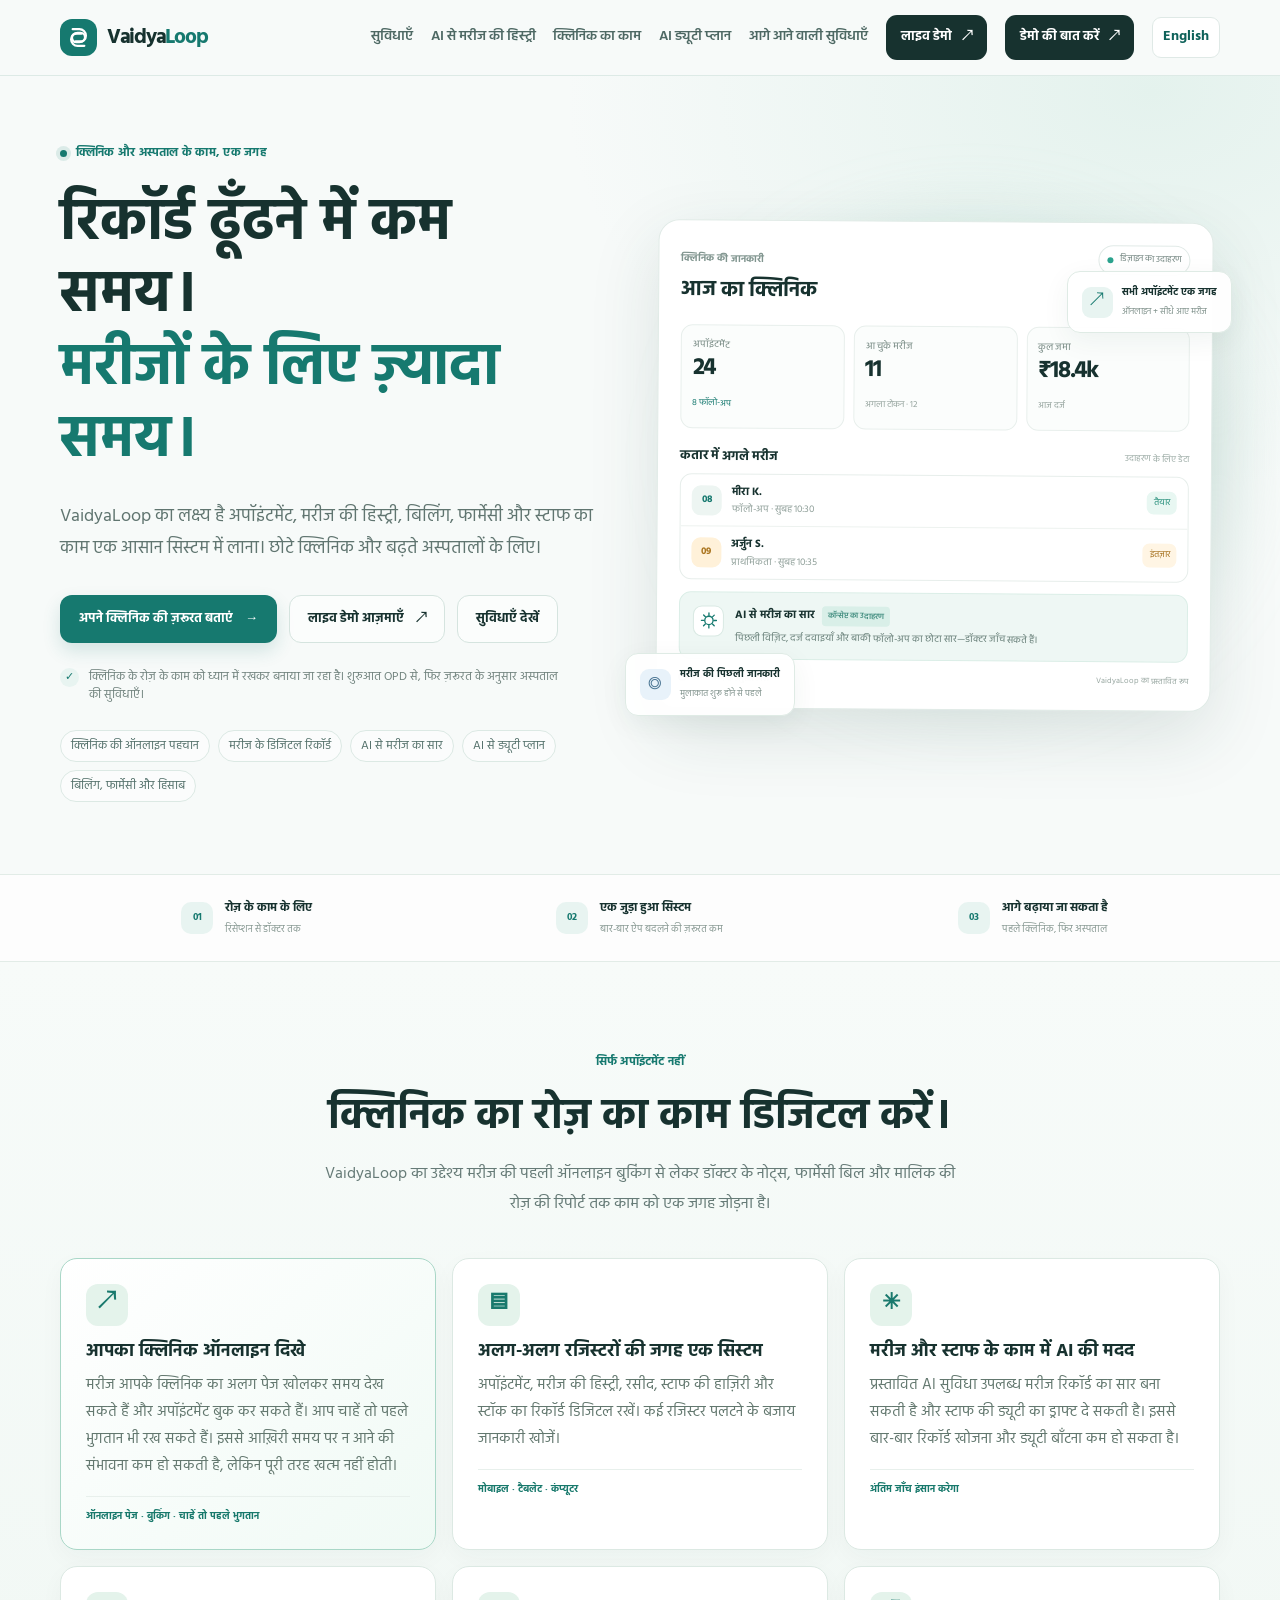
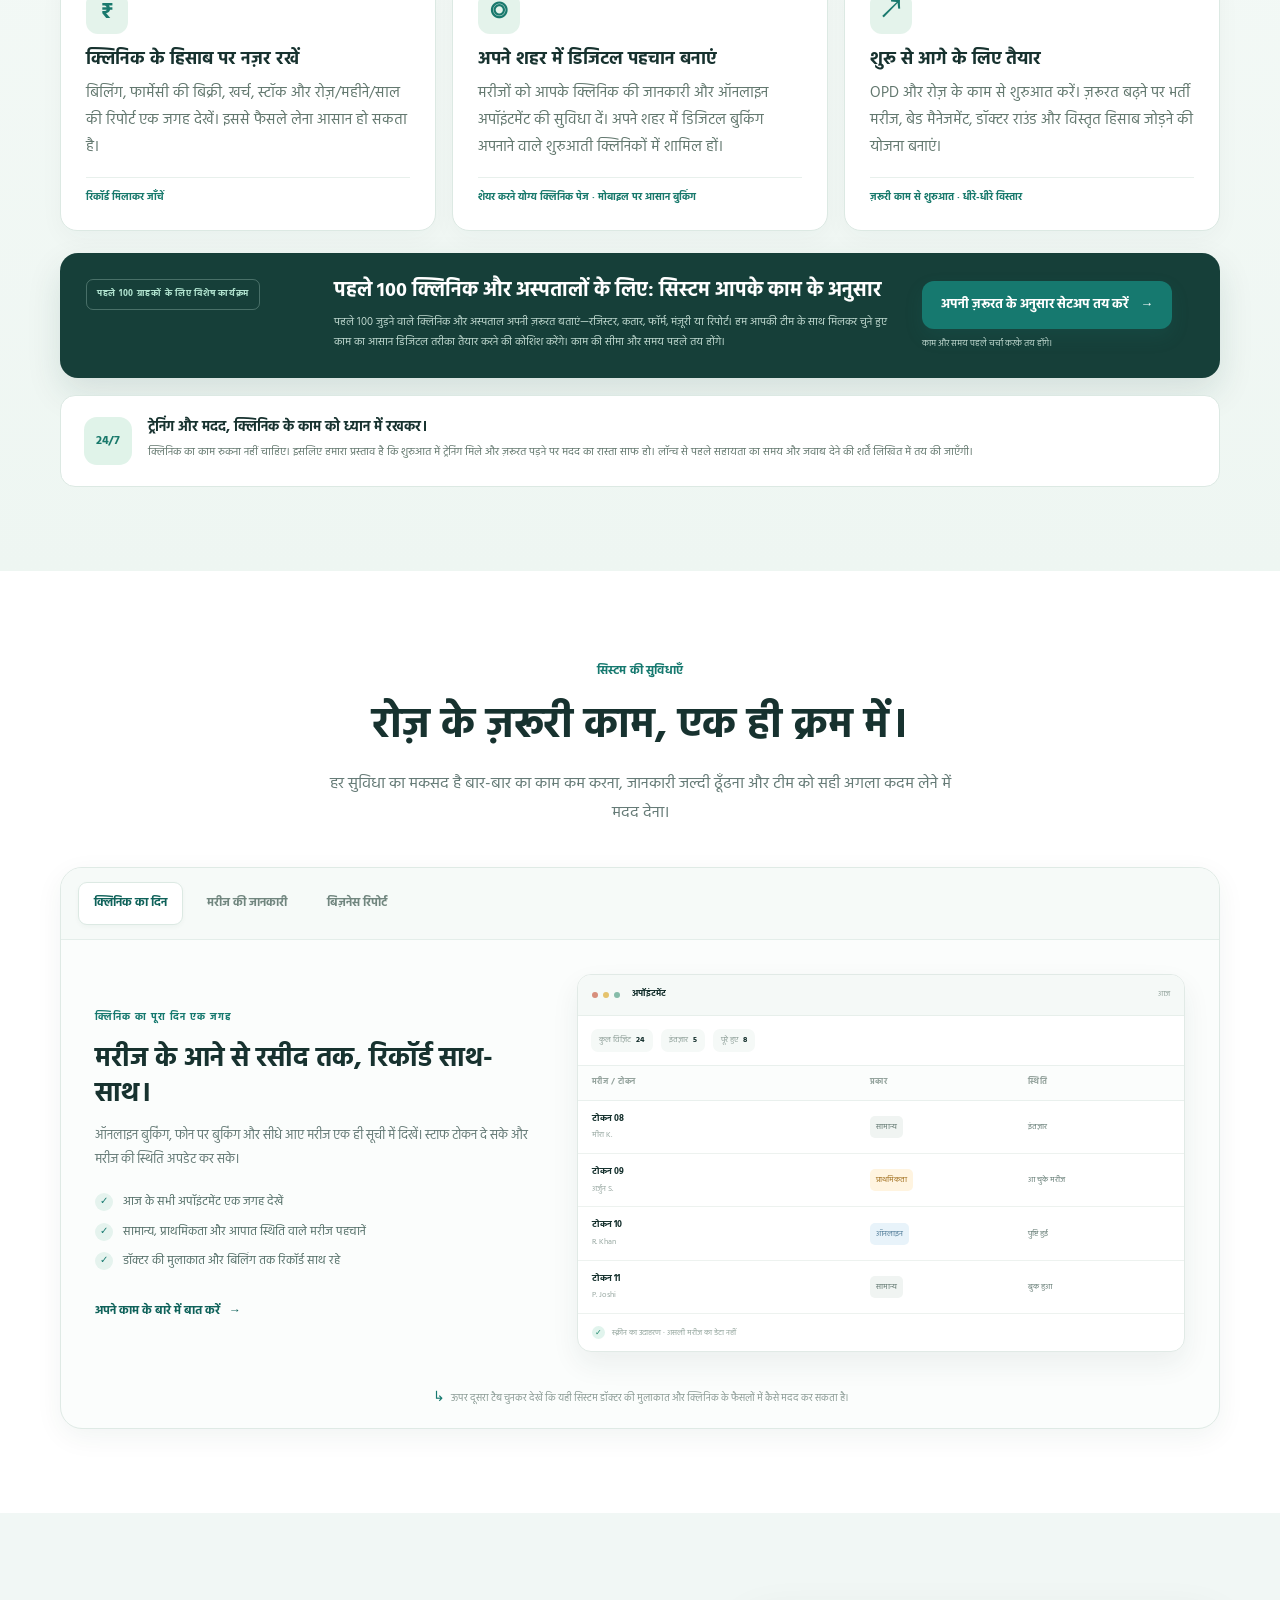
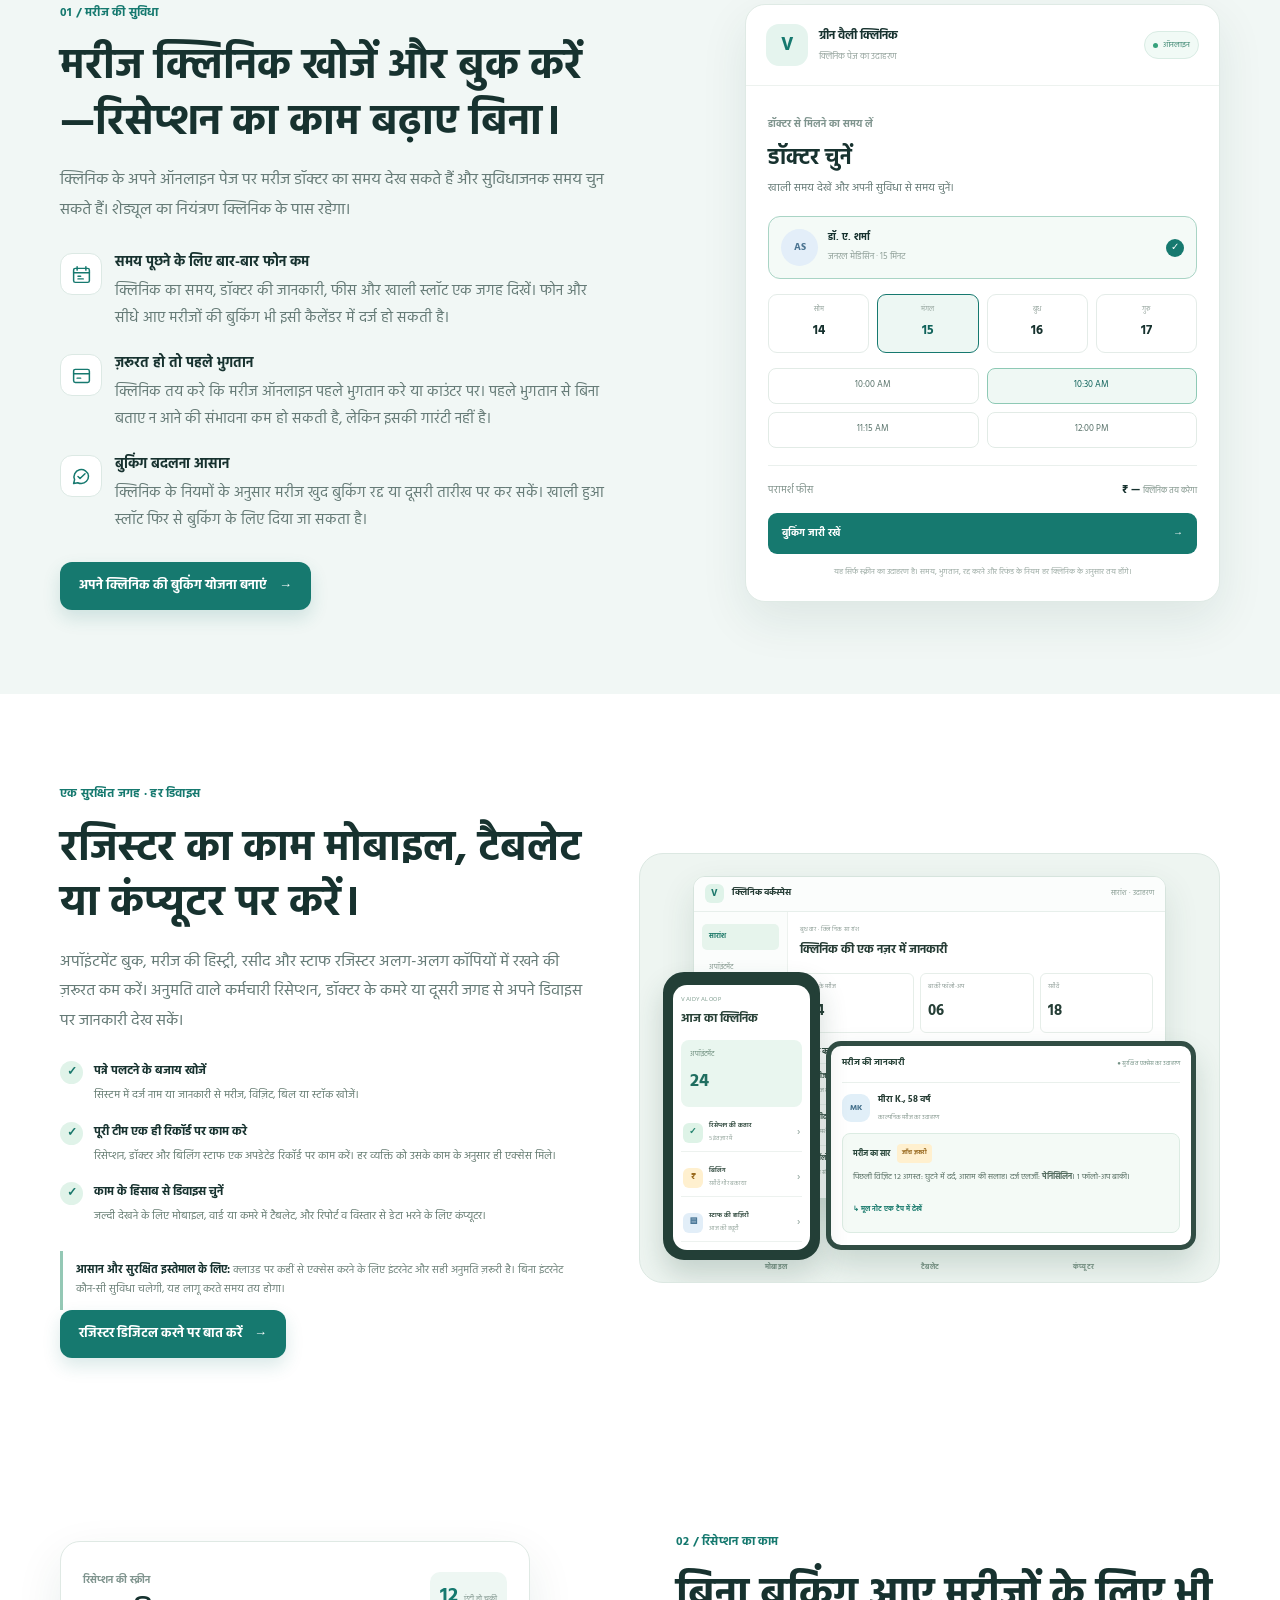
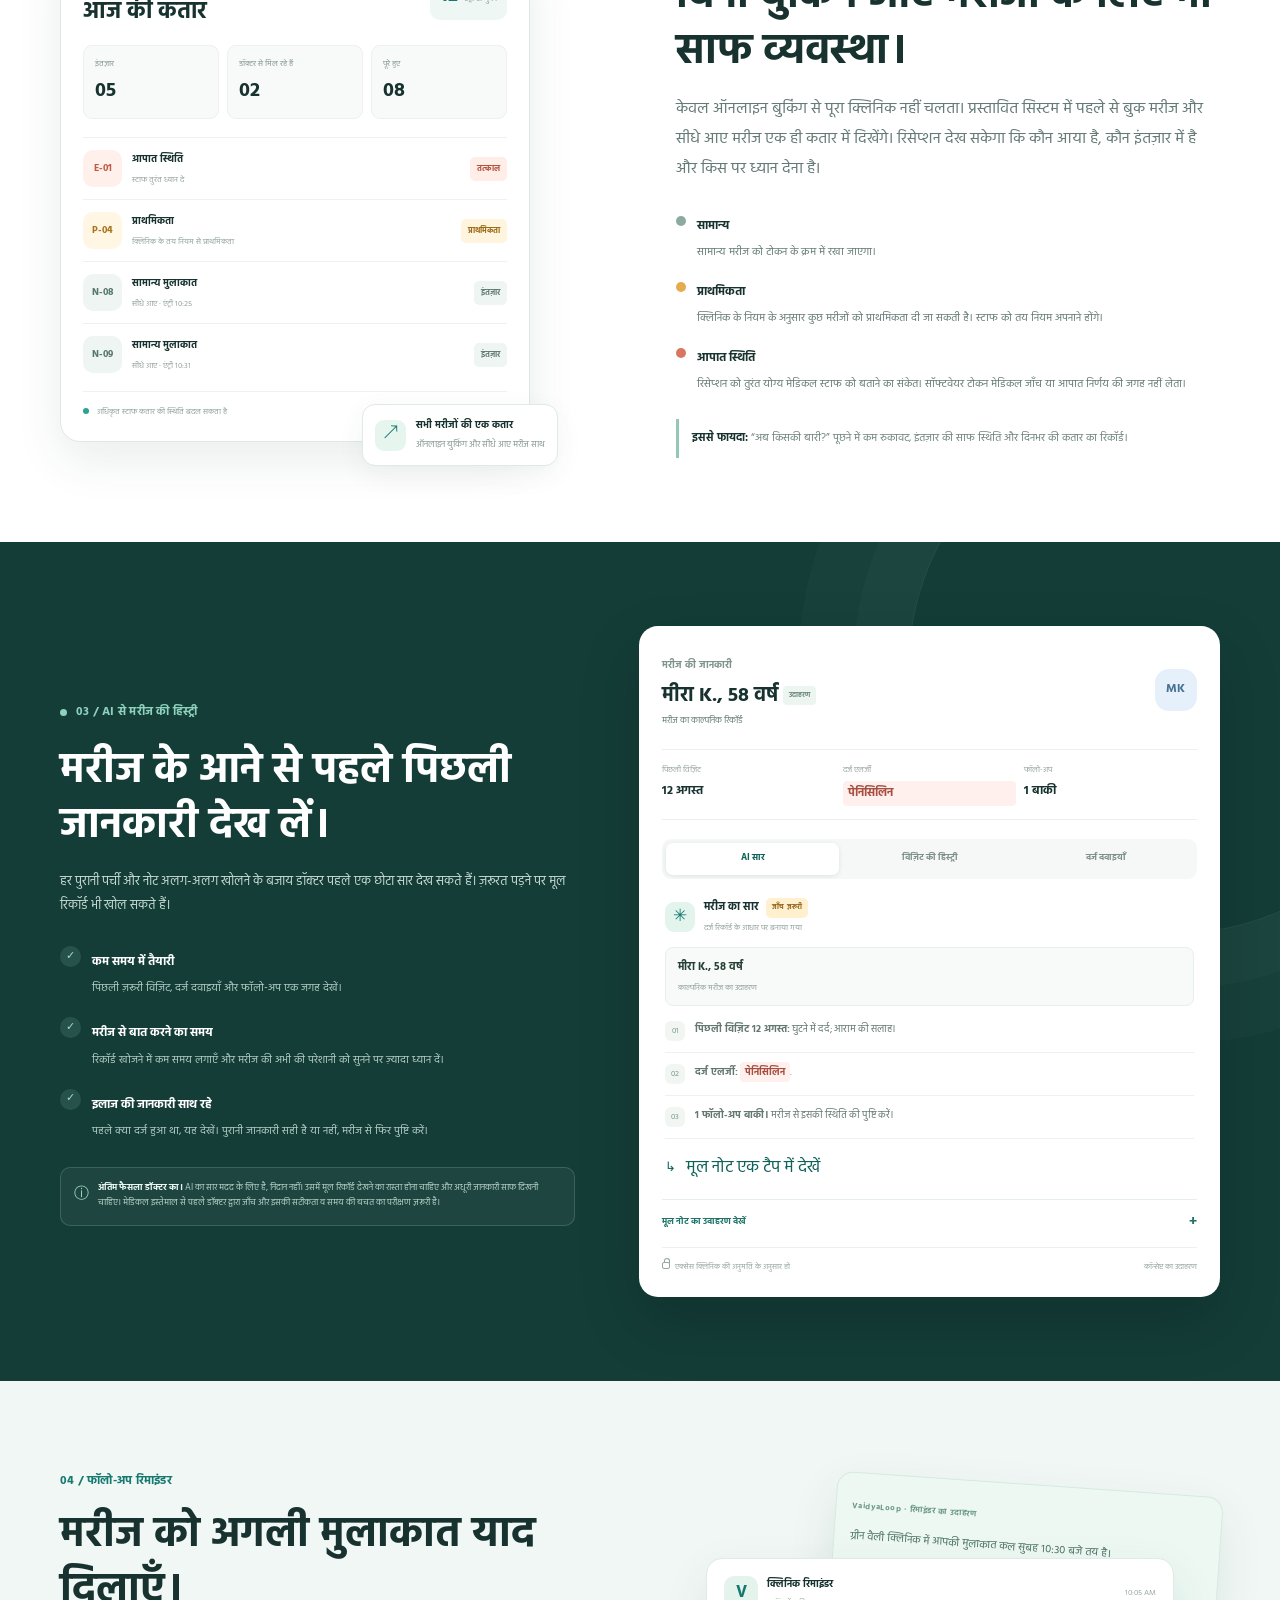
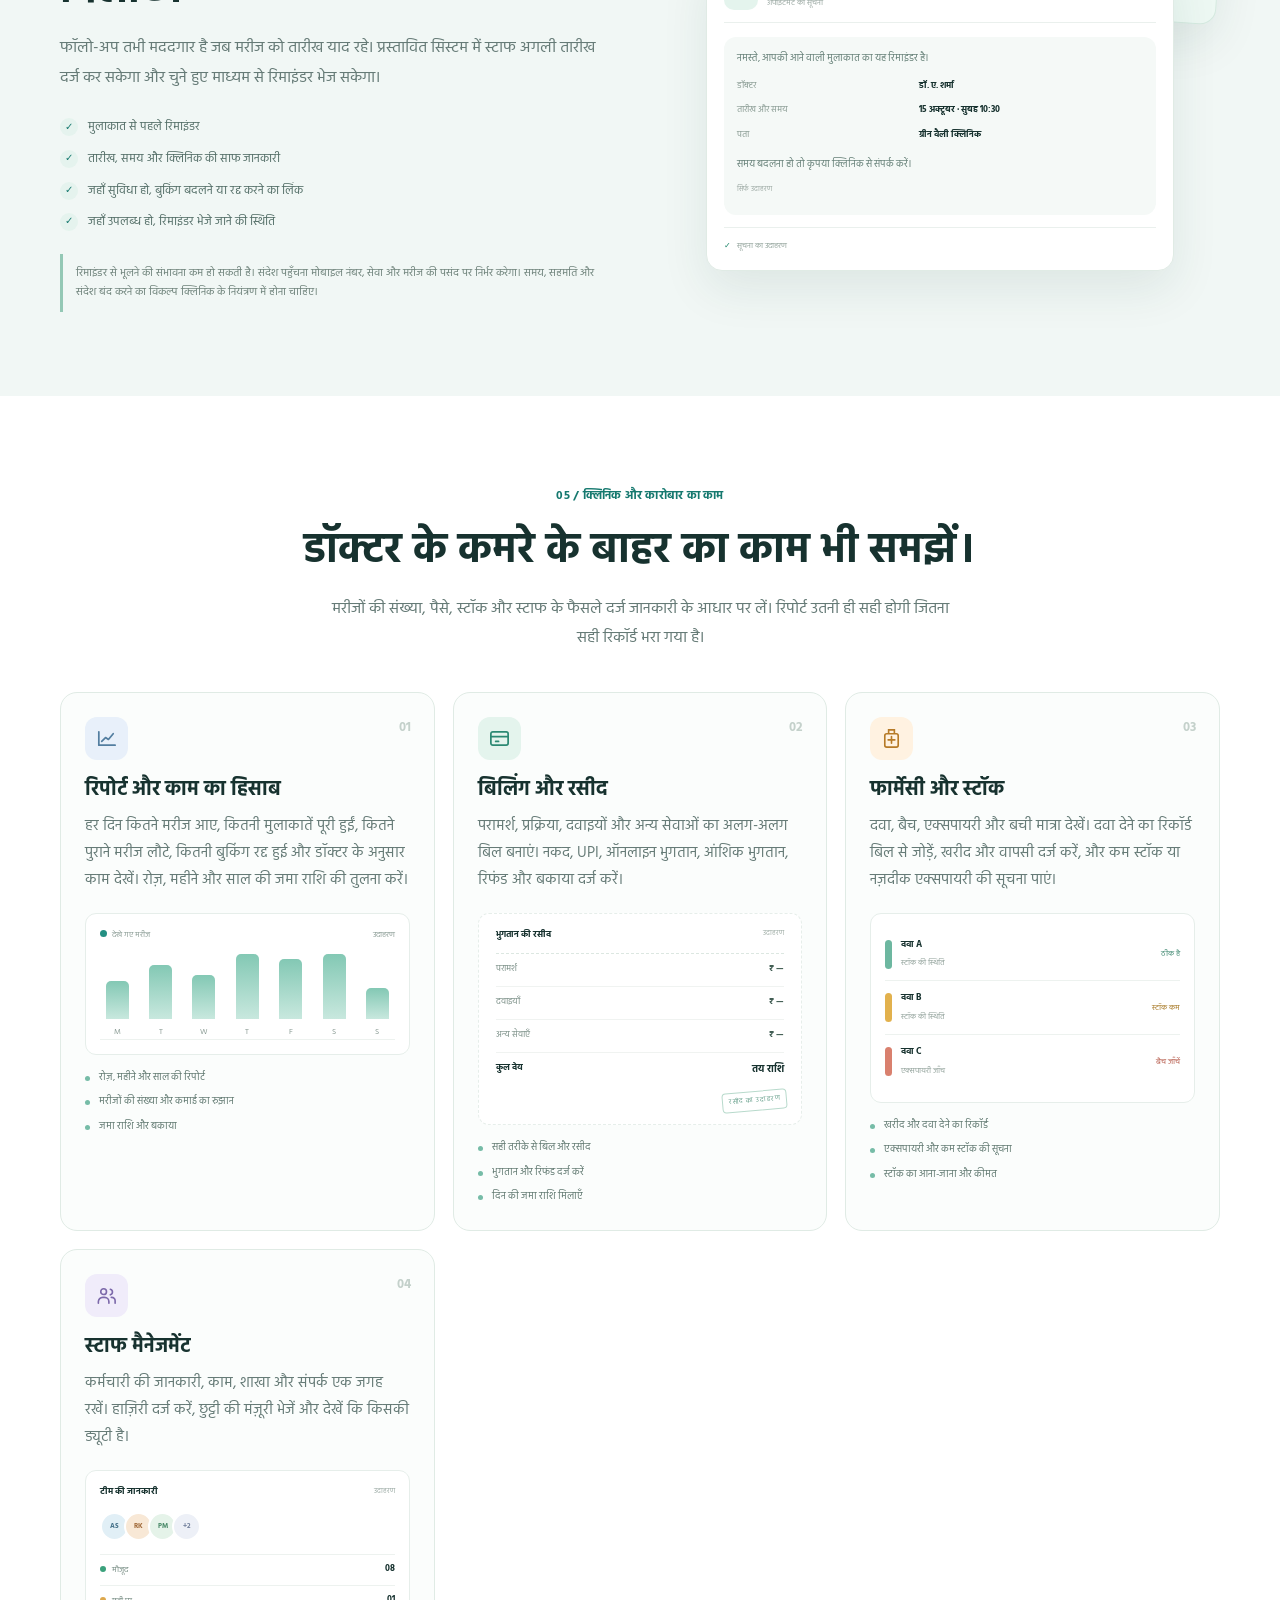
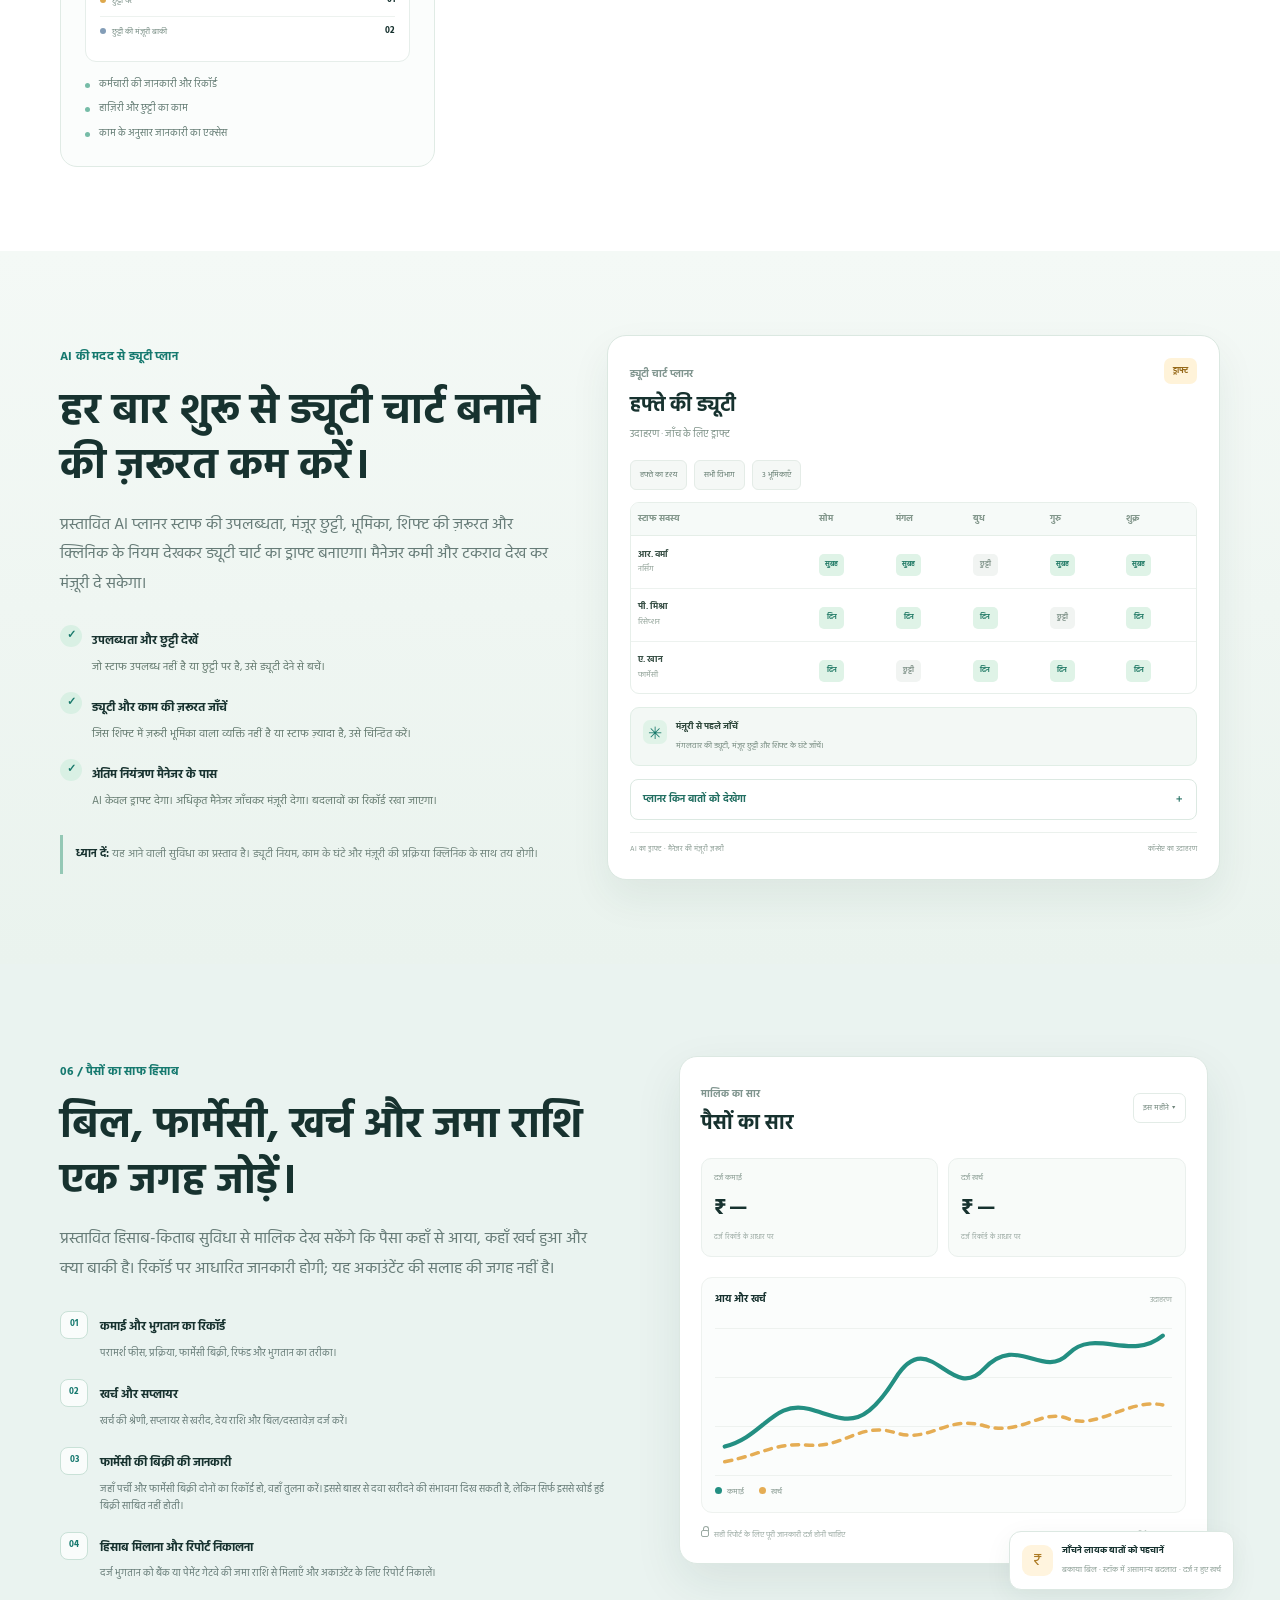
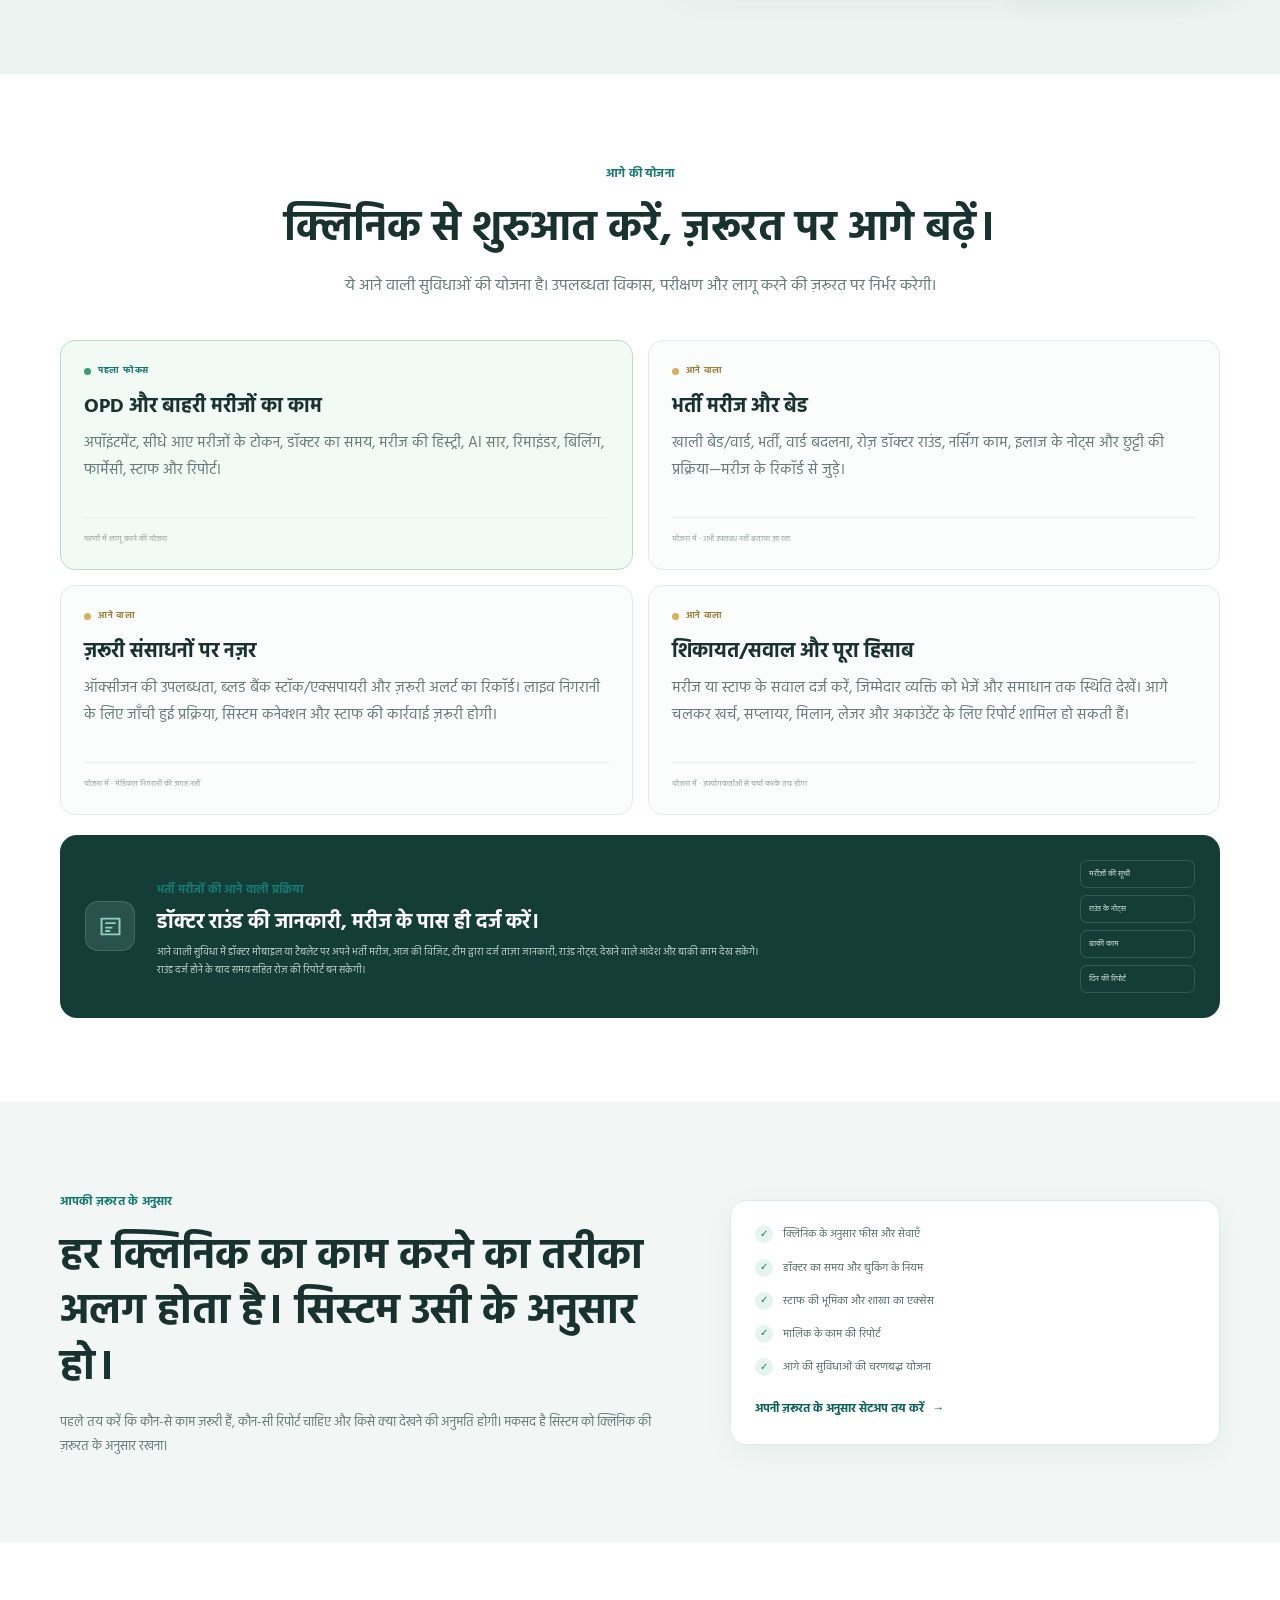
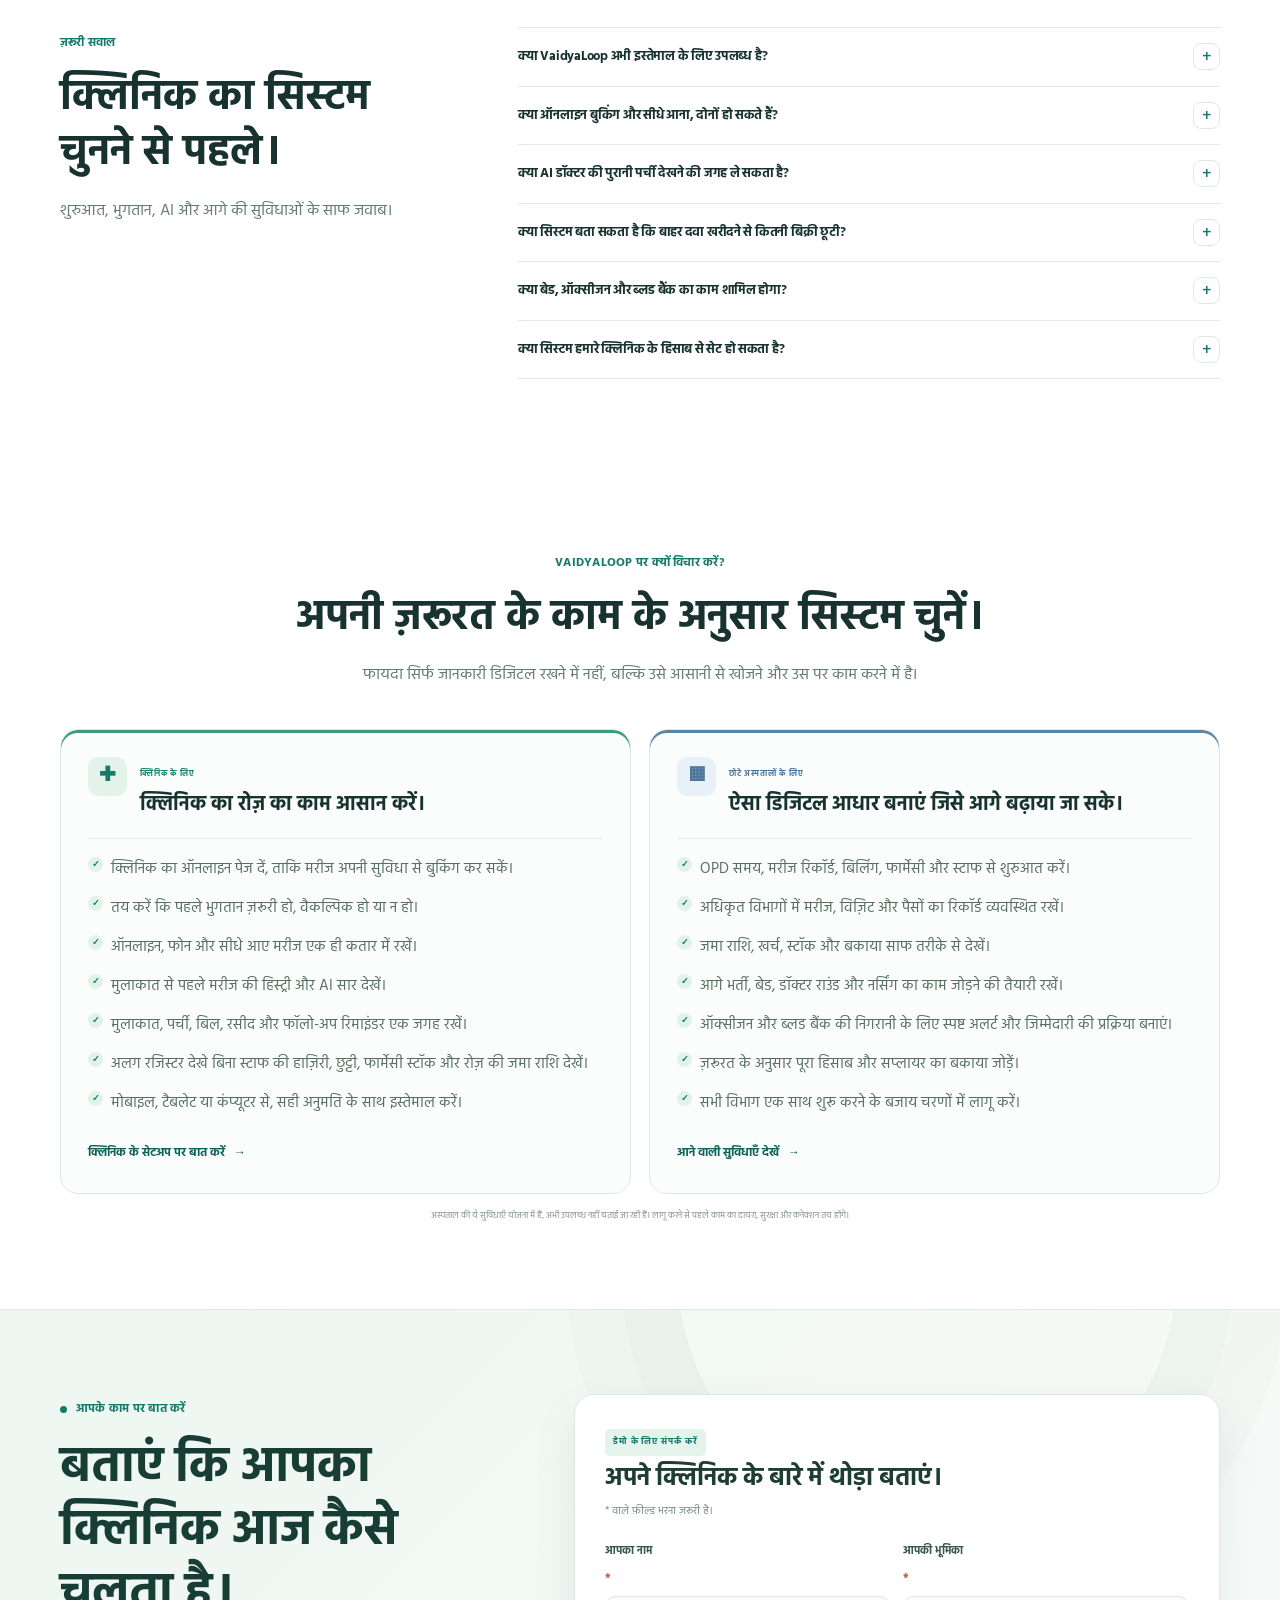
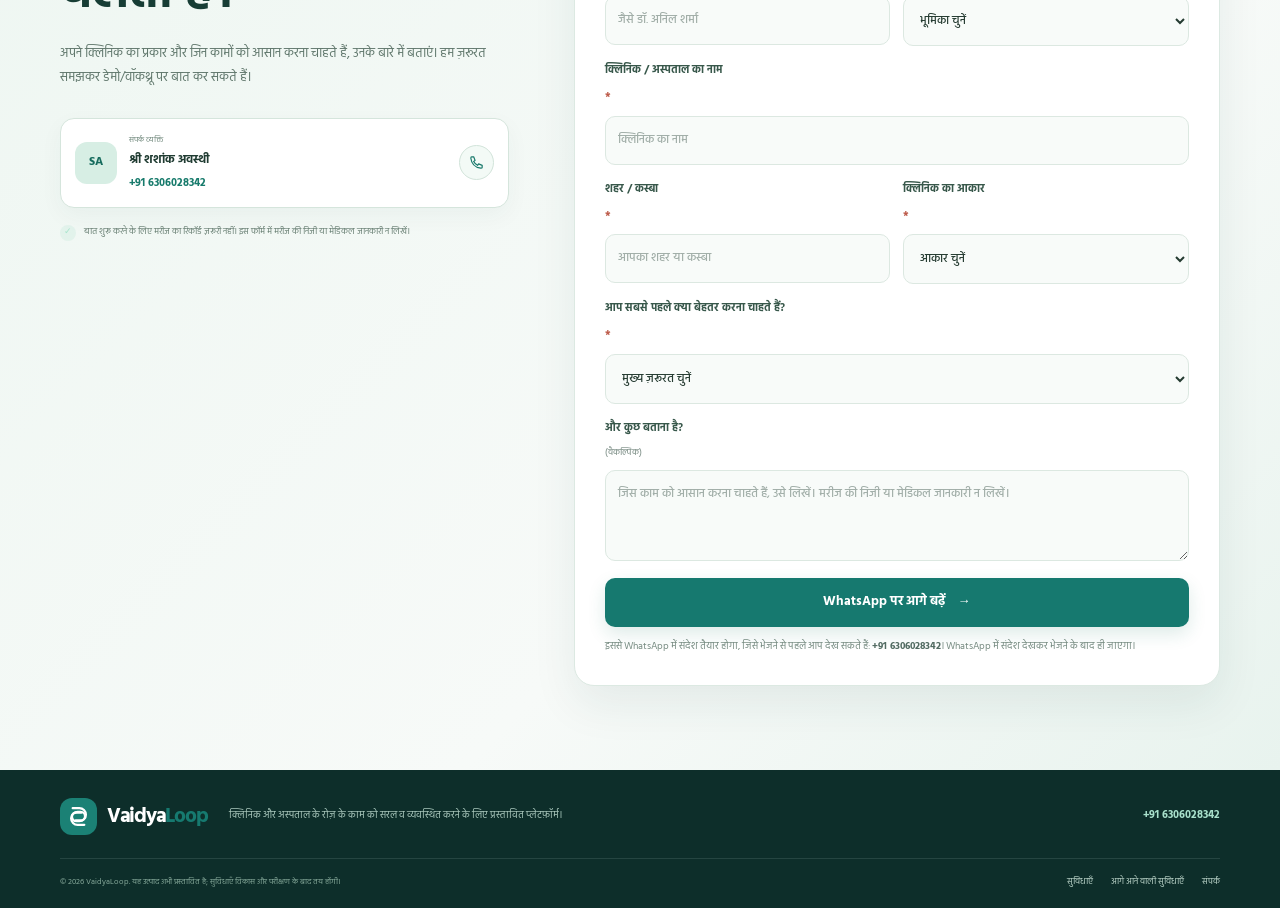
==== commit 17de4b0d: "added demo page" ====
--- a/index-hi.html
+++ b/index-hi.html
@@ -32,6 +32,7 @@
 <a href="#operations">क्लिनिक का काम</a>
 <a href="#roster-planner">AI ड्यूटी प्लान</a>
 <a href="#roadmap">आगे आने वाली सुविधाएँ</a>
+<a class="nav-cta" href="demo/" target="_blank" rel="noopener">लाइव डेमो <span aria-hidden="true">↗</span></a>
 <a class="nav-cta" href="#contact">डेमो की बात करें <span aria-hidden="true">↗</span></a>
 <a aria-label="अंग्रेज़ी संस्करण देखें" class="language-switch" href="index.html" lang="en">English</a></nav>
 </div>
@@ -45,6 +46,7 @@
 <p class="hero-lead">VaidyaLoop का लक्ष्य है अपॉइंटमेंट, मरीज की हिस्ट्री, बिलिंग, फार्मेसी और स्टाफ का काम एक आसान सिस्टम में लाना। छोटे क्लिनिक और बढ़ते अस्पतालों के लिए।</p>
 <div class="hero-actions">
 <a class="btn btn-primary" href="#contact">अपने क्लिनिक की ज़रूरत बताएं <span aria-hidden="true">→</span></a>
+<a class="btn btn-secondary" href="demo/" target="_blank" rel="noopener">लाइव डेमो आज़माएँ <span aria-hidden="true">↗</span></a>
 <a class="btn btn-secondary" href="#platform">सुविधाएँ देखें</a>
 </div>
 <div class="hero-note"><span aria-hidden="true" class="note-icon">✓</span><span>क्लिनिक के रोज़ के काम को ध्यान में रखकर बनाया जा रहा है। शुरुआत OPD से, फिर ज़रूरत के अनुसार अस्पताल की सुविधाएँ।</span></div>
